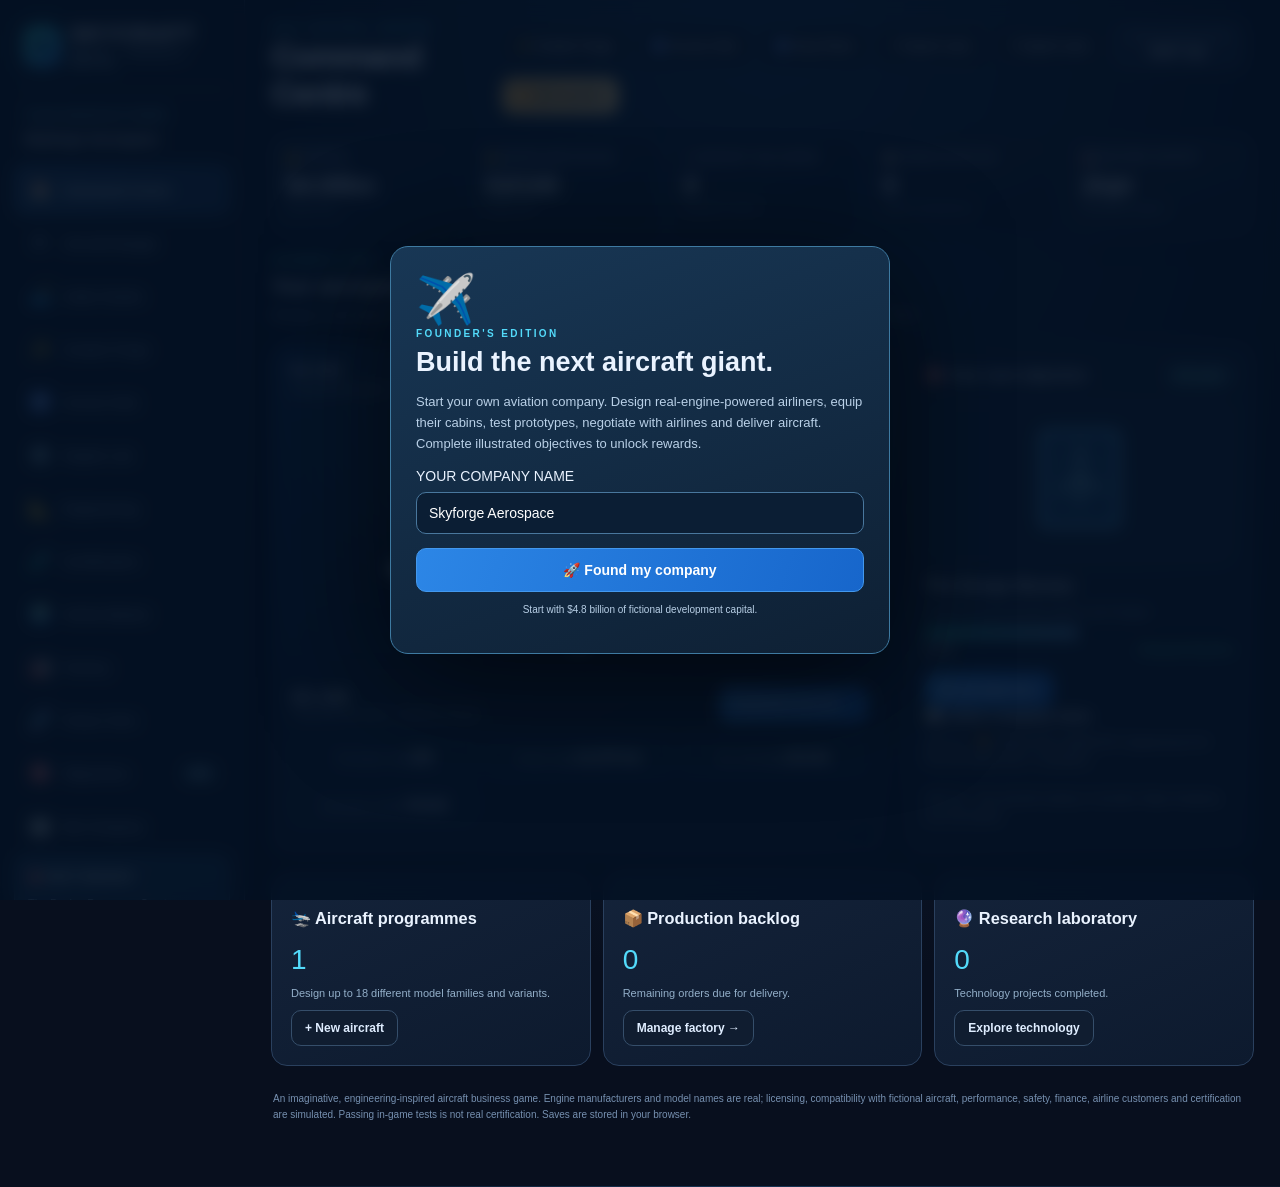
==== skycraft/index.html @ c2a58b9b "Add standalone Skycraft futuristic aircraft design game" ====
<!doctype html>
<html lang="en"><head><meta charset="utf-8"><meta name="viewport" content="width=device-width,initial-scale=1"><title>SKYCRAFT NEXUS — Build Your Aviation Future</title><meta name="theme-color" content="#102845"><meta name="description" content="Build your own futuristic airliners, design cabins, choose real engine families and run an aircraft manufacturing empire."><link rel="manifest" href="./manifest.webmanifest"><link rel="icon" type="image/png" href="./icon-192.png">
<style>
:root{color-scheme:dark;--bg:#080f1e;--side:#101b30;--panel:#111f35;--panel2:#192b45;--line:#2b3b56;--text:#eaf3ff;--muted:#9eb3ce;--cyan:#53dafa;--blue:#4a93fa;--amber:#ffc46a;--green:#4cdeb0;--red:#ff7d91}*{box-sizing:border-box}body{background:radial-gradient(ellipse at 60% -5%,#183657,#080f1e 60%);font-family:Inter,ui-sans-serif,-apple-system,BlinkMacSystemFont,"Segoe UI",sans-serif;margin:0;color:var(--text);font-size:14px}button,input,select{font:inherit}button{cursor:pointer}button:disabled{opacity:.43;cursor:not-allowed}button:focus-visible,input:focus-visible,select:focus-visible{outline:2px solid #69c9ff;outline-offset:2px}.app{display:grid;grid-template-columns:245px minmax(0,1fr);min-height:100vh;max-width:1780px;margin:auto}.sidebar{background:#0d192b;border-right:1px solid var(--line);position:sticky;top:0;height:100vh;display:flex;flex-direction:column;padding:23px 14px 14px;overflow-y:auto}.logo{display:flex;align-items:center;gap:10px;padding:0 10px 20px;border-bottom:1px solid var(--line);font-weight:1000;letter-spacing:2px;font-size:20px}.logo-symbol{background:linear-gradient(140deg,#3ef2dd,#2676db);border-radius:12px;width:41px;height:41px;display:grid;place-items:center;box-shadow:0 0 35px #39cbec35;color:#07233a;font-size:24px}.logo small{display:block;font-size:9px;letter-spacing:2px;color:#9ec1db;margin-top:3px}.brand-name{padding:20px 10px 10px;color:#81d8f6;font-size:10px;letter-spacing:1.6px;font-weight:900}.company-label{padding:0 10px 18px;font-weight:850;font-size:14px;white-space:normal}.nav-btn{display:flex;align-items:center;gap:12px;padding:13px 13px;border:1px solid transparent;background:transparent;color:#9cb3d0;border-radius:11px;width:100%;text-align:left;font-size:13px;font-weight:730;margin-bottom:3px}.nav-btn:hover{background:#1b2c46;color:#fff}.nav-btn.active{background:linear-gradient(105deg,#25476e,#1a365b);color:#effaff;border-color:#36658b}.nav-btn .ico{font-size:18px;width:23px;text-align:center}.nav-btn .pill-mini{margin-left:auto;border-radius:99px;padding:2px 7px;background:#2e4c66;font-size:10px;color:#aef5f8}.sidebar-bottom{margin-top:auto;border-radius:12px;background:linear-gradient(160deg,#1c3d5b,#172c45);padding:13px;border:1px solid #31506c}.sidebar-bottom b{font-size:12px}.sidebar-bottom p{font-size:11px;color:#b0cae3;line-height:1.55}.tinyline{height:7px;border-radius:9px;background:#07182b;overflow:hidden;margin:8px 0}.tinyline>i{display:block;height:100%;background:linear-gradient(90deg,#3ddbc3,#76b1ff);border-radius:9px}.content{min-width:0;padding:22px 26px 38px}.topbar{display:flex;align-items:center;justify-content:space-between;gap:12px;margin-bottom:23px}.eyebrow{font-size:10px;letter-spacing:2.4px;font-weight:900;color:var(--cyan);text-transform:uppercase;margin-bottom:5px}.page-title{font-size:clamp(23px,3vw,32px);font-weight:920;letter-spacing:-1px;margin:0}.top-actions{display:flex;gap:9px;align-items:center;flex-wrap:wrap}.datechip{padding:9px 13px;background:#192a44;border:1px solid #334a68;border-radius:10px;text-align:center;min-width:94px}.datechip small{display:block;color:#9fb9d0;font-size:9px;letter-spacing:1.5px}.datechip b{font-size:15px}.btn{border:1px solid #354e6a;color:#dfedff;background:#1a2d48;border-radius:10px;font-size:12px;font-weight:820;padding:10px 13px;transition:filter .14s,transform .14s}.btn:hover:not(:disabled){filter:brightness(1.17)}.btn:active:not(:disabled){transform:scale(.98)}.btn.primary{background:linear-gradient(110deg,#2c86e6,#1766cb);border-color:#4398ed;color:white}.btn.gold{color:#282016;background:linear-gradient(110deg,#f8c266,#f9d995);border-color:#ffe1a7}.btn.ghost{background:#101d30}.btn.red{color:#ffadb6;border-color:#813c4b}.btn.slim{padding:6px 9px;font-size:11px}.kpis{display:grid;grid-template-columns:repeat(5,minmax(0,1fr));gap:12px;margin-bottom:19px}.kpi{background:linear-gradient(160deg,#17263e,#101d30);border:1px solid #283c56;border-radius:14px;padding:14px;min-height:99px;box-shadow:0 7px 25px #02091728}.kpi .label{font-size:10px;color:#9fb4d1;font-weight:800;letter-spacing:.7px}.kpi .value{font-size:clamp(18px,2vw,25px);font-weight:900;margin-top:8px;letter-spacing:-.5px}.kpi .sub{font-size:10px;color:#648fac;margin-top:3px}.grid-main{display:grid;grid-template-columns:minmax(0,1.5fr) minmax(290px,.85fr);gap:17px}.card{background:linear-gradient(155deg,#14233a,#0d1a2e);border:1px solid #2a405e;border-radius:16px;overflow:hidden;min-width:0}.card-pad{padding:19px}.card-head{display:flex;align-items:center;justify-content:space-between;gap:10px;margin-bottom:14px}.card-head h2{font-size:15px;margin:0;letter-spacing:.1px}.subtle{font-size:11px;color:#93afc9}.badge{background:#1e394f;border:1px solid #2b6973;border-radius:99px;color:#7ef1dc;padding:5px 10px;font-size:10px;font-weight:850}.badge.warning{border-color:#916b43;color:#ffd28b;background:#3b2c28}.badge.red{border-color:#7c4255;color:#ffafbd}.hero{min-height:280px;background:radial-gradient(ellipse at 60% 34%,#24669b80,transparent 65%),linear-gradient(160deg,#132c4e,#091528);position:relative;overflow:hidden}.hero::before{content:"";position:absolute;inset:0;background-image:linear-gradient(#9fe2ff07 1px,transparent 1px),linear-gradient(90deg,#9fe2ff07 1px,transparent 1px);background-size:26px 26px;pointer-events:none}.hero svg{display:block;width:100%;max-height:370px;position:relative}.hero-caption{position:absolute;left:18px;top:16px;z-index:2}.hero-caption strong{font-size:15px}.hero-caption small{display:block;color:#a7c9e2;font-size:11px;margin-top:5px}.hero-switch{position:absolute;right:15px;top:15px;z-index:3;display:flex;gap:5px}.hero-switch button{border:1px solid #31536c;color:#a6d8ef;background:#071c32c9;padding:6px 9px;border-radius:7px;font-size:10px;font-weight:800}.hero-switch button.active{background:#2f82be;color:white}.mini-metrics{display:grid;grid-template-columns:repeat(4,1fr);gap:1px;background:#304765}.mini-metrics>div{background:#14263e;text-align:center;padding:12px 5px}.mini-metrics b{display:block;font-size:15px}.mini-metrics small{display:block;color:#90aac5;font-size:10px;margin-top:3px}.section-kicker{font-size:10px;color:#5ce4d0;font-weight:850;letter-spacing:1.5px;text-transform:uppercase;margin-bottom:9px}.section-title{font-size:20px;font-weight:890;letter-spacing:-.5px;margin:0 0 8px}.section-desc{color:#9bb1ce;line-height:1.65;font-size:12px;margin:0 0 18px}.section-row{display:flex;gap:9px;justify-content:space-between;align-items:center;flex-wrap:wrap;margin-bottom:15px}.flex{display:flex;align-items:center;gap:8px}.text-green{color:var(--green)}.text-red{color:var(--red)}.text-amber{color:var(--amber)}.text-cyan{color:var(--cyan)}.scroll{overflow-x:auto}.panel-list{display:grid;gap:10px}.list-row{display:flex;align-items:center;gap:12px;background:#12243b;border:1px solid #29415e;border-radius:11px;padding:12px}.list-row .title{font-weight:870;font-size:12px}.list-row .desc{font-size:11px;color:#95aec8;line-height:1.55;margin-top:4px}.progress{width:100%;height:8px;background:#071525;border-radius:30px;overflow:hidden;margin:9px 0 4px}.progress span,.progress i{height:100%;display:block;background:linear-gradient(90deg,#2fd8be,#72beff);border-radius:30px;transition:width .2s}.progress.gold span{background:linear-gradient(90deg,#f1ac40,#f9e19b)}.two-col{display:grid;grid-template-columns:1fr 1fr;gap:13px}.three-col{display:grid;grid-template-columns:repeat(3,1fr);gap:12px}.detail-panel{padding:16px;background:#14253d;border:1px solid #2d4360;border-radius:12px}.detail-panel h3{font-size:14px;margin:0 0 10px}.field{margin-bottom:15px}.field label,.field .field-label{display:block;font-size:11px;font-weight:800;color:#adbfda;margin-bottom:7px}.field input[type=text],.field input[type=number],.field select{background:#0b1a2e;color:#eaf3ff;border:1px solid #3c5575;border-radius:9px;width:100%;padding:10px;font-size:12px}.field input[type=range]{accent-color:#57c0f1;width:100%}.range-line{display:flex;justify-content:space-between;gap:8px;margin-bottom:7px}.range-line b{font-size:12px;color:#7adcf9}.check{display:flex;align-items:center;gap:8px;font-size:12px;color:#bbd0e9;cursor:pointer}.check input{accent-color:#4c9ff6;width:16px;height:16px}.option-grid{display:grid;grid-template-columns:repeat(2,minmax(0,1fr));gap:9px}.option{background:#14263f;border:1.5px solid #304560;border-radius:11px;padding:10px;text-align:center;color:#c2d7ef;font-weight:810;font-size:11px}.option.selected{background:#1b3656;border-color:#64ccf5;box-shadow:inset 0 0 0 1px #64ccf54c;color:white}.option svg{display:block;width:100%;height:84px;margin:0 auto 7px}.engine-grid{display:grid;grid-template-columns:repeat(2,minmax(0,1fr));gap:10px}.engine-card{background:#12243b;border:1.5px solid #2c415f;padding:12px;border-radius:12px;text-align:left;color:inherit;min-width:0}.engine-card.selected{border-color:#58cff1;background:#1b3555}.engine-card:disabled{opacity:.38}.engine-card .engine-head{display:flex;gap:10px;align-items:center}.engine-card h4{font-size:12px;margin:0 0 3px}.engine-card small{font-size:10px;color:#9bb2c9}.engine-card .stats{font-size:10px;color:#d0e2f6;margin-top:8px;line-height:1.6}.engine-card svg{width:110px;height:90px;max-width:47%;flex-shrink:0}.engine-tag{font-size:9px;background:#1e405e;color:#8de5e6;border:1px solid #345d6a;padding:3px 6px;border-radius:5px}.visual-card{padding:14px;background:#14263e;border:1px solid #30465f;border-radius:12px}.visual-card>svg{width:100%;height:130px}.visual-card h4{font-size:13px;margin:8px 0 5px}.visual-card p{font-size:11px;line-height:1.5;color:#a7bfda;margin:0}.flightline{padding:14px;background:#102137;border:1px solid #30445d;border-radius:11px;margin:8px 0}.flightline .frow{display:flex;justify-content:space-between;gap:10px;align-items:center}.flightline b{font-size:13px}.flightline p{font-size:11px;color:#96adc9;margin:6px 0}.step-dot{border-radius:100px;background:#213952;width:33px;height:33px;display:grid;place-items:center;color:#cce4f8;font-weight:900}.step-dot.done{background:#174b47;color:#81f5c3}.small-stat-grid{display:grid;grid-template-columns:repeat(3,1fr);gap:8px}.small-stat{border:1px solid #2d4867;background:#102239;padding:11px 8px;border-radius:9px;text-align:center}.small-stat b{display:block;font-size:18px}.small-stat small{font-size:10px;color:#9eb3cc}.objective-grid{display:grid;grid-template-columns:repeat(3,minmax(0,1fr));gap:13px}.objective{background:linear-gradient(155deg,#182b43,#101e32);border:1px solid #2c4563;border-radius:13px;padding:15px;position:relative}.objective.done{border-color:#2d796a;background:linear-gradient(155deg,#173d3c,#13262d)}.objective .icon-art{width:100%;height:107px;display:flex;align-items:center;justify-content:center;overflow:hidden;border-radius:9px;background:radial-gradient(ellipse at center,#27547b50,#0b203453);margin-bottom:12px}.objective .icon-art svg{width:96%;height:95px}.objective h3{font-size:13px;margin:0 0 5px}.objective p{font-size:11px;color:#98b5d0;line-height:1.5;min-height:46px;margin:0}.objective .reward{font-size:10px;color:#f8cd79;font-weight:850;margin-top:11px}.objective .count{font-size:10px;color:#9fc7dc;display:flex;justify-content:space-between}.objective .donebadge{position:absolute;right:13px;top:13px;background:#235a4a;color:#8ef8c7;font-weight:900;font-size:10px;padding:5px 8px;border-radius:7px}.notice{background:#382c25;border:1px solid #7d624b;border-radius:10px;padding:11px 13px;color:#ffd8a3;font-size:11px;line-height:1.6;margin:9px 0}.notice.ok{background:#16362f;border-color:#33705b;color:#a1f2ca}.notice.error{background:#402632;border-color:#8c4b57;color:#ffb4b8}.logs{max-height:240px;overflow:auto}.log{padding:10px 0;border-bottom:1px solid #293e56;font-size:11px;line-height:1.6;color:#b2c6df}.log time{font-weight:900;color:#71dfe0;margin-right:8px}.market-card{background:#12253c;border:1px solid #2e4562;padding:14px;border-radius:11px;margin-bottom:9px}.market-logo{width:49px;height:49px;border-radius:10px;display:grid;place-items:center;background:linear-gradient(135deg,#315a83,#183049);flex-shrink:0}.market-logo svg{width:40px;height:40px}.rating{color:#ffd179;letter-spacing:1px}.bar-list{display:grid;gap:8px}.row-stat{display:flex;align-items:center;justify-content:space-between;gap:10px;font-size:11px;padding:7px 0;border-bottom:1px solid #2a4059}.row-stat span{color:#aec3dc}.row-stat b{font-size:12px}.color-options{display:flex;gap:8px;flex-wrap:wrap}.color-dot{height:32px;width:32px;border-radius:50%;border:3px solid #132035;box-shadow:0 0 0 1px #5d718a}.color-dot.selected{box-shadow:0 0 0 3px #53d1ed}.research-grid{display:grid;grid-template-columns:repeat(3,minmax(0,1fr));gap:13px}.research-card{border:1px solid #30445d;background:#14263d;border-radius:13px;padding:12px}.research-card svg{height:105px;width:100%}.research-card h3{font-size:13px;margin:10px 0 5px}.research-card p{font-size:11px;color:#a5bbd4;line-height:1.55;min-height:54px}.research-card .levels{display:flex;gap:4px;margin:10px 0}.research-card .levels i{flex:1;height:6px;border-radius:6px;background:#32475b}.research-card .levels i.on{background:#65d3ed}.research-card .btn{width:100%;font-size:10px}.footer{color:#7690b0;font-size:10px;line-height:1.6;padding:25px 2px}.startup-overlay{position:fixed;inset:0;background:#031022d9;backdrop-filter:blur(8px);display:grid;place-items:center;z-index:15;padding:20px}.startup{max-width:500px;width:100%;padding:25px;background:linear-gradient(160deg,#183755,#0e2034);border:1px solid #3e7aa1;border-radius:18px;box-shadow:0 25px 120px #0009}.startup .start-icon{font-size:48px}.startup h2{font-size:27px;margin:8px 0}.startup p{line-height:1.65;font-size:13px;color:#b9d0e7}.startup input{width:100%;background:#0b1e34;border:1px solid #49779d;color:#fff;border-radius:10px;padding:12px;margin:8px 0 14px}.toast{position:fixed;bottom:22px;right:22px;z-index:18;max-width:360px;padding:14px 16px;border:1px solid #488997;border-radius:11px;background:#153747;color:#d7fff5;box-shadow:0 12px 45px #030b14aa;font-size:12px;line-height:1.5;opacity:0;transform:translateY(20px);pointer-events:none;transition:opacity .3s,transform .3s}.toast.show{opacity:1;transform:translateY(0)}@media(max-width:1190px){.grid-main{grid-template-columns:minmax(0,1fr)}.objective-grid,.research-grid{grid-template-columns:repeat(2,1fr)}.kpis{grid-template-columns:repeat(3,1fr)}}@media(max-width:760px){.app{display:block}.sidebar{position:relative;height:auto;padding:12px;display:block}.logo{padding-bottom:8px}.brand-name,.company-label,.sidebar-bottom{display:none}.nav-items{display:flex;overflow:auto;gap:5px;padding-top:9px}.nav-btn{flex:0 0 auto;width:auto;white-space:nowrap;padding:9px 10px;font-size:11px}.nav-btn .ico{width:auto}.content{padding:14px}.topbar{align-items:flex-start;flex-direction:column}.kpis{grid-template-columns:repeat(2,1fr)}.two-col,.three-col,.engine-grid,.objective-grid,.research-grid{grid-template-columns:1fr}.hero{min-height:230px}.mini-metrics{grid-template-columns:repeat(2,1fr)}.page-title{font-size:25px}.option-grid{grid-template-columns:repeat(2,1fr)}}

body.easy-read{font-size:17px;letter-spacing:.012em}body.easy-read .subtle,body.easy-read .nav-btn,body.easy-read .field label,body.easy-read .field-label,body.easy-read .desc{font-size:14px;color:#e7f2ff}body.easy-read .btn,body.easy-read .option,body.easy-read .card p{font-size:14px}body.easy-read .card,body.easy-read .detail-panel{border-color:#90c3eb}body.easy-read button{min-height:40px}
@media(prefers-reduced-motion:reduce){*,*:before,*:after{animation-duration:.01ms!important;transition-duration:.01ms!important;scroll-behavior:auto!important}}

/* NEXT-GEN CREATOR FORGE / INCLUSIVE UI */
.skip-link{position:fixed;z-index:1000;top:-100px;left:12px;background:#fff;color:#072c4a;padding:12px 16px;border-radius:8px;font-weight:850}.skip-link:focus{top:12px}
.screen-reader-only{position:absolute;width:1px;height:1px;overflow:hidden;clip-path:inset(50%);white-space:nowrap}
.nexus-banner{padding:15px 18px;border-radius:15px;border:1px solid #426b8a;background:linear-gradient(115deg,#144464,#182941 60%,#173652);display:flex;justify-content:space-between;align-items:center;gap:16px;flex-wrap:wrap;margin-bottom:15px}
.nexus-banner h2{font-size:20px;margin:0 0 5px}.nexus-banner p{font-size:12px;color:#a8c9df;margin:0}
.forge-grid{display:grid;grid-template-columns:minmax(0,1.18fr) minmax(280px,.82fr);gap:14px}
.forge-preview{position:relative;background:radial-gradient(circle at 50% 35%,#24699b,#0b1a30 75%);border:1px solid #365471;border-radius:14px;overflow:hidden;min-height:310px}
.forge-preview svg{display:block;width:100%}.forge-preview.editable{cursor:crosshair;outline:2px solid #3fc9d8;outline-offset:-4px}
.forge-hint{position:absolute;bottom:12px;left:12px;right:12px;pointer-events:none;padding:10px;background:#0c1c32c9;border-radius:8px;font-weight:780;color:#e5f7ff;font-size:12px}
.forge-controls{display:grid;gap:10px}.forge-panel{border:1px solid #2d4560;background:#122239;border-radius:13px;padding:15px}.forge-panel h3{margin:0 0 11px;font-size:14px}
.forge-label{font-size:11px;color:#9fc8e5;font-weight:750;display:block;margin:0 0 6px}
.forge-input,.forge-select{width:100%;border:1px solid #405c7c;border-radius:9px;background:#091b30;color:#f1f8ff;padding:10px;font-size:13px}
.forge-picker{height:40px;width:100%;border:1px solid #3a5573;border-radius:10px;background:transparent;cursor:pointer}
.forge-row{display:grid;grid-template-columns:1fr 1fr;gap:10px;margin:9px 0}
.forge-palette{display:flex;gap:7px;flex-wrap:wrap}.forge-palette button{font-size:12px;background:#172e4b;border:1px solid #3c5271;color:#fff;padding:9px 10px;border-radius:9px;min-height:40px}
.forge-palette button.active{border-color:#63daf0;box-shadow:0 0 0 1px #63daf0}
.forge-sticker{font-size:19px!important}.forge-caption{color:#a6c4db;font-size:11px;line-height:1.6}
.forge-gallery{display:grid;grid-template-columns:repeat(3,minmax(0,1fr));gap:10px}.forge-stat{padding:11px;background:#152b45;border:1px solid #34506d;border-radius:9px;text-align:center}.forge-stat b{display:block;font-size:17px;color:#75dcf5}.forge-stat small{font-size:10px;color:#acc9e2}
.invention-card{background:#14283f;border:1px solid #31526b;border-radius:11px;padding:12px;margin:7px 0}.invention-card b{font-size:13px}.invention-card .data{font-size:11px;color:#a6c4db;margin-top:5px}
.help-grid{display:grid;grid-template-columns:repeat(2,minmax(0,1fr));gap:12px}.access-tile{border:1px solid #34516d;background:#132943;border-radius:13px;padding:15px}.access-tile h3{font-size:15px;margin:0 0 9px}.access-tile p{font-size:12px;color:#afc9e2;line-height:1.6}.access-tile button{min-height:44px}
body.high-contrast{--muted:#ebf8ff;--text:#fff;--cyan:#9df7ff;--line:#a8cde2;background:#000}
body.high-contrast .card,body.high-contrast .detail-panel,body.high-contrast .forge-panel,body.high-contrast .sidebar,body.high-contrast .access-tile{background:#07111d;border-color:#9bd9ff}
body.high-contrast .subtle,body.high-contrast .desc,body.high-contrast .section-desc{color:#eaf7ff}
body.reduce-motion *,body.reduce-motion *:before,body.reduce-motion *:after{animation-duration:.01ms!important;transition-duration:.01ms!important;scroll-behavior:auto!important}
body.extra-large{font-size:19px}body.extra-large .nav-btn,body.extra-large .btn,body.extra-large .subtle,body.extra-large .field label,body.extra-large p{font-size:16px}body.extra-large button{min-height:48px}
.forge-preview [data-decal-pos]{pointer-events:none}
@media(max-width:970px){.forge-grid{grid-template-columns:1fr}.help-grid{grid-template-columns:1fr}}
@media(max-width:700px){.nexus-banner h2{font-size:17px}.forge-row{grid-template-columns:1fr}.forge-preview{min-height:0}}
</style></head><body>
<a class="skip-link" href="#page">Skip to the main content</a>
<div class="app" id="game"><aside class="sidebar"><div class="logo"><div class="logo-symbol">✈</div><div>SKYCRAFT<small>NEXUS · AIRCRAFT EMPIRE</small></div></div><div class="brand-name">YOUR MANUFACTURER</div><div class="company-label" id="company-label">—</div><nav class="nav-items" id="nav"></nav><div class="sidebar-bottom" id="sidebar-goal"></div></aside>
<main class="content"><header class="topbar"><div><div class="eyebrow" id="page-eyebrow">CEO CONTROL CENTRE</div><h1 class="page-title" id="page-title">Company Dashboard</h1></div><div class="top-actions"><button class="btn ghost" data-tab="maker">✨ Creator Forge</button><button class="btn ghost" data-tab="access">♿ Access Hub</button><button class="btn ghost" data-action="accessibility" aria-pressed="false" title="Toggle larger text and improved contrast">♿ Easy Read</button><button class="btn ghost" data-action="savefile">⇩ Export save</button><button class="btn ghost" data-action="import">⇧ Import save</button><div class="datechip"><small>SIMULATION DATE</small><b id="date">2027 Q1</b></div><button class="btn gold" data-action="advance">⏩ Next quarter</button></div></header><section class="kpis" id="kpis"></section><div id="page" tabindex="-1" aria-live="off"></div><div class="footer">An imaginative, engineering-inspired aircraft business game. Engine manufacturers and model names are real; licensing, compatibility with fictional aircraft, performance, safety, finance, airline customers and certification are simulated. Passing in-game tests is not real certification. Saves are stored in your browser.</div></main></div>
<input id="import-file" style="display:none" type="file" accept="application/json,.json"/>
<div class="screen-reader-only" id="nexus-status" role="status" aria-live="polite"></div>
<div class="startup-overlay" id="startup" style="display:none"><div class="startup"><div class="start-icon">✈️</div><div class="eyebrow">FOUNDER'S EDITION</div><h2>Build the next aircraft giant.</h2><p>Start your own aviation company. Design real-engine-powered airliners, equip their cabins, test prototypes, negotiate with airlines and deliver aircraft. Complete illustrated objectives to unlock rewards.</p><label class="field-label" for="company-input">YOUR COMPANY NAME</label><input id="company-input" maxlength="30" value="Skyforge Aerospace"/><button class="btn primary" data-action="found" style="width:100%;font-size:14px;padding:13px">🚀 Found my company</button><p style="font-size:10px;text-align:center">Start with $4.8 billion of fictional development capital.</p></div></div><div class="toast" id="toast" role="status" aria-live="polite"></div>
<script>
(function(){'use strict';
const $=s=>document.querySelector(s), root=$('#game');
const esc=s=>String(s).replace(/[&<>"']/g,c=>({'&':'&amp;','<':'&lt;','>':'&gt;','"':'&quot;',"'":'&#39;'}[c]));
const clamp=(n,l,h)=>Math.max(l,Math.min(h,n));const rnd=(l,h)=>Math.floor(l+Math.random()*(h-l+1));const fmt=n=>Number(n).toLocaleString('en-GB',{maximumFractionDigits:0});const doll=n=>(n<0?'-':'')+'$'+(Math.abs(n)>=1000?(Math.abs(n)/1000).toFixed(2)+'bn':Math.abs(n).toFixed(0)+'m');
const storage='skycraft-aircraft-empire-v1';
const stickerList={star:'★',bolt:'⚡',heart:'♥',planet:'◉',leaf:'◆',wing:'✦',moon:'☾',diamond:'⬟'};
const defaultCustom=()=>({nose:'streamlined',tail:'classic',stripe:'#3bb8f6',stripeWidth:5,accent:'#75d7ed',mark:'NEXUS',sticker:'star',stickerColor:'#ffdf78',stickerSize:22,placeMode:false,decals:[],hud:true,autonomy:false,vision:false});
function ensureModel(p){if(!p.custom||typeof p.custom!=='object')p.custom=defaultCustom();else p.custom=Object.assign(defaultCustom(),p.custom);if(!Array.isArray(p.custom.decals))p.custom.decals=[];if(!Array.isArray(p.modules))p.modules=[];
for(const field of ['stripe','accent','stickerColor'])if(!/^#[0-9a-fA-F]{6}$/.test(p.custom[field]))p.custom[field]=defaultCustom()[field];
if(!/^#[0-9a-fA-F]{6}$/.test(p.livery))p.livery='#e8e5de';
for(const [k,choices] of Object.entries({nose:['streamlined','pointed','round'],tail:['classic','vee','twin'],sticker:Object.keys(stickerList)}))if(!choices.includes(p.custom[k]))p.custom[k]=defaultCustom()[k];
p.custom.stripeWidth=clamp(Number(p.custom.stripeWidth)||5,2,19);p.custom.stickerSize=clamp(Number(p.custom.stickerSize)||22,12,44);p.custom.mark=String(p.custom.mark||'').slice(0,12);
return p;}

const SEG={single:{name:'Single-aisle',seats:'130–225 passengers',length:44,span:37,fuel:24,empty:39,volume:240,mtow:105,refMass:82,refThrust:295,rangeCoeff:242,runway:2220,minTW:.295,area:4.4,maxLoading:720,minRange:3600,cost:46,price:142,test:[35,45,62,70,65]},wide:{name:'Long-haul twin-aisle',seats:'240–380 passengers',length:64,span:61,fuel:117,empty:124,volume:460,mtow:350,refMass:276,refThrust:680,rangeCoeff:117,runway:2630,minTW:.235,area:6.5,maxLoading:840,minRange:7500,cost:118,price:315,test:[58,82,116,140,125]},jumbo:{name:'Very large widebody',seats:'350–550 passengers',length:76,span:72,fuel:159,empty:180,volume:690,mtow:460,refMass:405,refThrust:940,rangeCoeff:94,runway:3020,minTW:.225,area:7.8,maxLoading:860,minRange:9200,cost:213,price:510,test:[85,118,170,210,195]}};
const ENGINE={leap:{name:'CFM LEAP-1A',maker:'CFM International',thrust:146.8,fan:1.98,blades:18,segment:'single',cost:15,eff:1.04,noise:85},gtf:{name:'PW1100G-JM GTF',maker:'Pratt & Whitney',thrust:147,fan:2.06,blades:20,segment:'single',cost:16,eff:1.065,noise:89},genx:{name:'GEnx-1B76',maker:'GE Aerospace',thrust:338,fan:2.82,blades:18,segment:'wide',cost:29,eff:1.03,noise:87},trent:{name:'Trent 1000 TEN',maker:'Rolls-Royce',thrust:331,fan:2.85,blades:20,segment:'wide',cost:31,eff:1.04,noise:86},xwb:{name:'Trent XWB-97',maker:'Rolls-Royce',thrust:431.5,fan:3,blades:22,segment:'wide',cost:39,eff:1.075,noise:88},ge90:{name:'GE90-115B',maker:'GE Aerospace',thrust:513,fan:3.25,blades:22,segment:'wide',cost:43,eff:.95,noise:80},ge9x:{name:'GE9X',maker:'GE Aerospace',thrust:470,fan:3.40,blades:16,segment:'wide',cost:47,eff:1.11,noise:91}};
const SEATS={economy:{name:'Standard seat',space:1,comfort:57,cost:.013},extra:{name:'Extra-legroom seat',space:1.28,comfort:69,cost:.021},recliner:{name:'Recliner',space:1.65,comfort:76,cost:.03},lieflat:{name:'Lie-flat bed',space:2.65,comfort:89,cost:.088},suite:{name:'Enclosed suite',space:3.6,comfort:98,cost:.15}};
const CABINS={first:{name:'First Class',short:'FIRST',color:'#e9bf6c'},business:{name:'Business Class',short:'BUSINESS',color:'#5b9de0'},premium:{name:'Premium Economy',short:'PREMIUM',color:'#67cbb8'},economy:{name:'Economy',short:'ECONOMY',color:'#abb9d8'}};
const COLORS={pearl:'#e8e5de',ocean:'#438be0',ruby:'#d65c72',jade:'#38ba9e',amethyst:'#9a83f1',midnight:'#364967'};
const LIGHTS={day:['Daylight','#9cdcff'],sunset:['Sunset','#ffba81'],galaxy:['Galaxy','#9b87f6'],aurora:['Aurora','#5ae9c3']};
const RDS={aero:{name:'Aerodynamics laboratory',desc:'Higher wing efficiency, longer range and lower operating cost.',cost:115,duration:2,type:'wing'},composite:{name:'Advanced composites',desc:'Reduce airframe weight and improve payload margin.',cost:145,duration:2,type:'composite'},safety:{name:'Test & safety systems',desc:'Reduce development test failure risk and improve reliability.',cost:125,duration:2,type:'shield'},digital:{name:'Smart cabin systems',desc:'Improve passenger satisfaction and onboard technology.',cost:90,duration:1,type:'screen'},factory:{name:'Robotic assembly',desc:'Increase quarterly production capacity and reduce build costs.',cost:170,duration:2,type:'factory'},supply:{name:'Engine supply network',desc:'Reduce supply disruption and manufacturing delays.',cost:105,duration:1,type:'engine'}};
const STAGES=[{name:'Wind-tunnel campaign',type:'wind',dur:1,desc:'Drag, flutter and stall behaviour'}, {name:'Static & fatigue structures',type:'wing',dur:2,desc:'Wing loading, landing gear and fatigue cycles'}, {name:'Avionics & systems integration',type:'screen',dur:1,desc:'Flight computers, power and cabin systems'}, {name:'Flight-test fleet',type:'plane',dur:3,desc:'Performance, hot-and-high and emergency tests'}, {name:'Game type certification',type:'shield',dur:2,desc:'Final simulated regulatory sign-off'}];
const CUSTOMERS=[{name:'Northstar Airways',segment:'single',seats:165,range:4200,budget:148,color:'#4aa8f3'}, {name:'Blue Coast Airlines',segment:'single',seats:180,range:5300,budget:156,color:'#35c7bb'}, {name:'Alpine Connect',segment:'single',seats:195,range:3500,budget:142,color:'#a3bffa'}, {name:'Meridian World',segment:'wide',seats:284,range:10300,budget:335,color:'#d8b674'}, {name:'Aurora Atlantic',segment:'wide',seats:305,range:12200,budget:360,color:'#74bbff'}, {name:'Horizon Pacific',segment:'wide',seats:330,range:11300,budget:355,color:'#66d3b1'}, {name:'Desert Crown',segment:'jumbo',seats:435,range:11200,budget:525,color:'#d5b57b'}, {name:'Orion International',segment:'jumbo',seats:460,range:12900,budget:555,color:'#d596e9'}, {name:'Global Skies',segment:'jumbo',seats:485,range:10300,budget:540,color:'#7fc9ed'}];
const REVIEWS_GOOD=['The seats were wonderfully comfortable.','I loved the lighting and quiet atmosphere.','The entertainment and cabin technology were excellent.','A beautiful, modern aircraft!','Very pleasant flight and excellent space.','Really impressive onboard experience.'];
const REVIEWS_MID=['The journey was fine, but seating felt crowded.','Good aircraft, although the cabin could be quieter.','I wish the windows and lighting were better.','The flight was acceptable, but nothing special.'];
function zone(seats,seat,trim,light,dim){return {seats,seat,trim,light,dim,smart:true,wifi:true,screen:true,charging:true,doors:seat==='suite',noise:true,accessible:false,hearing:false,braille:false,ai:false,holo:false,adaptive:false,touchless:false,virtual:false};}
function createModel(segment,id){const s=SEG[segment];const cabins=segment==='single'?{first:zone(0,'suite','pearl','sunset',50),business:zone(10,'lieflat','ocean','galaxy',55),premium:zone(18,'extra','jade','day',15),economy:zone(150,'economy','midnight','day',0)}:segment==='wide'?{first:zone(8,'suite','pearl','sunset',65),business:zone(32,'lieflat','ocean','galaxy',60),premium:zone(36,'extra','jade','day',25),economy:zone(220,'economy','midnight','day',5)}:{first:zone(14,'suite','pearl','sunset',65),business:zone(58,'lieflat','ocean','galaxy',65),premium:zone(58,'extra','jade','day',25),economy:zone(298,'economy','midnight','day',5)};
return {id,name:segment==='single'?'SC-180':segment==='wide'?'SC-330':'SC-500',segment,length:s.length,span:s.span,fuel:s.fuel,material:'composite',wing:'swept',fold:segment==='jumbo',engine:segment==='single'?'leap':segment==='wide'?'genx':'ge9x',nEngines:2,livery:'#e8e5de',cabins,listPrice:s.price,stage:0,test:null,certified:false,launched:false,delivered:0};}
function fresh(){return {started:false,company:'Skyforge Aerospace',q:0,cash:4800,debt:0,rep:52,models:[createModel('wide',1)],nextId:2,active:1,tab:'dashboard',preview:'outside',zone:'business',research:{aero:0,composite:0,safety:0,digital:0,factory:0,supply:0},queue:[],factory:2,offers:[],orders:[],reviews:[],totalDelivered:0,revenue:0,totalOrders:0,profitQuarters:0,objectives:[],history:[4800],news:[{q:0,text:'Your aircraft company is founded. Begin designing your first airliner.'}],gameStats:{tests:0,wingTests:0,rdDone:0},resetConfirm:false,easyRead:false};}
let G;try{G=JSON.parse(localStorage.getItem(storage)||'null');if(!G||!Array.isArray(G.models)||!G.models.length||!G.research||!G.gameStats)throw Error('Invalid save');}catch(e){G=fresh();}
function active(){return ensureModel(G.models.find(x=>x.id===G.active)||G.models[0]);}
function date(q=G.q){return (2027+Math.floor(q/4))+' Q'+(q%4+1);}
function news(text){G.news.unshift({q:G.q,text});G.news=G.news.slice(0,60);}
if(!G.pref)G.pref={contrast:false,large:false,motion:false};
G.models.forEach(ensureModel);
function save(){try{localStorage.setItem(storage,JSON.stringify(G));}catch(e){}}
let toastTimer;function toast(msg){const t=$('#toast');t.textContent=msg;t.classList.add('show');const sr=$('#nexus-status');if(sr)sr.textContent=msg;clearTimeout(toastTimer);toastTimer=setTimeout(()=>t.classList.remove('show'),3500);}
function numbers(p){const s=SEG[p.segment],e=ENGINE[p.engine],cs=Object.values(p.cabins);let pax=0,used=0,comfortSum=0,interior=0,features=0;
cs.forEach(c=>{pax+=c.seats;used+=c.seats*SEATS[c.seat].space;const ups=['smart','wifi','screen','charging','doors','noise','accessible','hearing','braille','ai','holo','adaptive','touchless','virtual'].filter(x=>c[x]).length;features+=ups;const co=clamp(SEATS[c.seat].comfort+ups*1.35+(c.accessible?2:0)+(c.hearing?1:0)+(c.adaptive?1:0)+(c.light==='day'?0:2.5)+G.research.digital*2,1,100);comfortSum+=co*c.seats;interior+=c.seats*(SEATS[c.seat].cost+ups*.0025);});
const volume=s.volume+(p.length-s.length)*(p.segment==='single'?6.8:p.segment==='wide'?8.3:11);
let empty=(s.empty+(p.length-s.length)*1.95+(p.span-s.span)*.8)*(p.material==='composite'?.95:1.035)*(1-G.research.composite*.021);
const modules=p.modules||[],moduleMass=modules.reduce((n,x)=>n+(Number(x.mass)||0),0)/1000,modulePower=modules.reduce((n,x)=>n+(Number(x.power)||0),0);
const mass=empty+p.fuel+pax*.105+(p.nEngines===4?7:0)+moduleMass, thrust=e.thrust*p.nEngines, tw=thrust/(9.81*mass);
const wingArea=p.span*s.area*(p.wing==='highaspect'?1.065:p.wing==='compact'?.90:1),wingLoad=mass*1000/wingArea;
const wingBonus=p.wing==='highaspect'?1.09:p.wing==='compact'?.92:1;
const range=Math.max(0,Math.round(p.fuel*s.rangeCoeff*Math.pow(s.refMass/mass,.52)*e.eff*wingBonus*(1+G.research.aero*.035)));
const runway=Math.round(s.runway*Math.pow(mass/s.refMass,1.15)*Math.pow(s.refThrust/thrust,.6)*Math.pow(s.span/p.span,.25));
const fuelIndex=clamp(Math.round(100*(1/(e.eff*wingBonus*(1+G.research.aero*.03)))*(s.refMass/mass*.7+.3)),55,170);
const noise=clamp(Math.round(e.noise+(p.wing==='highaspect'?2:0)+G.research.aero-(p.nEngines===4?4:0)),45,100);
const safety=clamp(65+G.research.safety*9+(p.material==='composite'?3:0)+(p.wing==='highaspect'?2:0),40,100);
const comfort=pax?Math.min(100,Math.round(comfortSum/pax+modules.reduce((n,x)=>n+(Number(x.bonus)||0),0))):0;
const buildCost=(s.cost+e.cost*p.nEngines+interior+(p.material==='composite'?14:0)+(p.fold?10:0)+(p.wing==='highaspect'?8:0)+moduleMass*.95+modulePower*.06)*(1-G.research.factory*.035);
const warnings=[];
if(used>volume)warnings.push('Cabin floor-space exceeded ('+Math.round(used-volume)+' units over).');
if(e.segment==='single'&&p.segment!=='single'||e.segment==='wide'&&p.segment==='single')warnings.push('Selected engine belongs to the wrong aircraft class.');
if(p.nEngines===4&&p.segment==='single')warnings.push('Four-engine layout not supported on a single-aisle model.');
if(p.engine==='ge9x'&&p.segment!=='jumbo')warnings.push('GE9X-specific integration requires the very-large 777X-inspired programme in this game.');
if(p.engine==='ge90'&&p.segment==='single')warnings.push('GE90 is not a single-aisle engine.');
if(tw<s.minTW)warnings.push('Insufficient thrust-to-weight ratio for the design target.');
if(mass>s.mtow)warnings.push('Maximum take-off mass exceeded ('+Math.round(mass)+' t).');
if(wingLoad>s.maxLoading)warnings.push('Wing loading exceeds this game’s design limit.');
if(runway>3850)warnings.push('Runway requirement exceeds 3,850 m.');
if(range<s.minRange)warnings.push('Range does not meet the minimum mission requirement.');
if(p.span>=74&&!p.fold)warnings.push('Wingspan requires folding tips for airport-gate compatibility.');
if(p.fold&&p.segment==='single')warnings.push('Folding wingtip system is not available for this single-aisle programme.');
if(pax<45)warnings.push('This passenger programme has too few seats to be commercially viable.');
if(modulePower>650)warnings.push('Prototype cabin modules exceed this concept’s available electrical-power budget (650 kW).');
if(moduleMass>8)warnings.push('Experimental technology modules exceed the additional equipment-mass allowance (8 tonnes).');
return {pax,used,volume,empty,mass,thrust,tw,wingLoad,range,runway,comfort,safety,noise,fuelIndex,buildCost,warnings,margin:p.listPrice-buildCost,features,moduleMass,modulePower};}
function frozen(p){return p.certified||p.launched||p.test!==null||p.stage>0;}
function invalidate(p){if(p.stage||p.certified){p.stage=0;p.certified=false;news(p.name+' has been redesigned and must repeat its development tests.');}}
function objData(){const certified=G.models.filter(p=>p.certified).length;const launched=G.models.filter(p=>p.launched).length;const bestRating=G.reviews.length?G.reviews.reduce((n,r)=>n+r.stars,0)/G.reviews.length:0;const models=G.models.length;const perfect=G.models.filter(p=>numbers(p).warnings.length===0).length;
return [
{id:'draft',title:'The Design Bureau',desc:'Create a second aircraft model in your hangar.',target:2,val:models,unit:'models',reward:120,type:'blueprint'},
{id:'engine',title:'Real Engine Specialist',desc:'Fit a GE9X to a very large widebody design.',target:1,val:G.models.some(p=>p.segment==='jumbo'&&p.engine==='ge9x')?1:0,unit:'design',reward:95,type:'engine'},
{id:'fit',title:'Engineering First',desc:'Build at least one design with no engineering warnings.',target:1,val:perfect?1:0,unit:'compliant',reward:85,type:'wing'},
{id:'testing',title:'Into the Wind Tunnel',desc:'Successfully complete a wind-tunnel test.',target:1,val:G.gameStats.wingTests,unit:'tests',reward:115,type:'wind'},
{id:'cert',title:'Safety Comes First',desc:'Complete the full simulated certification programme.',target:1,val:certified,unit:'certificates',reward:250,type:'shield'},
{id:'launch',title:'World Premiere',desc:'Launch one certified aircraft on the market.',target:1,val:launched,unit:'launches',reward:180,type:'plane'},
{id:'contract',title:'First Airline Contract',desc:'Win an order from a fictional airline.',target:1,val:G.totalOrders,unit:'contracts',reward:210,type:'handshake'},
{id:'deliver',title:'First Deliveries',desc:'Manufacture and deliver three passenger aircraft.',target:3,val:G.totalDelivered,unit:'aircraft',reward:350,type:'factory'},
{id:'reviews',title:'Passengers Love It',desc:'Reach an overall passenger rating of at least 4.2/5 (minimum 3 reviews).',target:1,val:G.reviews.length>=3&&bestRating>=4.2?1:0,unit:'goal',reward:265,type:'star'},
{id:'inclusive',title:'Cabin for Everyone',desc:'Equip at least one cabin with accessible lavatories, hearing assistance and Braille signs.',target:1,val:G.models.some(p=>Object.values(p.cabins).some(c=>c.accessible&&c.hearing&&c.braille))?1:0,unit:'accessible',reward:300,type:'shield'},
{id:'future',title:'Tomorrow’s Cabin',desc:'Install AI concierge, holographic displays and virtual panorama windows in a cabin.',target:1,val:G.models.some(p=>Object.values(p.cabins).some(c=>c.ai&&c.holo&&c.virtual))?1:0,unit:'futuristic',reward:340,type:'screen'},
{id:'cabinart',title:'Master of Four Cabins',desc:'Give First, Business, Premium and Economy different lighting designs in one aircraft.',target:1,val:G.models.some(p=>new Set(Object.values(p.cabins).map(c=>c.light)).size===4)?1:0,unit:'customised',reward:225,type:'star'},
{id:'research',title:'Technology Pioneer',desc:'Complete three laboratory research upgrades.',target:3,val:G.gameStats.rdDone,unit:'research',reward:250,type:'screen'},
{id:'factory',title:'Industrial Giant',desc:'Expand the main assembly plant to 5 aircraft per quarter.',target:5,val:G.factory,unit:'capacity',reward:400,type:'factory'},
{id:'fleet',title:'Fifty Aircraft Club',desc:'Deliver 50 aircraft to airline operators.',target:50,val:G.totalDelivered,unit:'delivered',reward:950,type:'plane'},
{id:'money',title:'Global Aerospace Champion',desc:'Earn $5 billion of cumulative aircraft sales revenue.',target:5000,val:G.revenue,unit:'$m sales',reward:850,type:'trophy'},
{id:'rep',title:'Trusted Manufacturer',desc:'Raise your company reputation to 90/100.',target:90,val:G.rep,unit:'reputation',reward:700,type:'shield'},
{id:'stickers',title:'Signature Designer',desc:'Create your own aircraft livery by placing five custom decals.',target:5,val:Math.max(0,...G.models.map(p=>(p.custom?.decals||[]).length)),unit:'decals',reward:175,type:'blueprint'},
{id:'inventor',title:'Young Inventor',desc:'Design and install one original prototype technology module.',target:1,val:G.models.reduce((n,p)=>n+(p.modules||[]).length,0),unit:'inventions',reward:260,type:'screen'},
{id:'maker',title:'Future Flight Deck',desc:'Create an aircraft with a head-up display and enhanced vision.',target:1,val:G.models.some(p=>p.custom?.hud&&p.custom?.vision)?1:0,unit:'cockpits',reward:160,type:'screen'},
{id:'diverse',title:'Full Product Family',desc:'Own at least one model in each of the three aircraft categories.',target:3,val:new Set(G.models.map(p=>p.segment)).size,unit:'categories',reward:390,type:'blueprint'}];}
function rewardObjectives(){for(const o of objData()){if(!G.objectives.includes(o.id)&&o.val>=o.target){G.objectives.push(o.id);G.cash+=o.reward;G.rep=clamp(G.rep+1,0,100);news('🏆 OBJECTIVE COMPLETE: '+o.title+'! Received '+doll(o.reward)+' and +1 reputation.');toast('🏆 '+o.title+' complete! +'+doll(o.reward));}}}
function objNext(){return objData().find(o=>!G.objectives.includes(o.id));}
function icon(type,mode='large'){
const a={engine:`<circle cx="100" cy="69" r="51" fill="#9bbedb" stroke="#d5eafe" stroke-width="9"/><circle cx="100" cy="69" r="41" fill="#0c233d"/>${Array.from({length:16},(_,i)=>`<path d="M100 69 Q110 43 101 30 Q123 39 117 65 Z" fill="${i%2?'#75c7f3':'#c0e5f8'}" transform="rotate(${i*22.5} 100 69)"/>`).join('')}<circle cx="100" cy="69" r="14" fill="#263955" stroke="#c2e6fa" stroke-width="4"/>`,
wing:`<path d="M33 92L91 40L104 35L167 95L180 110L104 86L27 108Z" fill="#96b6cf" stroke="#dbf1ff" stroke-width="3"/><path d="M100 31v92" stroke="#45d3e3" stroke-width="5"/><path d="M22 110L105 89L180 111" stroke="#71a2cf" stroke-width="3" fill="none"/>`,
wind:`<path d="M23 85h118q25 0 21-15t-24-7" stroke="#7eddef" stroke-width="8" fill="none" stroke-linecap="round"/><path d="M21 109h112q28 0 19 17t-27 5" stroke="#b7edfa" stroke-width="7" fill="none" stroke-linecap="round"/><path d="M95 50L148 76L95 101Z" fill="#e5eefa"/>`,
shield:`<path d="M100 13L157 35v48q-3 39-57 68Q45 125 43 83V35Z" fill="#21577a" stroke="#84ddec" stroke-width="6"/><path d="M74 78l18 18 37-42" fill="none" stroke="#83ffd4" stroke-width="10" stroke-linecap="round"/>`,
plane:`<path d="M98 16Q111 17 112 34L112 82L166 117L164 137L111 120L108 137L122 152L114 161L100 153L85 161L78 152L91 137L88 120L36 137L34 117L88 82V34Q88 17 98 16Z" fill="#c0d9ee" stroke="#58d4ec" stroke-width="3"/>`,
factory:`<path d="M29 144V71L71 93V64L115 91V52H162V144Z" fill="#547fa5" stroke="#a5dff2" stroke-width="4"/><path d="M127 38h20v28h-20z" fill="#9bc6e0"/><rect x="44" y="109" width="26" height="27" rx="3" fill="#15283e"/><rect x="83" y="109" width="26" height="27" rx="3" fill="#15283e"/><rect x="122" y="109" width="24" height="27" rx="3" fill="#15283e"/>`,
blueprint:`<rect x="46" y="21" width="108" height="132" rx="8" fill="#194873" stroke="#69bff4" stroke-width="5"/><path d="M63 55h75M63 69h75M63 86h75M63 102h75M63 118h45" stroke="#387ba8" stroke-width="2"/><path d="M101 39v84M70 103L101 87l31 16" stroke="#a4e6f6" stroke-width="4" fill="none"/>`,
handshake:`<path d="M28 69l42-26 25 25 30-25 46 27-34 55-41 20-35-20Z" fill="#4375a0" stroke="#a2daec" stroke-width="4"/><path d="M63 80l26 26 12-9 13 8 14-11 14-14" stroke="#f5dbb5" stroke-width="11" stroke-linecap="round" fill="none"/>`,
star:`<path d="M100 14L125 65L181 73L141 112L152 169L100 141L48 169L59 112L19 73L75 65Z" fill="#e4b85d" stroke="#ffe6a3" stroke-width="5"/><path d="M100 39L115 73L151 77" stroke="#fff2ba" stroke-width="5" fill="none"/>`,
screen:`<rect x="29" y="27" width="142" height="96" rx="13" fill="#36577e" stroke="#83dbea" stroke-width="6"/><rect x="42" y="40" width="116" height="71" rx="5" fill="#17395e"/><path d="M66 95l27-31 22 17 23-25" stroke="#70ffd9" stroke-width="6" fill="none"/><path d="M100 122v24M76 149h48" stroke="#a6d6ed" stroke-width="8"/>`,
composite:`<path d="M31 46h138v85H31z" fill="#27647c" stroke="#77cfd9" stroke-width="5"/>${Array.from({length:7},(_,i)=>`<path d="M${40+i*20} 49l26 78 M${38+i*20} 129l25-80" stroke="#88e0d5" stroke-width="3"/>`).join('')}`,
trophy:`<path d="M65 27h70v63q-5 25-35 25T65 90Z" fill="#e4b45e" stroke="#fff0af" stroke-width="5"/><path d="M64 39H35q-5 43 38 47M136 39h29q5 43-38 47" fill="none" stroke="#f1cb7e" stroke-width="9"/><path d="M100 115v25M75 148h50" stroke="#f3dfac" stroke-width="10"/>`};
return `<svg viewBox="0 0 200 180" role="img" aria-label="Illustration of ${esc(type)}"><defs><radialGradient id="shine-${type}-${mode}"><stop stop-color="#2a7ca050"/><stop offset="1" stop-color="#081c3000"/></radialGradient></defs><ellipse cx="100" cy="96" rx="94" ry="78" fill="url(#shine-${type}-${mode})"/>${a[type]||a.plane}</svg>`;}
function engineSvg(id){const e=ENGINE[id];const r=42;let blades='';for(let i=0;i<e.blades;i++)blades+=`<path d="M62 56Q71 30 62 14Q80 24 77 50Z" fill="${i%2?'#9db6ce':'#d7e8fa'}" transform="rotate(${i*360/e.blades} 62 56)"/>`;
return `<svg viewBox="0 0 140 100" role="img" aria-label="Illustration of ${esc(e.name)} turbine"><defs><linearGradient id="nacelle-${id}" x1="0" x2="1"><stop stop-color="#497ba0"/><stop offset=".4" stop-color="#e7f3fe"/><stop offset="1" stop-color="#749bbd"/></linearGradient></defs><path d="M65 11L115 20Q132 54 116 90L65 97" fill="url(#nacelle-${id})" stroke="#82b4d9" stroke-width="3"/><circle cx="62" cy="55" r="44" fill="#b5d6ee" stroke="#f2faff" stroke-width="4"/><circle cx="62" cy="55" r="38" fill="#142f49"/>${blades}<circle cx="62" cy="56" r="13" fill="#1e354f" stroke="#dce9f7" stroke-width="3"/><path d="M113 43l19 8-19 11" fill="#6c9bb6"/></svg>`;}
function wingSvg(type){const w=type==='compact'?42:type==='highaspect'?8:23;return `<svg viewBox="0 0 180 100" role="img" aria-label="${esc(type)} wing diagram"><path d="M89 8Q95 8 96 19v73H83V19Q83 8 89 8Z" fill="#e6f0f9"/><path d="M84 40L${w} 71L${w+11} 87L87 67 M96 40L${180-w} 71L${169-w} 87L94 67" fill="#94bbd7" stroke="#d2f0fa" stroke-width="2"/><path d="M90 20v60" stroke="#5bd4e4" stroke-width="3"/></svg>`;}
function seatSvg(type,color='#63b5df'){const suite=type==='suite',lie=type==='lieflat';return `<svg viewBox="0 0 180 105" role="img" aria-label="${esc(type)} airline seat illustration"><ellipse cx="90" cy="95" rx="65" ry="7" fill="#040b1870"/>${suite?'<rect x="24" y="16" width="132" height="78" rx="12" fill="#304b6a" stroke="#b5d1e9" stroke-width="4"/>':''}<path d="M57 30Q57 18 68 18h44q11 0 11 12v33H57Z" fill="${color}" stroke="#bce3f4" stroke-width="3"/><path d="M50 66Q46 58 58 54h65q12 0 12 12v22H50Z" fill="${color}" stroke="#bce3f4" stroke-width="3"/><path d="M64 40h52M63 56h54" stroke="#ffffff66" stroke-width="5"/><path d="M45 64v28M140 64v28" stroke="#8ea6bd" stroke-width="8" stroke-linecap="round"/>${lie||suite?'<rect x="54" y="84" width="104" height="9" rx="4" fill="#cfe5f8"/>':''}</svg>`;}
function planeSvg(p){ensureModel(p);const sc=p.custom;const s=SEG[p.segment],wingX=clamp(p.span/78*320,125,320),body=p.segment==='single'?22:p.segment==='wide'?33:42;let eng='';const ex=p.nEngines===2?[-.51,.51]:[-.7,-.37,.37,.7];ex.forEach(k=>{let x=400+k*wingX;eng+=`<rect x="${x-17}" y="230" width="34" height="70" rx="16" fill="#b4cee4" stroke="#5f98b7" stroke-width="3"/><ellipse cx="${x}" cy="236" rx="13" ry="10" fill="#112a40"/>`});let win='';for(let i=0;i<(p.segment==='single'?12:20);i++){const y=95+i*14;win+=`<rect x="${400-body+6}" y="${y}" width="5" height="7" rx="2" fill="#234765"/><rect x="${400+body-11}" y="${y}" width="5" height="7" rx="2" fill="#234765"/>`;}return `<svg viewBox="0 0 800 420" role="img" aria-label="Top-down illustrated view of ${esc(p.name)} aircraft"><defs><linearGradient id="airframe" x1="0" x2="1"><stop stop-color="#899fb9"/><stop offset=".3" stop-color="${p.livery}"/><stop offset=".75" stop-color="${p.livery}"/><stop offset="1" stop-color="#678eaf"/></linearGradient><filter id="air-shadow"><feDropShadow dx="7" dy="12" stdDeviation="9" flood-color="#071726" flood-opacity=".7"/></filter></defs><g opacity=".16" stroke="#9bd9fa">${Array.from({length:15},(_,i)=>`<path d="M0 ${i*30}h800"/>`).join('')}${Array.from({length:27},(_,i)=>`<path d="M${i*30} 0v420"/>`).join('')}</g><g filter="url(#air-shadow)"><path d="M${400-body+5} 171L${400-wingX} 292L${400-wingX+32} 308L${400-body+10} 300Z M${400+body-5} 171L${400+wingX} 292L${400+wingX-32} 308L${400+body-10} 300Z" fill="#9abbd5" stroke="#c9eaf8" stroke-width="4"/>${p.fold?`<path d="M${400-wingX} 292l-14-20 14 34 28 2Z M${400+wingX} 292l14-20-14 34-28 2Z" fill="#2677cd"/>`:''}${eng}<path d="M${400-body+4} 328L292 372L311 388L400 364L489 388L508 372L${400+body-4} 328Z" fill="#8ca9c1" stroke="#d7eefa" stroke-width="3"/><path d="M400 ${sc.nose==='pointed'?5:sc.nose==='round'?39:23}Q${400+body} ${sc.nose==='round'?34:27} ${400+body} 64L${400+body} 343Q${400+body} 366 400 396Q${400-body} 366 ${400-body} 343L${400-body} 64Q${400-body} ${sc.nose==='round'?34:27} 400 ${sc.nose==='pointed'?5:sc.nose==='round'?39:23}Z" fill="url(#airframe)" stroke="#d8edfb" stroke-width="3"/><path d="M${400-body+4} 88Q400 63 ${400+body-4} 88L${400+body-5} 100Q400 83 ${400-body+5} 100Z" fill="#132f4d"/><path d="M400 109v261" stroke="${sc.stripe}" stroke-width="${sc.stripeWidth}"/><path d="M${400-body+4} 194v119 M${400+body-4} 194v119" stroke="${sc.accent}" stroke-width="2" opacity=".85"/>${win}<text x="400" y="178" text-anchor="middle" fill="${sc.stripe}" font-size="${body>30?11:9}" font-weight="900" transform="rotate(90 400 178)">${esc(sc.mark||'')}</text>${sc.decals.slice(0,42).map(d=>`<text data-decal-pos="1" x="${clamp(Number(d.x),0,800)}" y="${clamp(Number(d.y),0,420)}" font-size="${clamp(Number(d.size)||22,12,44)}" fill="${/^#[0-9a-fA-F]{6}$/.test(d.color)?d.color:'#ffdd77'}" text-anchor="middle" stroke="#162b44" stroke-width=".5">${stickerList[d.icon]||stickerList.star}</text>`).join('')}<path d="M400 341l-24 20h48Z" fill="#2366af"/>${sc.tail==='vee'?'<path d="M315 365L399 330L485 365" fill="none" stroke="#45e5ec" stroke-width="8"/>':sc.tail==='twin'?'<path d="M321 350v34M479 350v34" stroke="#47d7fc" stroke-width="9"/>':''}</g></svg>`;}
function cabinSvg(p){const c=p.cabins[G.zone],light=LIGHTS[c.light][1],dark=c.smart?c.dim/100:0,clr=COLORS[c.trim];let wins='',seats='';for(let i=0;i<5;i++){const y=108+i*54;[28,720].forEach(x=>wins+=`<rect x="${x}" y="${y}" width="50" height="31" rx="14" fill="#6ac7ff" stroke="#b7e4fa" stroke-width="4"/><rect x="${x+3}" y="${y+3}" width="44" height="25" rx="12" fill="#07152d" opacity="${dark*.96}"/>`);}const n=c.seat==='suite'?4:c.seat==='lieflat'?6:c.seat==='recliner'?7:9;for(let row=0;row<3;row++)for(let i=0;i<n;i++){const x=130+(i+.5)*(540/n),y=105+row*106,w=Math.min(63,470/n);seats+=`<rect x="${x-w/2-4}" y="${y-10}" width="${w+8}" height="89" rx="11" fill="${c.seat==='suite'?'#263b59':'#7597b5'}"/><rect x="${x-w/2}" y="${y}" width="${w}" height="63" rx="11" fill="${clr}" stroke="#e2f1f8" stroke-width="2"/><rect x="${x-w*.35}" y="${y+7}" width="${w*.7}" height="18" rx="6" fill="#ffffff55"/>${c.screen?`<rect x="${x-w*.32}" y="${y-10}" width="${w*.64}" height="9" rx="3" fill="#41ddfa"/>`:''}${c.doors&&c.seat==='suite'?`<path d="M${x+w/2+4} ${y+3}v61" stroke="#f4d49d" stroke-width="4"/>`:''}`;}
return `<svg viewBox="0 0 800 420" role="img" aria-label="Cabin interior with ${esc(c.seat)} seats and dimmable windows"><defs><linearGradient id="cabinwall" x1="0" x2="0" y1="0" y2="1"><stop stop-color="${light}"/><stop offset="1" stop-color="#436484"/></linearGradient></defs><rect width="800" height="420" fill="url(#cabinwall)"/><path d="M0 0h800L704 419H96Z" fill="#a8c4db77"/><path d="M84 0l45 420M716 0l-45 420" stroke="${light}" stroke-width="14"/><path d="M200 20Q400 -12 600 20" fill="none" stroke="${light}" stroke-width="19"/><rect x="282" y="29" width="236" height="52" rx="10" fill="#143a5e" stroke="#9fd4ea" stroke-width="4"/><text x="400" y="62" fill="white" font-size="22" text-anchor="middle" font-weight="900">${esc(CABINS[G.zone].name.toUpperCase())}</text>${wins}${seats}<rect x="15" y="384" width="770" height="27" rx="8" fill="#091e34e7"/><text x="29" y="402" fill="#eaf7ff" font-size="14">${esc(SEATS[c.seat].name)} · ${c.smart?c.dim+'% window dimming':'standard windows'} · ${esc(LIGHTS[c.light][0])} lighting</text></svg>`;}
function factorySvg(){return `<svg viewBox="0 0 800 420" role="img" aria-label="Aircraft assembly factory illustration"><defs><linearGradient id="factorybg" x1="0" y1="0" x2="0" y2="1"><stop stop-color="#1c476c"/><stop offset="1" stop-color="#122338"/></linearGradient></defs><rect width="800" height="420" fill="url(#factorybg)"/><path d="M0 345L800 345V420H0Z" fill="#2c445f"/>${[0,1,2,3,4,5,6].map(i=>`<path d="M${i*135} 0V420 M0 ${i*70}H800" stroke="#9dcde81e" stroke-width="6"/>`).join('')}<path d="M86 55h628" stroke="#769ebb" stroke-width="14"/><path d="M163 55v119M638 55v119" stroke="#92bbd4" stroke-width="7"/><path d="M250 172L116 265l50 17 209-58M550 172l134 93-50 17-209-58" fill="#a5c7e0" stroke="#e3f3ff" stroke-width="5"/><path d="M400 105q34 4 35 43v194q-35 38-70 0V148q0-39 35-43" fill="#ebf6ff" stroke="#8fb6d6" stroke-width="6"/><path d="M400 136v195" stroke="#2e7cc5" stroke-width="7"/><path d="M375 289L264 353L287 366L400 330L513 366L536 353L425 289" fill="#8eb2cf" stroke="#e3f2fc" stroke-width="4"/><path d="M75 75h130v13H75zM595 75h130v13H595z" fill="#ffd078"/><path d="M50 345H750" stroke="#f7c461" stroke-width="8" stroke-dasharray="28 18"/><text x="400" y="403" text-anchor="middle" fill="#d6ebfa" font-size="20" font-weight="900">SKYCRAFT · FINAL ASSEMBLY LINE</text></svg>`;}
function aircraftHero(){let p=active();return `<div class="hero"><div class="hero-caption"><strong>${esc(p.name)}</strong><small>${esc(SEG[p.segment].name)} · ${p.certified?'SIMULATED CERTIFIED':p.test?'TESTING':'DEVELOPMENT'}</small></div><div class="hero-switch"><button data-preview="outside" class="${G.preview==='outside'?'active':''}">Airframe</button><button data-preview="cabin" class="${G.preview==='cabin'?'active':''}">Cabin</button></div>${G.preview==='cabin'?cabinSvg(p):planeSvg(p)}</div>`;}
function status(p){return p.launched?'ON MARKET':p.certified?'GAME CERTIFIED':p.test?'IN TESTING':p.stage>0?'TESTING PROGRAMME':'DESIGN PHASE';}
function btn(label,act,kind='',disabled=false){return `<button class="btn ${kind}" data-action="${esc(act)}" ${disabled?'disabled':''}>${label}</button>`;}
function bar(percent){return `<div class="progress"><i style="width:${clamp(percent,0,100)}%"></i></div>`;}
function info(a,b){return `<div class="small-stat"><small>${esc(a)}</small><strong>${esc(b)}</strong></div>`;}
function modelLine(p){const n=numbers(p);return `<div class="list-row"><div><div class="title">✈ ${esc(p.name)} <span class="badge">${esc(status(p))}</span></div><div class="desc">${esc(SEG[p.segment].name)} · ${n.pax} seats · ${fmt(n.range)} km · ${esc(ENGINE[p.engine].name)}</div></div><button class="btn slim ghost" data-model="${p.id}">Open →</button></div>`;}
function warnBlock(p){const n=numbers(p);return n.warnings.length?`<div class="notice error"><b>⚠ Engineering problems (${n.warnings.length})</b><ul>${n.warnings.map(w=>`<li>${esc(w)}</li>`).join('')}</ul></div>`:`<div class="notice ok">✅ No outstanding game engineering warnings. This design may enter the development test programme.</div>`;}
function miniObjective(o){const done=G.objectives.includes(o.id);return `<div class="list-row"><div><div class="title">${done?'🏆':'◎'} ${esc(o.title)}</div><div class="desc">${esc(o.desc)}</div>${bar(o.val/o.target*100)}</div><span class="badge">${done?'DONE':fmt(Math.min(o.val,o.target))+'/'+fmt(o.target)}</span></div>`;}
function sectionTitle(k,t,d){return `<div class="section-kicker">${esc(k)}</div><h2 class="section-title">${esc(t)}</h2><p class="section-desc">${esc(d)}</p>`;}
function kpis(){const onTime=G.orders.filter(o=>o.remaining>0).length;$('#kpis').innerHTML=[['💰 CAPITAL',doll(G.cash),'Liquid cash'],['⭐ BRAND REPUTATION',Math.round(G.rep)+'/100','Public trust'],['✈ AIRCRAFT DELIVERED',fmt(G.totalDelivered),'Aircraft in service'],['📋 ORDER BACKLOG',fmt(G.orders.reduce((n,o)=>n+o.remaining,0)),'Airline commitments'],['🏭 FACTORY OUTPUT',(G.factory+G.research.factory)+'/qtr','Aircraft per quarter']].map(([x,y,z])=>`<div class="kpi"><div class="label">${x}</div><div class="value">${esc(y)}</div><div class="sub">${esc(z)}</div></div>`).join('');}
const NAV=[['dashboard','🏠','Command Centre'],['hangar','✈','Aircraft Hangar'],['cabin','🛋️','Cabin Studio'],['maker','✨','Creator Forge'],['access','♿','Access Hub'],['engines','⚙️','Engine Lab'],['engineering','📐','Engineering'],['testing','🧪','Certification'],['market','🌍','Airline Market'],['factory','🏭','Factory'],['research','🧬','Future Tech'],['objectives','🎯','Objectives'],['company','🏢','My Company']];
function navigation(){let next=objNext();$('#nav').innerHTML=NAV.map(([key,ic,label])=>`<button class="nav-btn ${G.tab===key?'active':''}" data-tab="${key}" ${G.tab===key?'aria-current="page"':''}><span class="ico">${ic}</span>${label}${key==='objectives'?`<span class="pill-mini">${G.objectives.length}/${objData().length}</span>`:''}</button>`).join('');$('#company-label').textContent=G.company;$('#sidebar-goal').innerHTML=`<b>🎯 NEXT MISSION</b><p>${next?esc(next.title)+' — '+esc(next.desc):'All objectives completed! Continue growing your empire.'}</p>${next?bar(100*next.val/next.target):'<b>🏆 LEGENDARY</b>'}<small>${G.objectives.length} / ${objData().length} completed</small>`;}
function dashboard(){const p=active(),n=numbers(p),next=objNext(),total=G.orders.reduce((s,o)=>s+o.remaining,0);const hist=G.history.slice(-22),highest=Math.max(1000,...hist.map(v=>Math.max(v,0)));return `${sectionTitle('FOUNDER & CEO','Your aerospace empire','Manage a real-engine-inspired manufacturer. Build aircraft, develop technology, win airline contracts and deliver your fleet.')}
<div class="grid-main"><div class="card">${aircraftHero()}<div class="card-pad"><div class="section-row"><div><b style="font-size:17px">${esc(p.name)}</b><div class="subtle">${esc(SEG[p.segment].name)} · ${esc(status(p))}</div></div>${btn('Customise aircraft →','go-hangar','primary')}</div><div class="small-stat-grid">${info('Passenger seats',n.pax)}${info('Design range',fmt(n.range)+' km')}${info('Est. unit margin',doll(n.margin))}${info('Passenger comfort',n.comfort+'/100')}</div></div></div>
<div class="card card-pad"><div class="card-head"><h2>🎯 Your next objective</h2><span class="badge">${G.objectives.length}/${objData().length} goals</span></div>${next?`<div class="visual-card">${icon(next.type)}</div><h3 style="margin:12px 0 4px">${esc(next.title)}</h3><p class="subtle">${esc(next.desc)}</p>${bar(next.val/next.target*100)}<div class="section-row"><b>${fmt(Math.min(next.val,next.target))} / ${fmt(next.target)}</b><span class="text-green">Reward ${doll(next.reward)}</span></div>`:'<h2>🏆 You completed every mission!</h2>'}<div style="margin-top:15px">${btn('See all objectives','go-objectives','primary')}</div><div class="line"></div><b>📰 Latest company news</b>${G.news.slice(0,4).map(z=>`<div class="log">${esc(date(z.q))} · ${esc(z.text)}</div>`).join('')}</div></div>
<div class="three-col" style="margin-top:16px"><div class="card card-pad"><h3>🛬 Aircraft programmes</h3><div class="value" style="font-size:28px;color:var(--cyan)">${G.models.length}</div><p class="subtle">Design up to 18 different model families and variants.</p>${btn('+ New aircraft','new-wide','ghost')}</div><div class="card card-pad"><h3>📦 Production backlog</h3><div class="value" style="font-size:28px;color:var(--cyan)">${total}</div><p class="subtle">Remaining orders due for delivery.</p>${btn('Manage factory →','go-factory','ghost')}</div><div class="card card-pad"><h3>🔮 Research laboratory</h3><div class="value" style="font-size:28px;color:var(--cyan)">${G.gameStats.rdDone}</div><p class="subtle">Technology projects completed.</p>${btn('Explore technology','go-research','ghost')}</div></div>`;}
function newPlaneButtons(){return `<div class="three-col"><button class="option" data-action="new-single">${icon('plane')}<b>Regional / single-aisle</b><div class="subtle">LEAP or GTF · 130–225 seats</div></button><button class="option" data-action="new-wide">${icon('wing')}<b>Long-haul widebody</b><div class="subtle">GEnx, Trent, GE90 · up to 380 seats</div></button><button class="option" data-action="new-jumbo">${icon('engine')}<b>Very large / 777X-inspired</b><div class="subtle">GE9X · up to 550 seats</div></button></div>`;}
function field(label,key,value,min,max,step,unit,disabled){return `<div class="field"><div class="range-line"><label for="range-${key}">${esc(label)}</label><strong>${fmt(value)} ${esc(unit||'')}</strong></div><input id="range-${key}" type="range" min="${min}" max="${max}" step="${step}" value="${value}" data-field="${key}" ${disabled?'disabled':''}></div>`;}
function hangar(){const p=active(),n=numbers(p),seg=SEG[p.segment],freeze=frozen(p);const cards=G.models.map(x=>modelLine(x)).join('');return `${sectionTitle('ENGINEERING & PRODUCT STUDIO','Aircraft Hangar','Create your own aircraft families, modify airframes and choose futuristic wing shapes. Every design is saved in your company.')}
<div class="grid-main"><div class="card">${aircraftHero()}<div class="card-pad"><div class="small-stat-grid">${info('Thrust / weight',n.tw.toFixed(3))}${info('Take-off mass',n.mass.toFixed(0)+' tonnes')}${info('Cruise range',fmt(n.range)+' km')}${info('Engine thrust',fmt(n.thrust)+' kN')}</div>${warnBlock(p)}<div class="section-row" style="margin-top:13px">${btn('See engineering checks','go-engineering','ghost')}${btn('Create new variant','clone','primary')}</div></div></div>
<div class="card card-pad"><h2>🛠️ Design your ${esc(p.name)}</h2><p class="subtle">${freeze?'This aircraft is frozen because testing or market release has begun. Clone it to make new engineering changes.':'Prototype designs can be changed freely until testing starts.'}</p>
<div class="field"><label for="p-name">Model name</label><input id="p-name" type="text" data-field="name" value="${esc(p.name)}" maxlength="24" ${freeze?'disabled':''}></div>
${field('Fuselage length','length',p.length,seg.length-7,seg.length+12,1,'m',freeze)}${field('Wing span','span',p.span,seg.span-7,seg.span+7,1,'m',freeze)}${field('Fuel capacity','fuel',p.fuel,Math.round(seg.fuel*.6),Math.round(seg.fuel*1.35),1,'t',freeze)}
<div class="field"><label>Wing design</label><div class="option-grid">${[['compact','Compact wing'],['swept','Swept-back wing'],['highaspect','High-aspect wing']].map(([key,name])=>`<button class="option ${p.wing===key?'selected':''}" data-wing="${key}" ${freeze?'disabled':''}>${wingSvg(key)}<b>${name}</b></button>`).join('')}</div></div>
<div class="field"><label>Structural material</label><select data-field="material" ${freeze?'disabled':''}><option value="composite" ${p.material==='composite'?'selected':''}>Carbon-fibre-intensive composite</option><option value="aluminium" ${p.material==='aluminium'?'selected':''}>Aluminium alloy structure</option></select></div>
<label class="check"><input data-field="fold" type="checkbox" ${p.fold?'checked':''} ${freeze?'disabled':''}> 777X-style folding wingtips</label>
<div class="field" style="margin-top:15px"><label>Build your own livery</label><div class="color-options">${['#e8e5de','#2e8beb','#ed5965','#f6cc52','#31c49e','#9578ee','#1f3e65'].map(c=>`<button class="color-dot ${p.livery===c?'selected':''}" style="background:${c}" data-color="${c}" aria-label="Paint ${c}" ${freeze?'disabled':''}></button>`).join('')}</div></div>
<div class="field"><label for="model-price">Aircraft catalogue price ($million)</label><input id="model-price" type="number" data-field="listPrice" min="50" max="1000" step="5" value="${p.listPrice}"></div>${btn('Explore real engines','go-engines','primary')}${btn('Design passenger cabins','go-cabin','ghost')}
</div></div><div class="card card-pad" style="margin-top:17px"><div class="section-row"><h2>✈️ Your aircraft hangar</h2><span class="badge">${G.models.length}/18 models</span></div><div class="panel-list">${cards}</div><h3 style="margin-top:20px">＋ Start another model</h3>${newPlaneButtons()}</div>`;}
function cabin(){const p=active(),n=numbers(p),c=p.cabins[G.zone],freeze=frozen(p);return `${sectionTitle('PASSENGER EXPERIENCE DESIGN','Cabin Studio','Create independent First, Business, Premium and Economy sections, with illuminated seats, screens and infinitely variable smart-window tint.')}
<div class="grid-main"><div class="card">${aircraftHero()}<div class="card-pad"><div class="section-row"><h3>Live cabin illustration</h3><span class="badge">${esc(CABINS[G.zone].name)}</span></div><div class="small-stat-grid">${info('Total seats',n.pax)}${info('Floor area',n.used.toFixed(0)+' / '+n.volume.toFixed(0))}${info('Comfort score',n.comfort+'/100')}${info('Tech installations',n.features)}</div>${n.used>n.volume?'<div class="notice error">⚠ Your aircraft has more seat space than its fuselage can fit.</div>':'<div class="notice ok">✓ Cabin area is within your simplified floor-space allowance.</div>'}</div></div>
<div class="card card-pad"><h2>🛋️ Design your own cabin</h2><div class="option-grid">${Object.keys(CABINS).map(key=>`<button class="option ${key===G.zone?'selected':''}" data-zone="${key}" style="padding:14px">${esc(CABINS[key].name)}</button>`).join('')}</div>
<div class="section-row" style="margin-top:18px"><h3>${esc(CABINS[G.zone].name)}</h3><span class="badge">${c.seats} seats</span></div>
${field('Number of passenger seats','seats',c.seats,0,p.segment==='single'?225:p.segment==='wide'?380:550,1,'passengers',freeze)}
<div class="field"><label>Make your own seat design</label><div class="option-grid">${Object.entries(SEATS).map(([key,v])=>`<button class="option ${c.seat===key?'selected':''}" data-seat="${key}" ${freeze?'disabled':''}>${seatSvg(key,COLORS[c.trim])}<b>${esc(v.name)}</b><div class="subtle">Comfort ${v.comfort}/100 · ${v.space} space units</div></button>`).join('')}</div></div>
<div class="field"><label>Seat upholstery colour</label><div class="color-options">${Object.entries(COLORS).map(([key,co])=>`<button class="color-dot ${c.trim===key?'selected':''}" style="background:${co}" data-trim="${key}" aria-label="${key}" ${freeze?'disabled':''}></button>`).join('')}</div></div>
<div class="field"><label>Mood lighting</label><div class="option-grid">${Object.entries(LIGHTS).map(([key,v])=>`<button class="option ${c.light===key?'selected':''}" style="border-top:4px solid ${v[1]}" data-light="${key}" ${freeze?'disabled':''}>${esc(v[0])}</button>`).join('')}</div></div>
<div class="field"><label class="check"><input type="checkbox" data-cfield="smart" ${c.smart?'checked':''} ${freeze?'disabled':''}> ✨ Electronically dimmable windows</label></div>
${field('Window tint / darkness','dim',c.dim,0,100,5,'%',freeze||!c.smart)}
<div class="field"><label>Futuristic cabin technology</label><div class="option-grid">${[['wifi','📡 Satellite Wi-Fi'],['screen','📺 4K seatback displays'],['charging','🔋 Wireless charging'],['doors','🚪 Suite privacy doors'],['noise','🔇 Noise reduction'],['accessible','♿ Accessible lavatories'],['hearing','🦻 Hearing assistance'],['braille','⠿ Tactile & Braille signs'],['ai','🤖 AI cabin concierge'],['holo','🪄 Holographic displays'],['adaptive','🧠 Adaptive lighting'],['touchless','🚿 Touch-free facilities'],['virtual','🌐 Virtual panorama windows']].map(([key,name])=>`<label class="check" style="padding:10px;background:#16283d;border-radius:9px"><input type="checkbox" data-cfield="${key}" ${c[key]?'checked':''} ${freeze?'disabled':''}> ${name}</label>`).join('')}</div></div>
${btn('Test passenger comfort','go-testing','primary')}${btn('Create a cabin variant','clone','ghost')}
</div></div>`;}
function engineLab(){const p=active(),e=ENGINE[p.engine],freeze=frozen(p);return `${sectionTitle('REAL PROPULSION PARTNERS','Engine Laboratory','Choose real commercial turbofan families. Engine thumbnails are original illustrations. A real engine cannot be bolted onto any airframe without extensive integration.')}
<div class="grid-main"><div class="card card-pad"><h2>🔩 Current propulsion</h2><div class="visual-card" style="min-height:200px">${engineSvg(p.engine)}</div><h3>${esc(e.name)}</h3><p class="subtle">${esc(e.maker)} · ${e.thrust} kN rated thrust per engine (approximate) · ${e.fan} m fan</p><div class="small-stat-grid">${info('Total thrust',fmt(e.thrust*p.nEngines)+' kN')}${info('Fan blades',e.blades)}${info('Engine count',p.nEngines)}${info('Thrust ratio',numbers(p).tw.toFixed(3))}</div><div class="field" style="margin-top:15px"><label>How many engines?</label><div class="option-grid">${[2,4].map(v=>`<button class="option ${p.nEngines===v?'selected':''}" data-engnum="${v}" ${freeze?'disabled':''}>${v===2?'⚙️ ⚙️':'⚙️ ⚙️ ⚙️ ⚙️'}<br>${v} engines</button>`).join('')}</div></div>${warnBlock(p)}</div>
<div class="card card-pad"><h2>⚙️ Engine showroom</h2><p class="subtle">Tap a visual engine card to fit it to your current aircraft. Engineering warnings will appear if the combination is unsuitable.</p><div class="engine-grid">${Object.entries(ENGINE).map(([key,v])=>`<button class="engine-card ${p.engine===key?'selected':''}" data-engine="${key}" ${freeze?'disabled':''}><div class="engine-head">${engineSvg(key)}<div><h4>${esc(v.name)}</h4><small>${esc(v.maker)}</small></div></div><div class="stats">${v.thrust} kN · ${v.fan} m fan<br>${v.blades} blades · ${v.segment==='single'?'Single-aisle':'Widebody'} class</div><span class="engine-tag">${p.engine===key?'✓ INSTALLED':'SELECT ENGINE'}</span></button>`).join('')}</div></div></div>`;}
function engineering(){const p=active(),m=numbers(p),s=SEG[p.segment];const rows=[['Fuselage length',p.length+' m'],['Wingspan',p.span+' m'],['Wing type',p.wing],['Structure',p.material],['Fuel carried',p.fuel+' t'],['Wing area',Math.round(p.span*s.area)+' m²'],['Empty aircraft mass',m.empty.toFixed(1)+' t'],['Take-off mass',m.mass.toFixed(1)+' t'],['Design mass limit',s.mtow+' t'],['Engine thrust',fmt(m.thrust)+' kN'],['Thrust-to-weight ratio',m.tw.toFixed(3)],['Wing loading',Math.round(m.wingLoad)+' kg/m²'],['Estimated take-off distance',fmt(m.runway)+' m'],['Simulated range',fmt(m.range)+' km'],['Estimated fuel-use index',m.fuelIndex],['Passenger seats',m.pax],['Production cost',doll(m.buildCost)],['Expected unit margin',doll(m.margin)]];return `${sectionTitle('FLIGHT PHYSICS · SIMULATED','Engineering Workbench','Examine trade-offs between weight, wing loading, propulsion, fuel, cabin capacity and manufacture. Values are fictional approximate engineering-inspired indicators.')}
<div class="grid-main"><div class="card">${aircraftHero()}<div class="card-pad">${warnBlock(p)}<h3>Blueprint drawings</h3><div class="option-grid"><div class="visual-card">${wingSvg(p.wing)}<div class="subtle">Wing planform</div></div><div class="visual-card">${engineSvg(p.engine)}<div class="subtle">Engine fan</div></div></div></div></div><div class="card card-pad"><h2>📐 Technical specification</h2><div class="bar-list">${rows.map(([a,b])=>`<div class="row-stat"><span>${esc(a)}</span><b>${esc(b)}</b></div>`).join('')}</div><div style="margin-top:15px">${btn('Return to design','go-hangar','ghost')}${btn('Start test programme','go-testing','primary')}</div></div></div>`;}
function testing(){const p=active(),m=numbers(p);const current=STAGES[p.stage];return `${sectionTitle('AIRWORTHINESS DEVELOPMENT','Test & Certification Centre','Your designs must pass five development milestones before you can offer them for sale. Each takes time and money; failed trials may require repeats.')}
<div class="grid-main"><div class="card card-pad"><h2>🧪 Certification laboratory</h2><div class="visual-card">${icon(current?current.type:'shield')}</div><div class="step"><h3>${p.certified?'🏆 Simulated game type certificate issued':p.test?'⏳ Testing in progress':current?'NEXT: '+esc(current.name):'All stages completed'}</h3><p class="subtle">${p.test?'Time remaining: '+p.test.remaining+' quarter(s)':current?esc(current.desc):'Move to the airline market!'}</p></div>${warnBlock(p)}${current?`<p class="subtle">Test budget: ${doll(SEG[p.segment].test[p.stage])} · Expected duration: ${current.dur} quarter(s).</p>`:''}<div class="section-row">${current?btn('▶ Start '+esc(current.name),'test','primary',Boolean(p.test)||m.warnings.length>0||G.cash<SEG[p.segment].test[p.stage]):btn('🌍 Launch on airline market','launch','gold',p.launched)}${btn('Next quarter ⏩','advance','ghost')}</div></div>
<div class="card card-pad"><h2>Five-stage certification programme</h2>${STAGES.map((t,i)=>`<div class="flightline"><div class="frow"><span class="step-dot ${i<p.stage?'done':''}">${i<p.stage?'✓':i+1}</span><div><b>${esc(t.name)}</b><div class="subtle">${esc(t.desc)}</div><div class="subtle">${t.dur} quarter(s) · ${doll(SEG[p.segment].test[i])} · ${i<p.stage?'PASSED':p.test&&p.stage===i?'IN PROGRESS':'NOT STARTED'}</div></div></div></div>`).join('')}<div class="notice ${p.certified?'ok':''}">This is a creative game. Completing tests here is NOT legal FAA, EASA, or other real-world certification.</div></div></div>`;}
function offerView(o){const p=G.models.find(x=>x.id===o.pid);return `<div class="market-card"><div class="market-logo" style="background:${o.color}22;border:1px solid ${o.color}">✈</div><div style="flex:1"><b>${esc(o.airline)}</b><p class="subtle">Wants ${o.qty} × ${esc(p?p.name:'aircraft')}<br>Offer: ${doll(o.price)} per plane · Total ${doll(o.price*o.qty)}</p><div class="section-row">${btn('Accept contract','accept-'+o.id,'primary')}${btn('Reject','reject-'+o.id,'ghost')}</div></div></div>`;}
function market(){const p=active(),m=numbers(p);const ownOrders=G.orders.filter(o=>o.pid===p.id&&o.remaining>0),reviews=G.reviews.filter(r=>r.pid===p.id).slice(0,5);return `${sectionTitle('GLOBAL AIRLINE SALES','Aircraft Marketplace','Build aircraft that airlines want: usable seating capacity, long range, competitive prices, comfort and a reliable manufacturer.')}
<div class="grid-main"><div class="card card-pad"><h2>🌐 ${esc(p.name)} · Sales programme</h2><div class="small-stat-grid">${info('Asking price',doll(p.listPrice))}${info('Factory cost',doll(m.buildCost))}${info('Deliveries',p.delivered)}${info('Customer comfort',m.comfort+'/100')}</div><div class="visual-card">${icon('handshake')}</div>${p.launched?`<div class="notice ok">✓ This aircraft is available to airlines.</div>`:p.certified?`<div class="notice">Your design completed fictional certification and can now be launched.</div>${btn('🚀 Publish aircraft for sale','launch','gold')}`:`<div class="notice error">🔒 You must pass all five game certification stages before launching.</div>${btn('Return to testing','go-testing','primary')}`}<h3 style="margin-top:17px">📋 Pending airline contracts</h3>${ownOrders.length?ownOrders.map(o=>`<div class="list-row"><div class="title">${esc(o.airline)}<div class="desc">${o.remaining} / ${o.qty} outstanding · ${doll(o.price)} per plane</div></div><span class="badge">Due ${date(o.deadline)}</span></div>`).join(''):'<p class="subtle">No outstanding orders for this aircraft.</p>'}</div>
<div class="card card-pad"><div class="card-head"><h2>🤝 Airline purchase offers</h2><span class="badge">${G.offers.length} active</span></div>${G.offers.length?G.offers.map(offerView).join(''):'<div class="notice">No airline offers yet. Launch a model and advance quarters to generate new opportunities. Price, range and seating requirements affect buyer interest.</div>'}${btn('⏩ Advance to new tenders','advance','ghost')}<div class="line"></div><h2>⭐ Passenger ratings</h2>${reviews.length?reviews.map(r=>`<div class="list-row"><div><b class="text-amber">${'★'.repeat(Math.round(r.stars))}${'☆'.repeat(5-Math.round(r.stars))} ${r.stars.toFixed(1)}/5</b><div class="desc">“${esc(r.text)}” — ${esc(r.airline)}, ${date(r.q)}</div></div></div>`).join(''):'<p class="subtle">Customer reviews appear after an airline accepts and receives your aircraft. Passengers will rate comfort, noise, technology and space.</p>'}</div></div>`;}
function factory(){return `${sectionTitle('SUPPLY CHAINS & PRODUCTION','Industrial Factory','Financing factories, delivering airplanes and avoiding delays matters just as much as making an amazing design.')}
<div class="grid-main"><div class="card"><div class="hero">${factorySvg()}</div><div class="card-pad"><div class="small-stat-grid">${info('Assembly lines',G.factory)}${info('Robot upgrades',G.research.factory)}${info('Aircraft / quarter',G.factory+G.research.factory)}${info('Order backlog',G.orders.reduce((s,o)=>s+o.remaining,0))}</div><p class="subtle">Manufacturing costs are paid before the balance of a plane's sale price is received. Airline deposits help fund production.</p>${btn('🏗 Expand factory · '+doll(320),'expand','primary',G.cash<320||G.factory>=12)} ${btn('Invest in robotics','go-research','ghost')}</div></div>
<div class="card card-pad"><h2>📦 Delivery schedule</h2>${G.orders.filter(o=>o.remaining>0).length?G.orders.filter(o=>o.remaining>0).map(o=>{const p=G.models.find(x=>x.id===o.pid);return `<div class="list-row"><div><b>${esc(p?p.name:'Unknown')} → ${esc(o.airline)}</b><div class="subtle">${o.qty-o.remaining}/${o.qty} delivered · ${doll(o.price)} each · due ${date(o.deadline)}</div>${bar((o.qty-o.remaining)/o.qty*100)}</div><span class="badge">${o.remaining} left</span></div>`;}).join(''):'<p class="subtle">The assembly line is empty. Go to the market to accept a new contract.</p>'}<div class="notice">Quarterly operating overhead and debt interest still accrue if there are no deliveries. An oversized factory can become expensive to maintain.</div>${btn('⏩ Run next factory quarter','advance','gold')}</div></div>`;}
function research(){return `${sectionTitle('RESEARCH · FUTURE AVIATION','Next-generation Technology','Develop aerodynamics, carbon-fibre aircraft, quality systems, smart cabins, automated factories and resilient engine supply chains.')}
<div class="research-grid">${Object.entries(RDS).map(([k,v])=>{const level=G.research[k],task=G.queue.find(x=>x.id===k),price=v.cost*(level+1);return `<div class="research-card"><div class="icon-art">${icon(v.type)}</div><h3>${esc(v.name)}</h3><p class="subtle">${esc(v.desc)}</p><div class="levels">${Array.from({length:3},(_,i)=>`<i class="${i<level?'on':''}"></i>`).join('')}</div><div class="section-row"><span class="badge">LEVEL ${level}/3</span><span class="subtle">${task?'Researching · '+task.remaining+' qtr':level>=3?'COMPLETED':v.duration+' qtr · '+doll(price)}</span></div>${btn(task?'⏳ Research under way':level>=3?'✓ Fully researched':'🔬 Begin research','research-'+k,'primary',!!task||level>=3||G.cash<price)}</div>`;}).join('')}</div>`;}
function objectives(){const objs=objData();return `${sectionTitle('ACHIEVEMENTS & REWARDS','Your Mission Control','Every mission has an illustrated objective, measured progress and a cash reward. Master engineering, aviation design, aircraft sales and passenger comfort.')}
<div class="section-row"><span class="badge">${G.objectives.length} / ${objs.length} objectives completed</span>${btn('Go to command centre','go-dashboard','ghost')}</div><div class="objective-grid" style="margin-top:16px">${objs.map(o=>{const complete=G.objectives.includes(o.id);return `<div class="objective ${complete?'done':''}"><div class="icon-art">${icon(o.type)}</div><div class="section-row"><h3>${esc(o.title)}</h3>${complete?'<span class="donebadge">✓ COMPLETE</span>':''}</div><p class="subtle">${esc(o.desc)}</p>${bar(100*o.val/o.target)}<div class="section-row"><b>${fmt(Math.min(o.val,o.target))}/${fmt(o.target)} ${esc(o.unit)}</b><span class="reward">+${doll(o.reward)}</span></div></div>`;}).join('')}</div>`;}
function company(){const total=G.revenue,years=G.history.slice(-18),top=Math.max(...years.map(x=>Math.max(x,0)),6000);const graph=years.map((v,i)=>`<rect x="${32+i*(710/Math.max(years.length,1))}" y="${200-170*Math.max(v,0)/top}" width="${Math.max(8,680/Math.max(years.length,1)-8)}" height="${170*Math.max(v,0)/top}" rx="4" fill="${v<0?'#f67d86':'#52b9fb'}"/>`).join('');return `${sectionTitle('BUSINESS STRATEGY & FINANCE','My Company','Build your own aviation brand with a financial runway, different aircraft families, marketing reputation and high-technology laboratories.')}
<div class="grid-main"><div class="card card-pad"><h2>🏢 Corporate identity</h2><div class="field"><label for="company-name-edit">Your aircraft manufacturer</label><input type="text" id="company-name-edit" data-company value="${esc(G.company)}" maxlength="30"></div><div class="visual-card" style="padding:17px">${icon('trophy')}<div><b>${esc(G.company)}</b><div class="subtle">Established 2027 · Built in Skycraft</div></div></div><div class="small-stat-grid">${info('Net cash',doll(G.cash))}${info('Bank debt',doll(G.debt))}${info('Aircraft sales',doll(total))}${info('Reputation',Math.round(G.rep)+'/100')}</div><div class="line"></div><h3>Bank & financing</h3><p class="subtle">Borrow $500m in development financing (1.5% simulated quarterly interest). Bank borrowing limit $2.5bn. You can repay $250m when you have enough cash.</p>${btn('Borrow $500m','borrow','primary',G.debt+500>2500)}${btn('Repay $250m','repay','ghost',G.cash<250||G.debt<=0)}<div class="line"></div><h3>Save and restore your empire</h3>${btn('⇩ Export game as JSON','savefile','ghost')}${btn('⇧ Import saved game','import','ghost')}<div class="line"></div>${btn(G.resetConfirm?'⚠ Click again to erase company':'Restart from zero','reset','red')}</div>
<div class="card card-pad"><h2>📈 Balance sheet · historical cash</h2><svg viewBox="0 0 760 230" style="width:100%;height:auto" role="img" aria-label="Chart showing your company cash balance over past simulation quarters"><rect width="760" height="230" rx="10" fill="#08182d"/><path d="M24 200H745M24 107H745M24 30H745" stroke="#365779" stroke-dasharray="6 6"/>${graph}<text x="33" y="22" fill="#9dc2e1" font-size="12">USD millions · quarterly balance</text></svg><h3>Operating statistics</h3><div class="bar-list">${[['Aircraft programmes',G.models.length],['Total airlines orders',G.totalOrders],['Planes delivered',G.totalDelivered],['Total sales',doll(G.revenue)],['Factory production slots',G.factory+G.research.factory],['Research projects completed',G.gameStats.rdDone],['Objective rewards unlocked',G.objectives.length]].map(([a,b])=>`<div class="row-stat"><span>${esc(a)}</span><b>${esc(b)}</b></div>`).join('')}</div></div></div>`;}

function maker(){
const p=active(),n=numbers(p),c=p.custom,freeze=frozen(p);
const select=(field,opts,value)=>`<select class="forge-select" data-maker="${field}" ${freeze?'disabled':''}>${opts.map(([k,v])=>`<option value="${esc(k)}" ${value===k?'selected':''}>${esc(v)}</option>`).join('')}</select>`;
const pick=(field,value,label)=>`<div><label class="forge-label" for="forge-${field}">${label}</label><input class="forge-picker" type="color" id="forge-${field}" data-maker="${field}" value="${value}" ${freeze?'disabled':''}></div>`;
const moduleRows=p.modules.map(m=>`<div class="invention-card"><b>🧠 ${esc(m.name)}</b><div class="data">${esc(m.kind)} · +${m.mass} kg · ${m.power} kW · +${m.bonus} comfort points</div>${freeze?'':`<button class="btn slim red" data-action="remove-module-${m.id}" style="margin-top:7px">Remove invention</button>`}</div>`).join('');
return `${sectionTitle('BUILD ANYTHING · INVENT YOUR OWN TECHNOLOGY','✨ Creator Forge','The aircraft is your canvas. Paint an original livery, place decals yourself, reshape the aircraft, design cockpit technology and invent prototype cabin systems. Click directly on the plane to stamp a sticker.')}
<div class="nexus-banner"><div><h2>🎨 Your airplane. Your imagination.</h2><p>Build and decorate ${esc(p.name)} · ${esc(SEG[p.segment].name)} · ${freeze?'Frozen for testing or production':'Editable prototype'}</p></div><div class="flex">${btn('⇩ Save blueprint SVG','download-blueprint','primary')}${btn('🔗 Share blueprint','share-blueprint','ghost')}</div></div>
<div class="forge-grid">
<div><div class="forge-preview ${!freeze&&c.placeMode?'editable':''}" id="forge-preview" title="${c.placeMode?'Tap on the aircraft to add a decal':'Live aircraft blueprint'}"><div class="hero-caption"><strong>${esc(p.name)}</strong><small>INTERACTIVE CUSTOM BLUEPRINT</small></div>${planeSvg(p)}${!freeze&&c.placeMode?'<div class="forge-hint">👆 Click/tap to place your selected emblem on the aircraft</div>':''}</div>
<div class="forge-gallery" style="margin:11px 0"><div class="forge-stat"><b>${(c.decals||[]).length}</b><small>Unique decals</small></div><div class="forge-stat"><b>${p.modules.length}</b><small>Prototype modules</small></div><div class="forge-stat"><b>${n.modulePower.toFixed(0)} kW</b><small>Extra power demand</small></div></div>
<div class="card card-pad" style="margin-top:12px"><h3>🚀 Invented technology installed</h3>${moduleRows||'<p class="subtle">No custom inventions yet. Create your first one on the right.</p>'}<div class="notice">Prototype modules add mass and electrical demand and can reduce range. You cannot modify a model after its testing programme begins; create a variant instead.</div></div></div>
<div class="forge-controls"><div class="forge-panel"><h3>① Sculpt your aircraft</h3><div class="forge-row"><div><label class="forge-label">Nose design</label>${select('nose',[['streamlined','Streamlined'],['pointed','Needle nose'],['round','Rounded nose']],c.nose)}</div><div><label class="forge-label">Tail arrangement</label>${select('tail',[['classic','Classic stabilizer'],['vee','V-tail concept'],['twin','Twin fins concept']],c.tail)}</div></div><label class="forge-label" for="forge-mark">Your own model badge</label><input class="forge-input" id="forge-mark" data-maker="mark" value="${esc(c.mark)}" maxlength="12" ${freeze?'disabled':''}><div class="forge-row">${pick('stripe',c.stripe,'Fuselage stripe')}${pick('accent',c.accent,'Wing accent')}</div><label class="forge-label" for="forge-width">Stripe thickness · ${c.stripeWidth} px</label><input id="forge-width" style="width:100%;accent-color:#56e4f6" type="range" data-maker="stripeWidth" value="${c.stripeWidth}" min="2" max="19" ${freeze?'disabled':''}></div>
<div class="forge-panel"><h3>② Paint your own decals</h3><p class="forge-caption">Choose a symbol and colour, switch on Paint Mode, then click anywhere on your aircraft. Each stamp becomes part of your saved design.</p><div class="forge-palette">${Object.entries(stickerList).map(([k,v])=>`<button class="forge-sticker ${c.sticker===k?'active':''}" aria-label="Select ${esc(k)} decal" data-sticker="${k}" ${freeze?'disabled':''}>${v}</button>`).join('')}</div><div class="forge-row">${pick('stickerColor',c.stickerColor,'Sticker colour')}<div><label class="forge-label" for="forge-stickersize">Sticker size · ${c.stickerSize}</label><input id="forge-stickersize" type="range" style="width:100%;accent-color:#56e4f6" data-maker="stickerSize" min="12" max="44" value="${c.stickerSize}" ${freeze?'disabled':''}></div></div><label class="forge-label" for="maker-stamp-location">Keyboard-friendly sticker placement</label><div class="forge-row"><select class="forge-select" id="maker-stamp-location"><option value="nose">Nose</option><option value="left">Left wing</option><option value="right">Right wing</option><option value="tail">Tail</option><option value="fuselage">Fuselage</option></select><button class="btn primary" data-action="stamp-preset" ${freeze?'disabled':''}>📍 Place sticker</button></div><div class="flex" style="flex-wrap:wrap"><button class="btn ${c.placeMode?'gold':'primary'}" data-action="paint-toggle" ${freeze?'disabled':''}>${c.placeMode?'🟡 Paint mode ON':'🖌️ Enable Paint Mode'}</button><button class="btn ghost" data-action="decal-undo" ${freeze||!c.decals.length?'disabled':''}>↶ Undo</button><button class="btn ghost" data-action="decal-clear" ${freeze||!c.decals.length?'disabled':''}>🧽 Clear</button></div></div>
<div class="forge-panel"><h3>③ Create an original invention</h3><p class="forge-caption">Invent a technology no other aircraft has. You name it, choose its weight and power usage, and decide how much comfort it adds.</p><label class="forge-label" for="maker-invent-name">Invention name</label><input class="forge-input" id="maker-invent-name" maxlength="32" placeholder="e.g. Cloud Garden Quiet Pods" value="Cloud Garden Quiet Pods" ${freeze?'disabled':''}><div class="forge-row"><div><label class="forge-label">Technology type</label><select class="forge-select" id="maker-invent-kind" ${freeze?'disabled':''}><option>Cabin experience</option><option>Accessible technology</option><option>Air purification</option><option>Entertainment</option><option>Smart power system</option><option>Space-age experiment</option></select></div><div><label class="forge-label">Comfort bonus</label><select class="forge-select" id="maker-invent-bonus" ${freeze?'disabled':''}><option value="1">+1 comfort</option><option value="2">+2 comfort</option><option value="3">+3 comfort</option><option value="4">+4 comfort</option><option value="5">+5 comfort</option></select></div></div><div class="forge-row"><div><label class="forge-label">Equipment mass</label><select class="forge-select" id="maker-invent-mass" ${freeze?'disabled':''}><option value="250">250 kg</option><option value="750">750 kg</option><option value="1500">1,500 kg</option><option value="2500">2,500 kg</option></select></div><div><label class="forge-label">Electrical load</label><select class="forge-select" id="maker-invent-power" ${freeze?'disabled':''}><option value="25">25 kW</option><option value="70">70 kW</option><option value="150">150 kW</option><option value="250">250 kW</option></select></div></div><button class="btn primary" data-action="invent" ${freeze||p.modules.length>=8||G.cash<26?'disabled':''}>🧪 Invent & install · $26m</button><p class="forge-caption">Each new module costs $26m to research. Max 8 inventions, 8,000 kg and 650 kW on this fictional aircraft.</p></div>
<div class="forge-panel"><h3>④ Futuristic cockpit</h3><div class="checks">${[['hud','🛰️ Holographic flight HUD'],['vision','🌌 Panoramic enhanced vision'],['autonomy','🤖 AI copilot concept']].map(([k,t])=>`<label class="check"><input type="checkbox" data-cockpit="${k}" ${c[k]?'checked':''} ${freeze?'disabled':''}> ${t}</label>`).join('')}</div><p class="forge-caption">Experimental concepts for the game, not real-world approved flight controls.</p></div></div></div>`;
}
function accessHub(){
return `${sectionTitle('ACCESSIBLE BY DESIGN','♿ Access & Technology Hub','Choose how you play. Larger controls, readable text, reduced motion and spoken descriptions help more players enjoy building an aircraft company.')}
<div class="nexus-banner"><div><h2>Everyone deserves a place in aviation.</h2><p>These controls affect the game display only. They do not change your airplane’s certification or commercial performance.</p></div>${btn('🔊 Read my company status aloud','speak-status','primary')}</div>
<div class="help-grid">
<div class="access-tile"><h3>🔠 Extra-large type</h3><p>Increase text and button sizes for easier reading and tapping.</p><button class="btn ${G.pref.large?'gold':'primary'}" data-action="pref-large" aria-pressed="${!!G.pref.large}">${G.pref.large?'ON · Switch off':'OFF · Switch on'}</button></div>
<div class="access-tile"><h3>◑ High contrast</h3><p>Give controls brighter outlines and improve text readability.</p><button class="btn ${G.pref.contrast?'gold':'primary'}" data-action="pref-contrast" aria-pressed="${!!G.pref.contrast}">${G.pref.contrast?'ON · Switch off':'OFF · Switch on'}</button></div>
<div class="access-tile"><h3>🛑 Reduced motion</h3><p>Minimise animations and visual movement. Your device’s reduced-motion preference also works.</p><button class="btn ${G.pref.motion?'gold':'primary'}" data-action="pref-motion" aria-pressed="${!!G.pref.motion}">${G.pref.motion?'ON · Switch off':'OFF · Switch on'}</button></div>
<div class="access-tile"><h3>📖 Easy Read</h3><p>Simpler spacing, more readable labels and larger buttons across the whole game.</p><button class="btn ${G.easyRead?'gold':'primary'}" data-action="accessibility" aria-pressed="${!!G.easyRead}">${G.easyRead?'ON · Switch off':'OFF · Switch on'}</button></div>
<div class="access-tile"><h3>🔊 Spoken instructions</h3><p>Use your browser’s built-in text-to-speech to hear the objectives and your aircraft’s design status. No audio is uploaded.</p>${btn('Speak the current mission','speak-mission','primary')} ${btn('Stop speaking','stop-speaking','ghost')}</div>
<div class="access-tile"><h3>⌨️ Keyboard controls</h3><p>Tab moves between buttons. Enter and Space activate them. Press 1 for Dashboard, 2 for Hangar, 3 for Creator Forge, 4 for Cabin, 5 for Objectives and ? to open this hub.</p>${btn('Go to Creator Forge','go-maker','primary')} ${btn('Go to Cabin Studio','go-cabin','ghost')}</div>
</div><div class="card card-pad" style="margin-top:15px"><h3>♿ Design an inclusive aircraft</h3><p class="subtle">Inside <b>Cabin Studio</b>, each cabin can have accessible lavatories, hearing assistance, tactile/Braille information and an AI concierge. Add these to the cabin you design—not just your player interface.</p>${btn('🛋️ Design an inclusive cabin','go-cabin','primary')}</div>`;
}
function blueprintDownload(){const p=active();const svg=planeSvg(p);const data=new Blob([svg],{type:'image/svg+xml;charset=utf-8'});const url=URL.createObjectURL(data);const link=document.createElement('a');link.href=url;link.download=(p.name||'plane').replace(/[^a-z0-9-]+/gi,'_')+'-blueprint.svg';document.body.appendChild(link);link.click();link.remove();setTimeout(()=>URL.revokeObjectURL(url),2000);toast('Downloaded your aircraft blueprint SVG.');}
function shareBlueprint(){const p=active();const payload={v:1,plane:{...p,id:0,stage:0,test:null,certified:false,launched:false,delivered:0}};
const raw=JSON.stringify(payload),bytes=new TextEncoder().encode(raw);let bin='';bytes.forEach(x=>bin+=String.fromCharCode(x));const packed=btoa(bin).replace(/\+/g,'-').replace(/\//g,'_').replace(/=+$/,'');
const uri=location.href.split('#')[0]+'#plane='+packed;if(location.protocol==='file:'){toast('Export a blueprint or host this game online before sharing a web link.');blueprintDownload();return;}
if(navigator.clipboard&&navigator.clipboard.writeText)navigator.clipboard.writeText(uri).then(()=>toast('Blueprint link copied!')).catch(()=>window.prompt('Copy and share this blueprint link:',uri));else window.prompt('Copy and share this blueprint link:',uri);
}
function importBlueprintHash(){try{const h=location.hash;if(!h.startsWith('#plane='))return;const packed=h.slice(7);if(packed.length>25000)throw Error('Too long');const raw=atob(packed.replace(/-/g,'+').replace(/_/g,'/')),buf=Uint8Array.from(raw,c=>c.charCodeAt(0)),data=JSON.parse(new TextDecoder().decode(buf));const p=data.plane;
if(data.v!==1||!p||!SEG[p.segment]||!ENGINE[p.engine]||!p.cabins||G.models.length>=18)throw Error('Unsupported blueprint');
if(!Object.keys(CABINS).every(k=>p.cabins[k]&&SEATS[p.cabins[k].seat]))throw Error('Invalid cabin');
p.id=G.nextId++;p.name=String(p.name||'Shared plane').slice(0,24);p.stage=0;p.test=null;p.certified=false;p.launched=false;p.delivered=0;p.modules=[];ensureModel(p);p.custom.decals=p.custom.decals.slice(0,42).map(d=>({icon:stickerList[d.icon]?d.icon:'star',color:/^#[0-9a-fA-F]{6}$/.test(d.color)?d.color:'#ffdf78',x:clamp(Number(d.x)||400,0,800),y:clamp(Number(d.y)||200,0,420),size:clamp(Number(d.size)||22,12,44)}));
G.models.push(p);G.active=p.id;G.tab='maker';news('Imported a shared aircraft blueprint: '+p.name);history.replaceState(null,'',location.href.split('#')[0]);toast('Shared blueprint imported into your hangar!');
}catch(e){console.warn('Could not import shared blueprint:',e);toast('This shared blueprint cannot be imported.');}}
function spoken(text){if(!('speechSynthesis' in window)){toast('Speech is not supported in this browser.');return;}window.speechSynthesis.cancel();const utter=new SpeechSynthesisUtterance(text);utter.lang='en-GB';utter.rate=.9;window.speechSynthesis.speak(utter);}
function makerEdit(el){const p=active();if(frozen(p))return;const c=p.custom,k=el.dataset.maker;const numberFields=['stripeWidth','stickerSize'];let v=numberFields.includes(k)?Number(el.value):el.value;if(k==='mark')v=String(v).replace(/[<>]/g,'').slice(0,12);if(['stripe','accent','stickerColor'].includes(k)&&!/^#[0-9a-fA-F]{6}$/.test(v))return;invalidate(p);c[k]=v;}

const VIEWS={dashboard,hangar,cabin,engines:engineLab,engineering,testing,market,factory,research,objectives,company,maker,access:accessHub};
function render(){if(!G.pref)G.pref={contrast:false,large:false,motion:false};G.models.forEach(ensureModel);document.body.classList.toggle('easy-read',!!G.easyRead);document.body.classList.toggle('high-contrast',!!G.pref.contrast);document.body.classList.toggle('extra-large',!!G.pref.large);document.body.classList.toggle('reduce-motion',!!G.pref.motion);document.querySelector('[data-action="accessibility"]').setAttribute('aria-pressed',String(!!G.easyRead));const t=G.tab in VIEWS?G.tab:'dashboard';G.tab=t;navigation();kpis();$('#page-eyebrow').textContent=({dashboard:'CEO CONTROL CENTRE',hangar:'THE DESIGN BUREAU',cabin:'PASSENGER EXPERIENCE',maker:'OPEN CREATOR STUDIO',access:'INCLUSIVE GAMEPLAY',engines:'PROPULSION LABORATORY',engineering:'TECHNICAL DESIGN',testing:'QUALITY & SAFETY',market:'AIRLINE PARTNERS',factory:'MANUFACTURING DIVISION',research:'INNOVATION CENTRE',objectives:'CAREER MISSIONS',company:'CORPORATE HEADQUARTERS'})[t];$('#page-title').textContent=NAV.find(x=>x[0]===t)[2];$('#date').textContent=date();$('#page').innerHTML=VIEWS[t]();$('#startup').style.display=G.started?'none':'grid';save();}
function addModel(type){if(G.models.length>=18){toast('Hangar full! Maximum 18 aircraft.');return;}const p=createModel(type,G.nextId++);p.name=(type==='single'?'NX-':type==='wide'?'LX-':'GX-')+rnd(170,950);G.models.push(p);G.active=p.id;G.tab='hangar';news('New '+SEG[type].name+' design programme: '+p.name);toast('New aircraft created!');rewardObjectives();}
function clone(){if(G.models.length>=18){toast('Hangar full: 18 designs maximum.');return;}const p=JSON.parse(JSON.stringify(active()));p.id=G.nextId++;p.name=(p.name.slice(0,19)+'-V'+rnd(2,9)).slice(0,24);p.test=null;p.stage=0;p.certified=false;p.launched=false;p.delivered=0;G.models.push(p);G.active=p.id;G.tab='hangar';news('Created variant '+p.name);toast('Variant created. This is a new programme.');rewardObjectives();}
function beginTest(){let p=active();if(p.certified||p.test||numbers(p).warnings.length||p.stage>=STAGES.length){toast('Fix engineering problems or finish the current test first.');return;}let stage=STAGES[p.stage],cost=SEG[p.segment].test[p.stage];if(G.cash<cost){toast('Not enough cash for this test.');return;}G.cash-=cost;p.test={index:p.stage,remaining:stage.dur};news(p.name+' began '+stage.name+' ('+doll(cost)+').');toast('Test programme started. Advance quarters!');}
function launch(){const p=active();if(!p.certified||p.launched){toast('Certification required before launch.');return;}p.launched=true;G.rep=clamp(G.rep+2,0,100);news('🌍 '+p.name+' launched on the global airline marketplace.');G.tab='market';newOffers();toast('Aircraft launched! Airline offers may arrive.');rewardObjectives();}
function newOffers(){G.offers=[];for(const p of G.models.filter(m=>m.launched)){const n=numbers(p);for(const a of CUSTOMERS.filter(x=>x.segment===p.segment).sort(()=>Math.random()-.5)){if(n.range<a.range*.84||n.pax<a.seats*.79||p.listPrice>a.budget*1.25)continue;const chance=clamp(.68+(G.rep-50)*.005+(n.comfort-73)*.004-(p.listPrice/a.budget-1)*.55,0.07,.92);if(Math.random()>chance)continue;const unit=+Math.min(p.listPrice,a.budget*(.92+Math.random()*.11)).toFixed(1);const qty=rnd(1,G.rep>78?6:4);G.offers.push({id:rnd(100000,9999999),pid:p.id,airline:a.name,qty,price:unit,color:a.color});}}if(G.offers.length)news('Airline purchasing departments issued '+G.offers.length+' commercial offers.');}
function acceptOffer(id){const i=G.offers.findIndex(o=>o.id===id);if(i<0)return;const o=G.offers[i],deposit=o.price*.12*o.qty;G.cash+=deposit;G.orders.push({id:rnd(100000,9999999),pid:o.pid,airline:o.airline,qty:o.qty,remaining:o.qty,price:o.price,depositPer:o.price*.12,deadline:G.q+5,reported:false});G.totalOrders++;news('🤝 '+o.airline+' ordered '+o.qty+' aircraft and paid '+doll(deposit)+' in deposits.');G.offers.splice(i,1);toast('Signed '+o.qty+'-plane contract!');rewardObjectives();}
function startResearch(key){const d=RDS[key],level=G.research[key];if(!d||level>=3||G.queue.some(x=>x.id===key))return;const cost=d.cost*(level+1);if(G.cash<cost){toast('You cannot fund this research yet.');return;}G.cash-=cost;G.queue.push({id:key,remaining:d.duration});news('🔬 Started '+d.name+' level '+(level+1)+' research ('+doll(cost)+').');}
function tick(){G.q++;const overhead=20+G.factory*4+G.models.length*3+G.queue.length*4;G.cash-=overhead+G.debt*.015;for(const p of G.models){if(!p.test)continue;p.test.remaining--;if(p.test.remaining>0)continue;const test=STAGES[p.test.index],index=p.test.index,failed=Math.random()<clamp(.16-G.research.safety*.038,.03,.16);p.test=null;if(failed){G.rep=clamp(G.rep-1.2,0,100);news('⚠ '+p.name+' did not pass '+test.name+'. Repeat this stage after corrective work.');}else{p.stage=index+1;G.gameStats.tests++;if(index===0)G.gameStats.wingTests++;news('✅ '+p.name+' passed '+test.name+'.');if(p.stage===STAGES.length){p.certified=true;G.rep=clamp(G.rep+4,0,100);news('🏆 '+p.name+' received a simulated game type certificate!');}}}
for(const task of [...G.queue]){task.remaining--;if(task.remaining<=0){G.research[task.id]++;G.queue.splice(G.queue.indexOf(task),1);G.gameStats.rdDone++;news('🔬 Research completed: '+RDS[task.id].name+' level '+G.research[task.id]+'.');}}
let slots=G.factory+G.research.factory;for(const o of G.orders.filter(x=>x.remaining>0)){if(slots<=0)break;const p=G.models.find(x=>x.id===o.pid);if(!p)continue;const build=numbers(p).buildCost;let count=0;while(slots>0&&o.remaining>0&&G.cash>=build){G.cash-=build;G.cash+=o.price-o.depositPer;G.revenue+=o.price;o.remaining--;p.delivered++;G.totalDelivered++;slots--;count++;const c=numbers(p);const stars=clamp(+((c.comfort*.041+G.research.digital*.12+(Math.random()-.5)*.95)).toFixed(1),1,5);const good=stars>=4;G.reviews.unshift({pid:p.id,airline:o.airline,stars,text:(good?REVIEWS_GOOD:REVIEWS_MID)[rnd(0,(good?REVIEWS_GOOD:REVIEWS_MID).length-1)],q:G.q});G.reviews=G.reviews.slice(0,100);G.rep=clamp(G.rep+(stars-3.4)*.3,0,100);}if(count)news('🛫 Delivered '+count+' '+p.name+' aircraft to '+o.airline+'.');if(o.remaining===0&&!o.reported){o.reported=true;G.rep=clamp(G.rep+1,0,100);news('✅ Completed all deliveries for '+o.airline+' contract.');}else if(G.q>o.deadline&&o.remaining>0){G.rep=clamp(G.rep-1,0,100);news('⏰ Delivery delay: '+o.airline+' is still waiting for '+o.remaining+' aircraft.');}}
if(Math.random()<.10){const event=rnd(0,3);if(event===0){G.cash-=24;news('⚠ Supplier quality audit cost the company $24m.');}if(event===1){G.rep=clamp(G.rep+2,0,100);news('📰 Independent aviation magazine praised your R&D programme.');}if(event===2){G.cash-=18;news('🌪️ Severe weather delayed component deliveries: $18m logistics charge.');}if(event===3){G.cash+=25;news('🏅 Green technology innovation grant awarded: $25m.');}}
G.history.push(G.cash);G.history=G.history.slice(-42);newOffers();rewardObjectives();if(G.cash<0){G.rep=clamp(G.rep-2,0,100);news('⚠ Your cash balance is negative. You need financing to resume aircraft deliveries.');}toast('Advanced to '+date()+'.');}
function applyField(key,value,checked){const p=active(),c=p.cabins[G.zone];if(key==='listPrice'){p.listPrice=clamp(Number(value)||p.listPrice,50,1000);return;}if(frozen(p))return;invalidate(p);if(key==='name')p.name=String(value).trim().slice(0,24)||'Untitled aircraft';else if(['length','span','fuel'].includes(key))p[key]=Number(value);else if(key==='material')p.material=value;else if(key==='fold')p.fold=checked;else if(key==='seats')c.seats=Number(value);else if(key==='dim')c.dim=Number(value);}
function applyCabin(key,val,checked){let p=active();if(frozen(p))return;invalidate(p);p.cabins[G.zone][key]=typeof checked==='boolean'?checked:(key==='seats'||key==='dim'?Number(val):val);}
function exportSave(){const data=new Blob([JSON.stringify(G,null,2)],{type:'application/json'}),url=URL.createObjectURL(data),a=document.createElement('a');a.href=url;a.download=G.company.toLowerCase().replace(/[^a-z0-9]+/g,'-')+'-skycraft-save.json';document.body.appendChild(a);a.click();a.remove();setTimeout(()=>URL.revokeObjectURL(url),1500);toast('Company game exported!');}
function importSave(file){if(!file)return;const r=new FileReader();r.onload=()=>{try{const x=JSON.parse(r.result);if(!x||!Array.isArray(x.models)||!x.models.length||x.models.length>18||typeof x.cash!=='number'||!x.research||!x.gameStats||!Array.isArray(x.news)||!Array.isArray(x.objectives)||!Array.isArray(x.orders))throw Error('Invalid file');if(!x.models.every(p=>SEG[p.segment]&&ENGINE[p.engine]&&p.cabins&&Object.keys(CABINS).every(k=>p.cabins[k]&&SEATS[p.cabins[k].seat])))throw Error('Invalid aircraft models');G=x;G.started=true;G.tab='dashboard';save();render();toast('Company save imported successfully!');}catch(e){toast('That is not a compatible Skycraft save file.');}};r.readAsText(file);}
document.addEventListener('click',ev=>{const b=ev.target.closest('button');if(!b||b.disabled)return;if(b.dataset.tab){G.tab=b.dataset.tab;if(G.tab==='cabin')G.preview='cabin';if(G.tab==='hangar')G.preview='outside';G.resetConfirm=false;render();return;}if(b.dataset.model){G.active=Number(b.dataset.model);G.tab='hangar';render();return;}if(b.dataset.zone){G.zone=b.dataset.zone;G.tab='cabin';G.preview='cabin';render();return;}if(b.dataset.preview){G.preview=b.dataset.preview;render();return;}if(b.dataset.sticker){active().custom.sticker=b.dataset.sticker;render();return;}if(b.dataset.engine){if(!frozen(active())){invalidate(active());active().engine=b.dataset.engine;}render();return;}if(b.dataset.engnum){if(!frozen(active())){invalidate(active());active().nEngines=Number(b.dataset.engnum);}render();return;}if(b.dataset.wing){if(!frozen(active())){invalidate(active());active().wing=b.dataset.wing;}render();return;}if(b.dataset.color){if(!frozen(active()))active().livery=b.dataset.color;render();return;}if(b.dataset.seat){applyCabin('seat',b.dataset.seat);render();return;}if(b.dataset.trim){applyCabin('trim',b.dataset.trim);render();return;}if(b.dataset.light){applyCabin('light',b.dataset.light);render();return;}
const a=b.dataset.action;if(!a)return;
if(a==='found'){G.company=($('#company-input').value.trim()||'Skyforge Aerospace').slice(0,30);G.started=true;news('🚀 '+G.company+' began operations in '+date()+'.');rewardObjectives();toast('Welcome, CEO!');}
else if(a==='advance')tick();else if(a.startsWith('go-'))G.tab=a.slice(3);else if(a.startsWith('new-'))addModel(a.slice(4));else if(a==='clone')clone();else if(a==='test')beginTest();else if(a==='launch')launch();else if(a.startsWith('accept-'))acceptOffer(Number(a.slice(7)));else if(a.startsWith('reject-')){G.offers=G.offers.filter(o=>o.id!==Number(a.slice(7)));news('You declined an airline proposal.');}
else if(a==='expand'){if(G.cash>=320&&G.factory<12){G.cash-=320;G.factory++;news('🏭 Factory expanded to '+G.factory+' physical production slots.');}}
else if(a.startsWith('research-'))startResearch(a.slice(9));
else if(a==='borrow'){if(G.debt+500<=2500){G.cash+=500;G.debt+=500;news('🏦 Borrowed $500m in development financing.');}}
else if(a==='repay'){if(G.cash>=250&&G.debt>0){const payment=Math.min(G.debt,250);G.cash-=payment;G.debt-=payment;news('Repaid '+doll(payment)+' in debt.');}}
else if(a==='accessibility'){G.easyRead=!G.easyRead;toast(G.easyRead?'Easy Read mode enabled':'Easy Read mode disabled');}
else if(a==='pref-large'||a==='pref-contrast'||a==='pref-motion'){const k=a.slice(5);G.pref[k]=!G.pref[k];toast(k+' '+(G.pref[k]?'enabled':'disabled'));}
else if(a==='paint-toggle'){const p=active();if(!frozen(p))p.custom.placeMode=!p.custom.placeMode;}
else if(a==='decal-undo'){const p=active();if(!frozen(p))p.custom.decals.pop();}
else if(a==='decal-clear'){const p=active();if(!frozen(p))p.custom.decals=[];}
else if(a==='stamp-preset'){const p=active(),v=$('#maker-stamp-location')?.value,pos={nose:[400,76],left:[245,250],right:[555,250],tail:[401,360],fuselage:[400,220]}[v]||[400,220];if(!frozen(p)&&p.custom.decals.length<42){p.custom.decals.push({icon:p.custom.sticker,x:pos[0],y:pos[1],color:p.custom.stickerColor,size:p.custom.stickerSize});toast('Decal placed on '+v+'.');}}
else if(a==='download-blueprint')blueprintDownload();
else if(a==='share-blueprint')shareBlueprint();
else if(a==='invent'){const p=active();if(!frozen(p)&&p.modules.length<8&&G.cash>=26){const name=($('#maker-invent-name')?.value.trim()||'Custom Future Module').slice(0,32),kind=$('#maker-invent-kind').value,mass=Number($('#maker-invent-mass').value),power=Number($('#maker-invent-power').value),bonus=Number($('#maker-invent-bonus').value);p.modules.push({id:Date.now().toString(36)+'-'+rnd(100,999),name,kind,mass,power,bonus});G.cash-=26;news('💡 Invented '+name+' for '+p.name+' ($26m research).');toast('Prototype installed: '+name);}}
else if(a.startsWith('remove-module-')){const p=active();if(!frozen(p))p.modules=p.modules.filter(m=>String(m.id)!==a.slice(14));}
else if(a==='speak-status'){const p=active(),n=numbers(p);spoken(G.company+'. Your current design is '+p.name+'. '+n.pax+' seats. Estimated range '+n.range+' kilometres. '+n.warnings.length+' engineering warnings. You have '+G.models.length+' aircraft designs and '+G.totalDelivered+' delivered aircraft.');}
else if(a==='speak-mission'){const o=objNext();spoken(o?'Your next mission: '+o.title+'. '+o.desc:'Excellent! You have completed all the missions.');}
else if(a==='stop-speaking'){if('speechSynthesis' in window)window.speechSynthesis.cancel();}

else if(a==='savefile'){exportSave();}else if(a==='import'){$('#import-file').click();}
else if(a==='reset'){if(!G.resetConfirm){G.resetConfirm=true;toast('Click Restart from zero again to confirm deletion.');}else{try{localStorage.removeItem(storage);}catch(e){}G=fresh();toast('New company ready.');}}
rewardObjectives();render();});
root.addEventListener('change',ev=>{const el=ev.target;if(el.dataset.maker!==undefined){makerEdit(el);rewardObjectives();render();return;}if(el.dataset.cockpit!==undefined){if(!frozen(active())){invalidate(active());active().custom[el.dataset.cockpit]=el.checked;}rewardObjectives();render();return;}if(el.dataset.field!==undefined){applyField(el.dataset.field,el.value,el.checked);rewardObjectives();render();}else if(el.dataset.cfield!==undefined){applyCabin(el.dataset.cfield,el.value,['checkbox'].includes(el.type)?el.checked:undefined);rewardObjectives();render();}else if(el.dataset.company!==undefined){G.company=String(el.value).trim().slice(0,30)||'Skyforge Aerospace';news('Company renamed '+G.company);render();}});
root.addEventListener('input',ev=>{const el=ev.target;if(el.dataset.maker!==undefined){makerEdit(el);const preview=$('#forge-preview');if(preview){const container=preview.querySelector('svg');if(container)container.outerHTML=planeSvg(active());}}});
root.addEventListener('pointerup',ev=>{const canvas=ev.target.closest('#forge-preview');if(!canvas||!canvas.classList.contains('editable')||!G.started)return;const p=active();if(frozen(p)||!p.custom.placeMode)return;const svg=canvas.querySelector('svg');if(!svg)return;const r=svg.getBoundingClientRect();let x=clamp((ev.clientX-r.left)*800/Math.max(r.width,1),0,800),y=clamp((ev.clientY-r.top)*420/Math.max(r.height,1),0,420);if(p.custom.decals.length>=42){toast('You have reached the 42-decal limit.');return;}p.custom.decals.push({icon:p.custom.sticker,x:Math.round(x),y:Math.round(y),color:p.custom.stickerColor,size:p.custom.stickerSize});rewardObjectives();render();toast('Decal added!');});
window.addEventListener('keydown',ev=>{const tag=document.activeElement?.tagName;if(ev.altKey||ev.ctrlKey||ev.metaKey||tag==='INPUT'||tag==='TEXTAREA'||tag==='SELECT')return;const tabs={'1':'dashboard','2':'hangar','3':'maker','4':'cabin','5':'objectives','?':'access'};if(tabs[ev.key]){G.tab=tabs[ev.key];render();toast('Opened '+G.tab);}});
importBlueprintHash();
$('#import-file').addEventListener('change',e=>{importSave(e.target.files[0]);e.target.value='';});
// Users who prefer less animation are supported through CSS; buttons are native keyboard controls.
rewardObjectives();render();
})();
</script>
<script>if("serviceWorker" in navigator && location.protocol.startsWith("http")){window.addEventListener("load",()=>navigator.serviceWorker.register("./sw.js").catch(()=>{}));}</script></body></html>
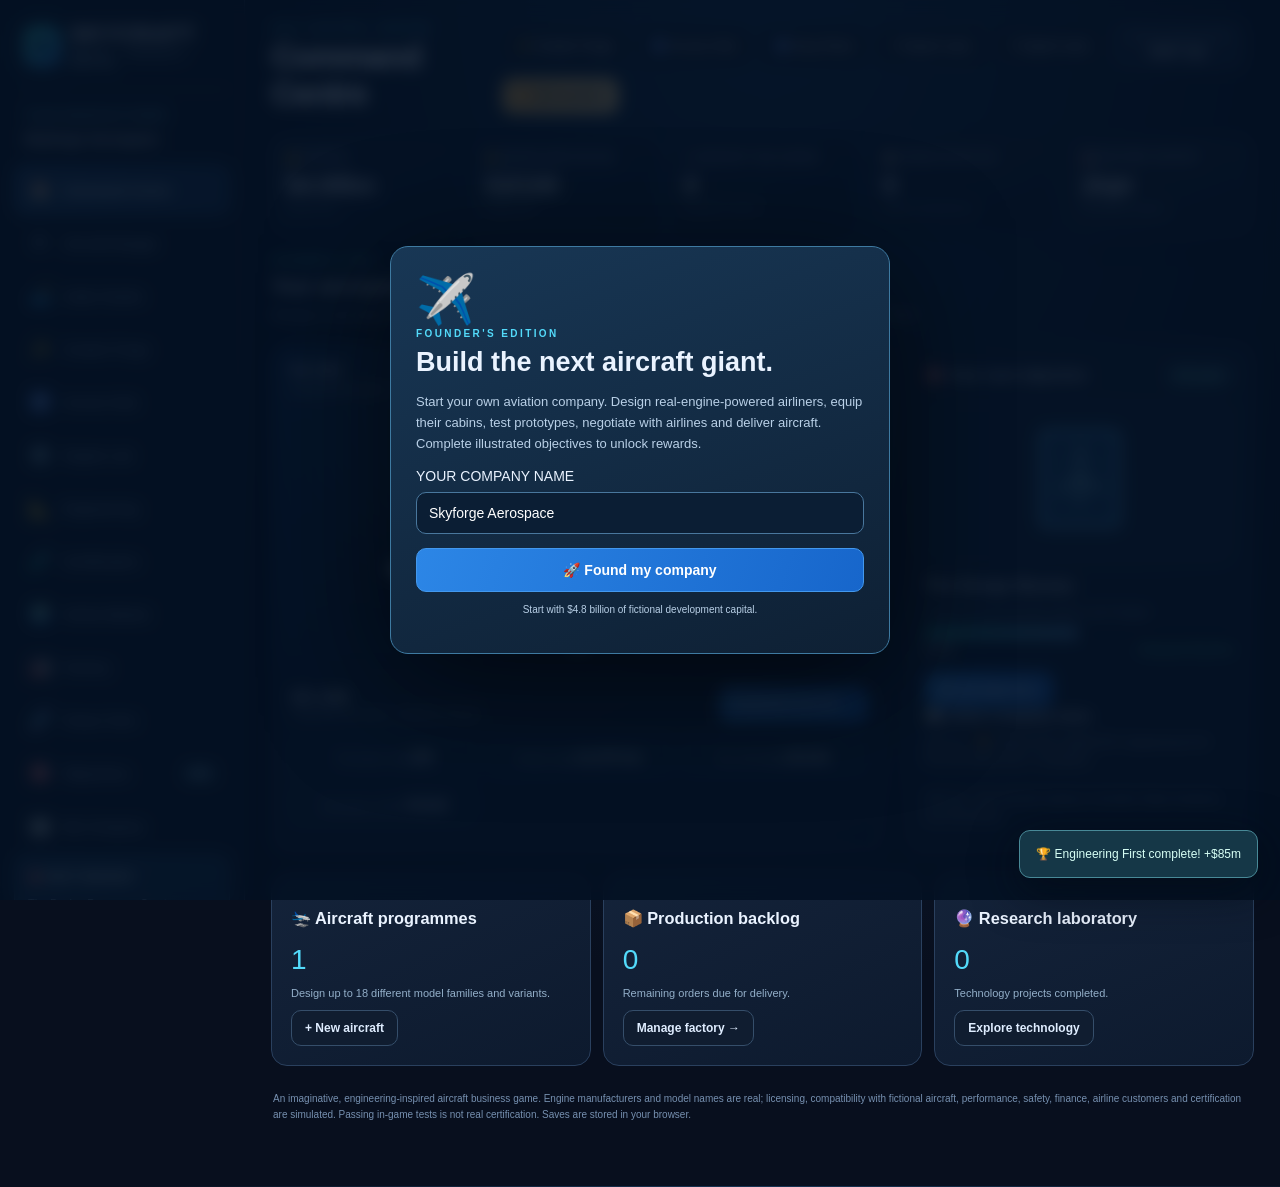
==== commit 5e48c3ec: "Use available SVG icon for standalone Skycraft web app" ====
--- a/skycraft/index.html
+++ b/skycraft/index.html
@@ -1,5 +1,5 @@
 <!doctype html>
-<html lang="en"><head><meta charset="utf-8"><meta name="viewport" content="width=device-width,initial-scale=1"><title>SKYCRAFT NEXUS — Build Your Aviation Future</title><meta name="theme-color" content="#102845"><meta name="description" content="Build your own futuristic airliners, design cabins, choose real engine families and run an aircraft manufacturing empire."><link rel="manifest" href="./manifest.webmanifest"><link rel="icon" type="image/png" href="./icon-192.png">
+<html lang="en"><head><meta charset="utf-8"><meta name="viewport" content="width=device-width,initial-scale=1"><title>SKYCRAFT NEXUS — Build Your Aviation Future</title><meta name="theme-color" content="#102845"><meta name="description" content="Build your own futuristic airliners, design cabins, choose real engine families and run an aircraft manufacturing empire."><link rel="manifest" href="./manifest.webmanifest"><link rel="icon" type="image/svg+xml" href="./icon.svg">
 <style>
 :root{color-scheme:dark;--bg:#080f1e;--side:#101b30;--panel:#111f35;--panel2:#192b45;--line:#2b3b56;--text:#eaf3ff;--muted:#9eb3ce;--cyan:#53dafa;--blue:#4a93fa;--amber:#ffc46a;--green:#4cdeb0;--red:#ff7d91}*{box-sizing:border-box}body{background:radial-gradient(ellipse at 60% -5%,#183657,#080f1e 60%);font-family:Inter,ui-sans-serif,-apple-system,BlinkMacSystemFont,"Segoe UI",sans-serif;margin:0;color:var(--text);font-size:14px}button,input,select{font:inherit}button{cursor:pointer}button:disabled{opacity:.43;cursor:not-allowed}button:focus-visible,input:focus-visible,select:focus-visible{outline:2px solid #69c9ff;outline-offset:2px}.app{display:grid;grid-template-columns:245px minmax(0,1fr);min-height:100vh;max-width:1780px;margin:auto}.sidebar{background:#0d192b;border-right:1px solid var(--line);position:sticky;top:0;height:100vh;display:flex;flex-direction:column;padding:23px 14px 14px;overflow-y:auto}.logo{display:flex;align-items:center;gap:10px;padding:0 10px 20px;border-bottom:1px solid var(--line);font-weight:1000;letter-spacing:2px;font-size:20px}.logo-symbol{background:linear-gradient(140deg,#3ef2dd,#2676db);border-radius:12px;width:41px;height:41px;display:grid;place-items:center;box-shadow:0 0 35px #39cbec35;color:#07233a;font-size:24px}.logo small{display:block;font-size:9px;letter-spacing:2px;color:#9ec1db;margin-top:3px}.brand-name{padding:20px 10px 10px;color:#81d8f6;font-size:10px;letter-spacing:1.6px;font-weight:900}.company-label{padding:0 10px 18px;font-weight:850;font-size:14px;white-space:normal}.nav-btn{display:flex;align-items:center;gap:12px;padding:13px 13px;border:1px solid transparent;background:transparent;color:#9cb3d0;border-radius:11px;width:100%;text-align:left;font-size:13px;font-weight:730;margin-bottom:3px}.nav-btn:hover{background:#1b2c46;color:#fff}.nav-btn.active{background:linear-gradient(105deg,#25476e,#1a365b);color:#effaff;border-color:#36658b}.nav-btn .ico{font-size:18px;width:23px;text-align:center}.nav-btn .pill-mini{margin-left:auto;border-radius:99px;padding:2px 7px;background:#2e4c66;font-size:10px;color:#aef5f8}.sidebar-bottom{margin-top:auto;border-radius:12px;background:linear-gradient(160deg,#1c3d5b,#172c45);padding:13px;border:1px solid #31506c}.sidebar-bottom b{font-size:12px}.sidebar-bottom p{font-size:11px;color:#b0cae3;line-height:1.55}.tinyline{height:7px;border-radius:9px;background:#07182b;overflow:hidden;margin:8px 0}.tinyline>i{display:block;height:100%;background:linear-gradient(90deg,#3ddbc3,#76b1ff);border-radius:9px}.content{min-width:0;padding:22px 26px 38px}.topbar{display:flex;align-items:center;justify-content:space-between;gap:12px;margin-bottom:23px}.eyebrow{font-size:10px;letter-spacing:2.4px;font-weight:900;color:var(--cyan);text-transform:uppercase;margin-bottom:5px}.page-title{font-size:clamp(23px,3vw,32px);font-weight:920;letter-spacing:-1px;margin:0}.top-actions{display:flex;gap:9px;align-items:center;flex-wrap:wrap}.datechip{padding:9px 13px;background:#192a44;border:1px solid #334a68;border-radius:10px;text-align:center;min-width:94px}.datechip small{display:block;color:#9fb9d0;font-size:9px;letter-spacing:1.5px}.datechip b{font-size:15px}.btn{border:1px solid #354e6a;color:#dfedff;background:#1a2d48;border-radius:10px;font-size:12px;font-weight:820;padding:10px 13px;transition:filter .14s,transform .14s}.btn:hover:not(:disabled){filter:brightness(1.17)}.btn:active:not(:disabled){transform:scale(.98)}.btn.primary{background:linear-gradient(110deg,#2c86e6,#1766cb);border-color:#4398ed;color:white}.btn.gold{color:#282016;background:linear-gradient(110deg,#f8c266,#f9d995);border-color:#ffe1a7}.btn.ghost{background:#101d30}.btn.red{color:#ffadb6;border-color:#813c4b}.btn.slim{padding:6px 9px;font-size:11px}.kpis{display:grid;grid-template-columns:repeat(5,minmax(0,1fr));gap:12px;margin-bottom:19px}.kpi{background:linear-gradient(160deg,#17263e,#101d30);border:1px solid #283c56;border-radius:14px;padding:14px;min-height:99px;box-shadow:0 7px 25px #02091728}.kpi .label{font-size:10px;color:#9fb4d1;font-weight:800;letter-spacing:.7px}.kpi .value{font-size:clamp(18px,2vw,25px);font-weight:900;margin-top:8px;letter-spacing:-.5px}.kpi .sub{font-size:10px;color:#648fac;margin-top:3px}.grid-main{display:grid;grid-template-columns:minmax(0,1.5fr) minmax(290px,.85fr);gap:17px}.card{background:linear-gradient(155deg,#14233a,#0d1a2e);border:1px solid #2a405e;border-radius:16px;overflow:hidden;min-width:0}.card-pad{padding:19px}.card-head{display:flex;align-items:center;justify-content:space-between;gap:10px;margin-bottom:14px}.card-head h2{font-size:15px;margin:0;letter-spacing:.1px}.subtle{font-size:11px;color:#93afc9}.badge{background:#1e394f;border:1px solid #2b6973;border-radius:99px;color:#7ef1dc;padding:5px 10px;font-size:10px;font-weight:850}.badge.warning{border-color:#916b43;color:#ffd28b;background:#3b2c28}.badge.red{border-color:#7c4255;color:#ffafbd}.hero{min-height:280px;background:radial-gradient(ellipse at 60% 34%,#24669b80,transparent 65%),linear-gradient(160deg,#132c4e,#091528);position:relative;overflow:hidden}.hero::before{content:"";position:absolute;inset:0;background-image:linear-gradient(#9fe2ff07 1px,transparent 1px),linear-gradient(90deg,#9fe2ff07 1px,transparent 1px);background-size:26px 26px;pointer-events:none}.hero svg{display:block;width:100%;max-height:370px;position:relative}.hero-caption{position:absolute;left:18px;top:16px;z-index:2}.hero-caption strong{font-size:15px}.hero-caption small{display:block;color:#a7c9e2;font-size:11px;margin-top:5px}.hero-switch{position:absolute;right:15px;top:15px;z-index:3;display:flex;gap:5px}.hero-switch button{border:1px solid #31536c;color:#a6d8ef;background:#071c32c9;padding:6px 9px;border-radius:7px;font-size:10px;font-weight:800}.hero-switch button.active{background:#2f82be;color:white}.mini-metrics{display:grid;grid-template-columns:repeat(4,1fr);gap:1px;background:#304765}.mini-metrics>div{background:#14263e;text-align:center;padding:12px 5px}.mini-metrics b{display:block;font-size:15px}.mini-metrics small{display:block;color:#90aac5;font-size:10px;margin-top:3px}.section-kicker{font-size:10px;color:#5ce4d0;font-weight:850;letter-spacing:1.5px;text-transform:uppercase;margin-bottom:9px}.section-title{font-size:20px;font-weight:890;letter-spacing:-.5px;margin:0 0 8px}.section-desc{color:#9bb1ce;line-height:1.65;font-size:12px;margin:0 0 18px}.section-row{display:flex;gap:9px;justify-content:space-between;align-items:center;flex-wrap:wrap;margin-bottom:15px}.flex{display:flex;align-items:center;gap:8px}.text-green{color:var(--green)}.text-red{color:var(--red)}.text-amber{color:var(--amber)}.text-cyan{color:var(--cyan)}.scroll{overflow-x:auto}.panel-list{display:grid;gap:10px}.list-row{display:flex;align-items:center;gap:12px;background:#12243b;border:1px solid #29415e;border-radius:11px;padding:12px}.list-row .title{font-weight:870;font-size:12px}.list-row .desc{font-size:11px;color:#95aec8;line-height:1.55;margin-top:4px}.progress{width:100%;height:8px;background:#071525;border-radius:30px;overflow:hidden;margin:9px 0 4px}.progress span,.progress i{height:100%;display:block;background:linear-gradient(90deg,#2fd8be,#72beff);border-radius:30px;transition:width .2s}.progress.gold span{background:linear-gradient(90deg,#f1ac40,#f9e19b)}.two-col{display:grid;grid-template-columns:1fr 1fr;gap:13px}.three-col{display:grid;grid-template-columns:repeat(3,1fr);gap:12px}.detail-panel{padding:16px;background:#14253d;border:1px solid #2d4360;border-radius:12px}.detail-panel h3{font-size:14px;margin:0 0 10px}.field{margin-bottom:15px}.field label,.field .field-label{display:block;font-size:11px;font-weight:800;color:#adbfda;margin-bottom:7px}.field input[type=text],.field input[type=number],.field select{background:#0b1a2e;color:#eaf3ff;border:1px solid #3c5575;border-radius:9px;width:100%;padding:10px;font-size:12px}.field input[type=range]{accent-color:#57c0f1;width:100%}.range-line{display:flex;justify-content:space-between;gap:8px;margin-bottom:7px}.range-line b{font-size:12px;color:#7adcf9}.check{display:flex;align-items:center;gap:8px;font-size:12px;color:#bbd0e9;cursor:pointer}.check input{accent-color:#4c9ff6;width:16px;height:16px}.option-grid{display:grid;grid-template-columns:repeat(2,minmax(0,1fr));gap:9px}.option{background:#14263f;border:1.5px solid #304560;border-radius:11px;padding:10px;text-align:center;color:#c2d7ef;font-weight:810;font-size:11px}.option.selected{background:#1b3656;border-color:#64ccf5;box-shadow:inset 0 0 0 1px #64ccf54c;color:white}.option svg{display:block;width:100%;height:84px;margin:0 auto 7px}.engine-grid{display:grid;grid-template-columns:repeat(2,minmax(0,1fr));gap:10px}.engine-card{background:#12243b;border:1.5px solid #2c415f;padding:12px;border-radius:12px;text-align:left;color:inherit;min-width:0}.engine-card.selected{border-color:#58cff1;background:#1b3555}.engine-card:disabled{opacity:.38}.engine-card .engine-head{display:flex;gap:10px;align-items:center}.engine-card h4{font-size:12px;margin:0 0 3px}.engine-card small{font-size:10px;color:#9bb2c9}.engine-card .stats{font-size:10px;color:#d0e2f6;margin-top:8px;line-height:1.6}.engine-card svg{width:110px;height:90px;max-width:47%;flex-shrink:0}.engine-tag{font-size:9px;background:#1e405e;color:#8de5e6;border:1px solid #345d6a;padding:3px 6px;border-radius:5px}.visual-card{padding:14px;background:#14263e;border:1px solid #30465f;border-radius:12px}.visual-card>svg{width:100%;height:130px}.visual-card h4{font-size:13px;margin:8px 0 5px}.visual-card p{font-size:11px;line-height:1.5;color:#a7bfda;margin:0}.flightline{padding:14px;background:#102137;border:1px solid #30445d;border-radius:11px;margin:8px 0}.flightline .frow{display:flex;justify-content:space-between;gap:10px;align-items:center}.flightline b{font-size:13px}.flightline p{font-size:11px;color:#96adc9;margin:6px 0}.step-dot{border-radius:100px;background:#213952;width:33px;height:33px;display:grid;place-items:center;color:#cce4f8;font-weight:900}.step-dot.done{background:#174b47;color:#81f5c3}.small-stat-grid{display:grid;grid-template-columns:repeat(3,1fr);gap:8px}.small-stat{border:1px solid #2d4867;background:#102239;padding:11px 8px;border-radius:9px;text-align:center}.small-stat b{display:block;font-size:18px}.small-stat small{font-size:10px;color:#9eb3cc}.objective-grid{display:grid;grid-template-columns:repeat(3,minmax(0,1fr));gap:13px}.objective{background:linear-gradient(155deg,#182b43,#101e32);border:1px solid #2c4563;border-radius:13px;padding:15px;position:relative}.objective.done{border-color:#2d796a;background:linear-gradient(155deg,#173d3c,#13262d)}.objective .icon-art{width:100%;height:107px;display:flex;align-items:center;justify-content:center;overflow:hidden;border-radius:9px;background:radial-gradient(ellipse at center,#27547b50,#0b203453);margin-bottom:12px}.objective .icon-art svg{width:96%;height:95px}.objective h3{font-size:13px;margin:0 0 5px}.objective p{font-size:11px;color:#98b5d0;line-height:1.5;min-height:46px;margin:0}.objective .reward{font-size:10px;color:#f8cd79;font-weight:850;margin-top:11px}.objective .count{font-size:10px;color:#9fc7dc;display:flex;justify-content:space-between}.objective .donebadge{position:absolute;right:13px;top:13px;background:#235a4a;color:#8ef8c7;font-weight:900;font-size:10px;padding:5px 8px;border-radius:7px}.notice{background:#382c25;border:1px solid #7d624b;border-radius:10px;padding:11px 13px;color:#ffd8a3;font-size:11px;line-height:1.6;margin:9px 0}.notice.ok{background:#16362f;border-color:#33705b;color:#a1f2ca}.notice.error{background:#402632;border-color:#8c4b57;color:#ffb4b8}.logs{max-height:240px;overflow:auto}.log{padding:10px 0;border-bottom:1px solid #293e56;font-size:11px;line-height:1.6;color:#b2c6df}.log time{font-weight:900;color:#71dfe0;margin-right:8px}.market-card{background:#12253c;border:1px solid #2e4562;padding:14px;border-radius:11px;margin-bottom:9px}.market-logo{width:49px;height:49px;border-radius:10px;display:grid;place-items:center;background:linear-gradient(135deg,#315a83,#183049);flex-shrink:0}.market-logo svg{width:40px;height:40px}.rating{color:#ffd179;letter-spacing:1px}.bar-list{display:grid;gap:8px}.row-stat{display:flex;align-items:center;justify-content:space-between;gap:10px;font-size:11px;padding:7px 0;border-bottom:1px solid #2a4059}.row-stat span{color:#aec3dc}.row-stat b{font-size:12px}.color-options{display:flex;gap:8px;flex-wrap:wrap}.color-dot{height:32px;width:32px;border-radius:50%;border:3px solid #132035;box-shadow:0 0 0 1px #5d718a}.color-dot.selected{box-shadow:0 0 0 3px #53d1ed}.research-grid{display:grid;grid-template-columns:repeat(3,minmax(0,1fr));gap:13px}.research-card{border:1px solid #30445d;background:#14263d;border-radius:13px;padding:12px}.research-card svg{height:105px;width:100%}.research-card h3{font-size:13px;margin:10px 0 5px}.research-card p{font-size:11px;color:#a5bbd4;line-height:1.55;min-height:54px}.research-card .levels{display:flex;gap:4px;margin:10px 0}.research-card .levels i{flex:1;height:6px;border-radius:6px;background:#32475b}.research-card .levels i.on{background:#65d3ed}.research-card .btn{width:100%;font-size:10px}.footer{color:#7690b0;font-size:10px;line-height:1.6;padding:25px 2px}.startup-overlay{position:fixed;inset:0;background:#031022d9;backdrop-filter:blur(8px);display:grid;place-items:center;z-index:15;padding:20px}.startup{max-width:500px;width:100%;padding:25px;background:linear-gradient(160deg,#183755,#0e2034);border:1px solid #3e7aa1;border-radius:18px;box-shadow:0 25px 120px #0009}.startup .start-icon{font-size:48px}.startup h2{font-size:27px;margin:8px 0}.startup p{line-height:1.65;font-size:13px;color:#b9d0e7}.startup input{width:100%;background:#0b1e34;border:1px solid #49779d;color:#fff;border-radius:10px;padding:12px;margin:8px 0 14px}.toast{position:fixed;bottom:22px;right:22px;z-index:18;max-width:360px;padding:14px 16px;border:1px solid #488997;border-radius:11px;background:#153747;color:#d7fff5;box-shadow:0 12px 45px #030b14aa;font-size:12px;line-height:1.5;opacity:0;transform:translateY(20px);pointer-events:none;transition:opacity .3s,transform .3s}.toast.show{opacity:1;transform:translateY(0)}@media(max-width:1190px){.grid-main{grid-template-columns:minmax(0,1fr)}.objective-grid,.research-grid{grid-template-columns:repeat(2,1fr)}.kpis{grid-template-columns:repeat(3,1fr)}}@media(max-width:760px){.app{display:block}.sidebar{position:relative;height:auto;padding:12px;display:block}.logo{padding-bottom:8px}.brand-name,.company-label,.sidebar-bottom{display:none}.nav-items{display:flex;overflow:auto;gap:5px;padding-top:9px}.nav-btn{flex:0 0 auto;width:auto;white-space:nowrap;padding:9px 10px;font-size:11px}.nav-btn .ico{width:auto}.content{padding:14px}.topbar{align-items:flex-start;flex-direction:column}.kpis{grid-template-columns:repeat(2,1fr)}.two-col,.three-col,.engine-grid,.objective-grid,.research-grid{grid-template-columns:1fr}.hero{min-height:230px}.mini-metrics{grid-template-columns:repeat(2,1fr)}.page-title{font-size:25px}.option-grid{grid-template-columns:repeat(2,1fr)}}
 
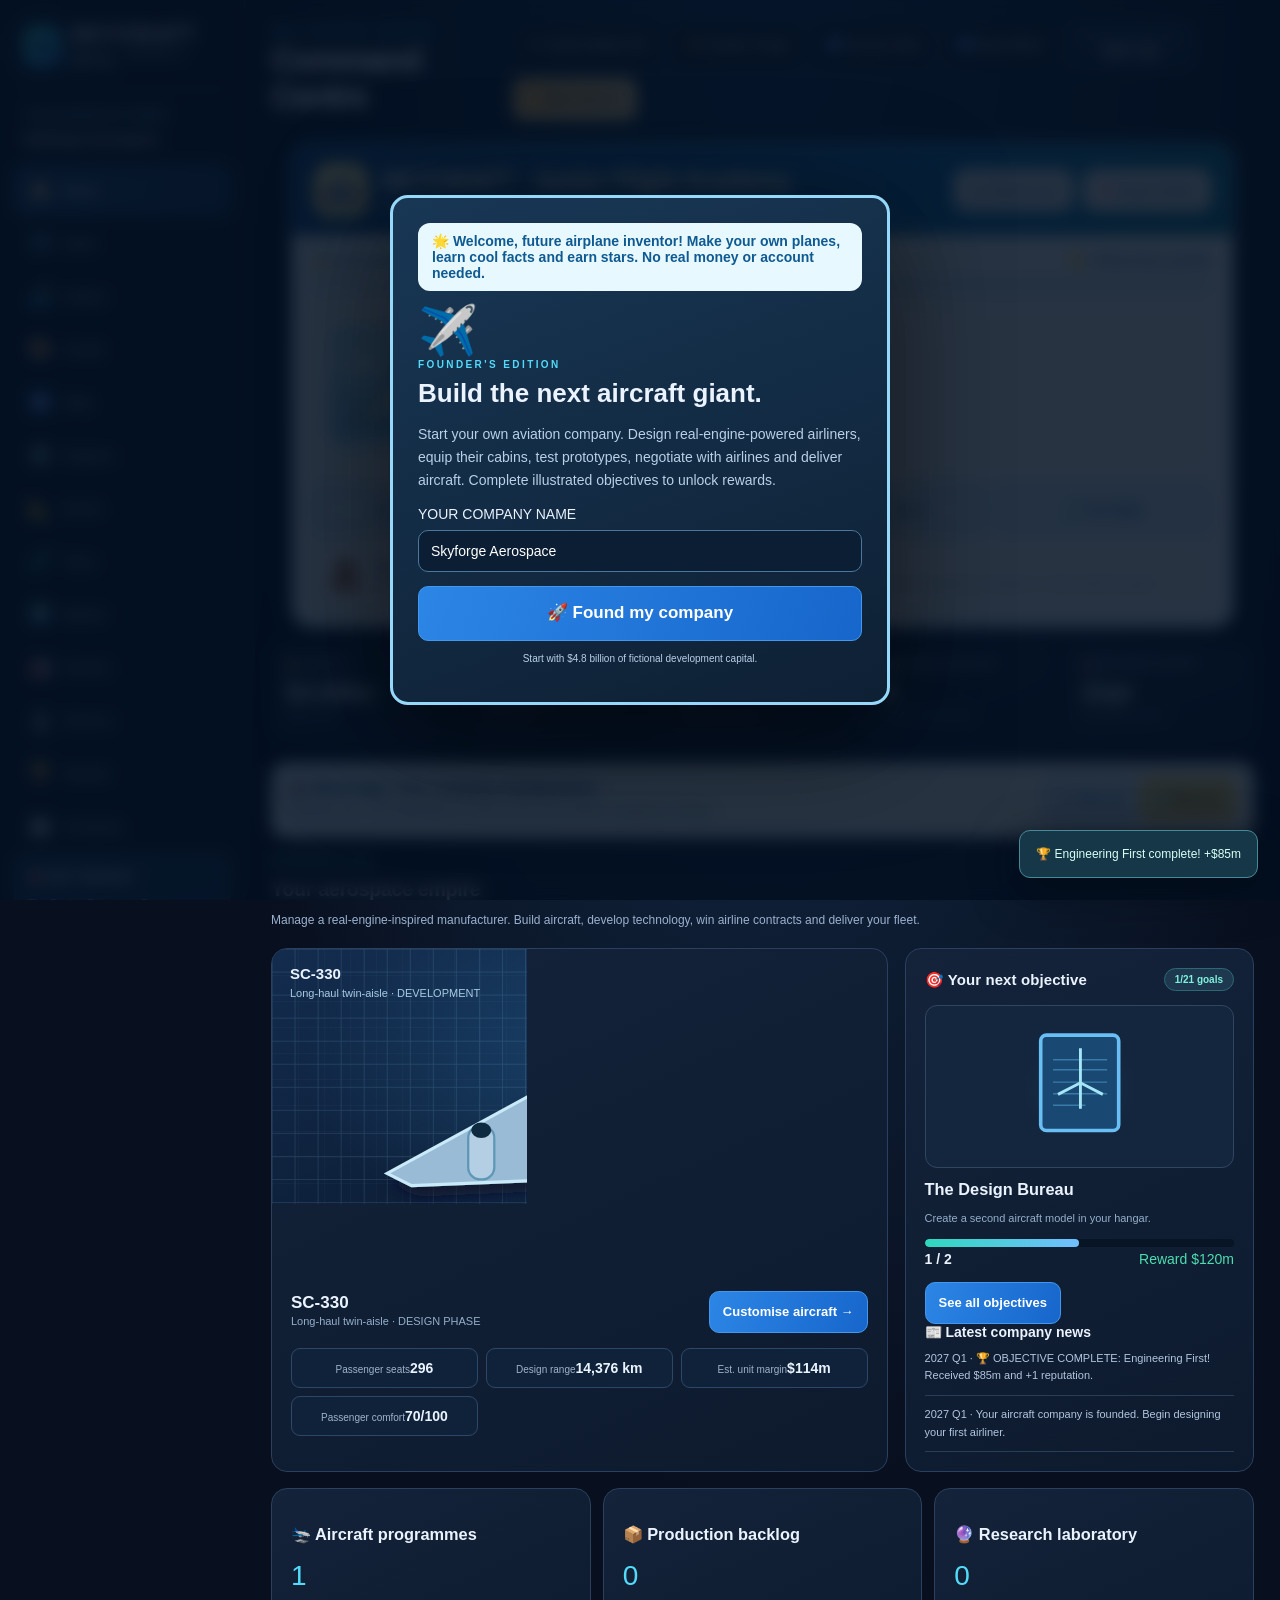
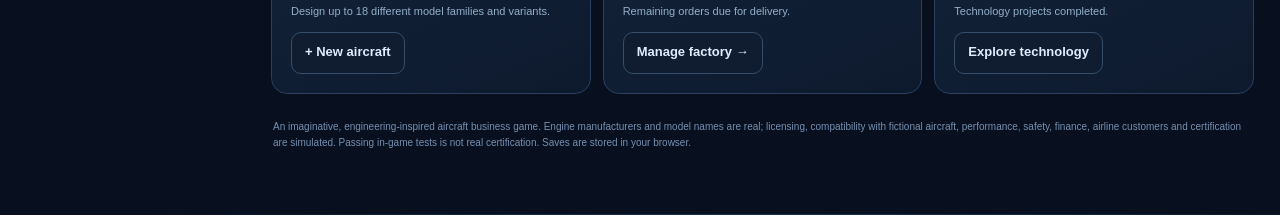
==== commit 1ca4bb7c: "Add age-10 Junior Flight Academy with guided missions, accessible controls, and aviation science qui" ====
--- a/skycraft/index.html
+++ b/skycraft/index.html
@@ -1,5 +1,5 @@
 <!doctype html>
-<html lang="en"><head><meta charset="utf-8"><meta name="viewport" content="width=device-width,initial-scale=1"><title>SKYCRAFT NEXUS — Build Your Aviation Future</title><meta name="theme-color" content="#102845"><meta name="description" content="Build your own futuristic airliners, design cabins, choose real engine families and run an aircraft manufacturing empire."><link rel="manifest" href="./manifest.webmanifest"><link rel="icon" type="image/svg+xml" href="./icon.svg">
+<html lang="en"><head><meta charset="utf-8"><meta name="viewport" content="width=device-width,initial-scale=1"><title>SKYCRAFT NEXUS — Build Your Aviation Future</title><meta name="theme-color" content="#102845"><meta name="description" content="Build your own futuristic airliners, design cabins, choose real engine families and run an aircraft manufacturing empire."><link rel="manifest" href="./manifest.webmanifest"><link rel="icon" type="image/png" href="./icon-192.png">
 <style>
 :root{color-scheme:dark;--bg:#080f1e;--side:#101b30;--panel:#111f35;--panel2:#192b45;--line:#2b3b56;--text:#eaf3ff;--muted:#9eb3ce;--cyan:#53dafa;--blue:#4a93fa;--amber:#ffc46a;--green:#4cdeb0;--red:#ff7d91}*{box-sizing:border-box}body{background:radial-gradient(ellipse at 60% -5%,#183657,#080f1e 60%);font-family:Inter,ui-sans-serif,-apple-system,BlinkMacSystemFont,"Segoe UI",sans-serif;margin:0;color:var(--text);font-size:14px}button,input,select{font:inherit}button{cursor:pointer}button:disabled{opacity:.43;cursor:not-allowed}button:focus-visible,input:focus-visible,select:focus-visible{outline:2px solid #69c9ff;outline-offset:2px}.app{display:grid;grid-template-columns:245px minmax(0,1fr);min-height:100vh;max-width:1780px;margin:auto}.sidebar{background:#0d192b;border-right:1px solid var(--line);position:sticky;top:0;height:100vh;display:flex;flex-direction:column;padding:23px 14px 14px;overflow-y:auto}.logo{display:flex;align-items:center;gap:10px;padding:0 10px 20px;border-bottom:1px solid var(--line);font-weight:1000;letter-spacing:2px;font-size:20px}.logo-symbol{background:linear-gradient(140deg,#3ef2dd,#2676db);border-radius:12px;width:41px;height:41px;display:grid;place-items:center;box-shadow:0 0 35px #39cbec35;color:#07233a;font-size:24px}.logo small{display:block;font-size:9px;letter-spacing:2px;color:#9ec1db;margin-top:3px}.brand-name{padding:20px 10px 10px;color:#81d8f6;font-size:10px;letter-spacing:1.6px;font-weight:900}.company-label{padding:0 10px 18px;font-weight:850;font-size:14px;white-space:normal}.nav-btn{display:flex;align-items:center;gap:12px;padding:13px 13px;border:1px solid transparent;background:transparent;color:#9cb3d0;border-radius:11px;width:100%;text-align:left;font-size:13px;font-weight:730;margin-bottom:3px}.nav-btn:hover{background:#1b2c46;color:#fff}.nav-btn.active{background:linear-gradient(105deg,#25476e,#1a365b);color:#effaff;border-color:#36658b}.nav-btn .ico{font-size:18px;width:23px;text-align:center}.nav-btn .pill-mini{margin-left:auto;border-radius:99px;padding:2px 7px;background:#2e4c66;font-size:10px;color:#aef5f8}.sidebar-bottom{margin-top:auto;border-radius:12px;background:linear-gradient(160deg,#1c3d5b,#172c45);padding:13px;border:1px solid #31506c}.sidebar-bottom b{font-size:12px}.sidebar-bottom p{font-size:11px;color:#b0cae3;line-height:1.55}.tinyline{height:7px;border-radius:9px;background:#07182b;overflow:hidden;margin:8px 0}.tinyline>i{display:block;height:100%;background:linear-gradient(90deg,#3ddbc3,#76b1ff);border-radius:9px}.content{min-width:0;padding:22px 26px 38px}.topbar{display:flex;align-items:center;justify-content:space-between;gap:12px;margin-bottom:23px}.eyebrow{font-size:10px;letter-spacing:2.4px;font-weight:900;color:var(--cyan);text-transform:uppercase;margin-bottom:5px}.page-title{font-size:clamp(23px,3vw,32px);font-weight:920;letter-spacing:-1px;margin:0}.top-actions{display:flex;gap:9px;align-items:center;flex-wrap:wrap}.datechip{padding:9px 13px;background:#192a44;border:1px solid #334a68;border-radius:10px;text-align:center;min-width:94px}.datechip small{display:block;color:#9fb9d0;font-size:9px;letter-spacing:1.5px}.datechip b{font-size:15px}.btn{border:1px solid #354e6a;color:#dfedff;background:#1a2d48;border-radius:10px;font-size:12px;font-weight:820;padding:10px 13px;transition:filter .14s,transform .14s}.btn:hover:not(:disabled){filter:brightness(1.17)}.btn:active:not(:disabled){transform:scale(.98)}.btn.primary{background:linear-gradient(110deg,#2c86e6,#1766cb);border-color:#4398ed;color:white}.btn.gold{color:#282016;background:linear-gradient(110deg,#f8c266,#f9d995);border-color:#ffe1a7}.btn.ghost{background:#101d30}.btn.red{color:#ffadb6;border-color:#813c4b}.btn.slim{padding:6px 9px;font-size:11px}.kpis{display:grid;grid-template-columns:repeat(5,minmax(0,1fr));gap:12px;margin-bottom:19px}.kpi{background:linear-gradient(160deg,#17263e,#101d30);border:1px solid #283c56;border-radius:14px;padding:14px;min-height:99px;box-shadow:0 7px 25px #02091728}.kpi .label{font-size:10px;color:#9fb4d1;font-weight:800;letter-spacing:.7px}.kpi .value{font-size:clamp(18px,2vw,25px);font-weight:900;margin-top:8px;letter-spacing:-.5px}.kpi .sub{font-size:10px;color:#648fac;margin-top:3px}.grid-main{display:grid;grid-template-columns:minmax(0,1.5fr) minmax(290px,.85fr);gap:17px}.card{background:linear-gradient(155deg,#14233a,#0d1a2e);border:1px solid #2a405e;border-radius:16px;overflow:hidden;min-width:0}.card-pad{padding:19px}.card-head{display:flex;align-items:center;justify-content:space-between;gap:10px;margin-bottom:14px}.card-head h2{font-size:15px;margin:0;letter-spacing:.1px}.subtle{font-size:11px;color:#93afc9}.badge{background:#1e394f;border:1px solid #2b6973;border-radius:99px;color:#7ef1dc;padding:5px 10px;font-size:10px;font-weight:850}.badge.warning{border-color:#916b43;color:#ffd28b;background:#3b2c28}.badge.red{border-color:#7c4255;color:#ffafbd}.hero{min-height:280px;background:radial-gradient(ellipse at 60% 34%,#24669b80,transparent 65%),linear-gradient(160deg,#132c4e,#091528);position:relative;overflow:hidden}.hero::before{content:"";position:absolute;inset:0;background-image:linear-gradient(#9fe2ff07 1px,transparent 1px),linear-gradient(90deg,#9fe2ff07 1px,transparent 1px);background-size:26px 26px;pointer-events:none}.hero svg{display:block;width:100%;max-height:370px;position:relative}.hero-caption{position:absolute;left:18px;top:16px;z-index:2}.hero-caption strong{font-size:15px}.hero-caption small{display:block;color:#a7c9e2;font-size:11px;margin-top:5px}.hero-switch{position:absolute;right:15px;top:15px;z-index:3;display:flex;gap:5px}.hero-switch button{border:1px solid #31536c;color:#a6d8ef;background:#071c32c9;padding:6px 9px;border-radius:7px;font-size:10px;font-weight:800}.hero-switch button.active{background:#2f82be;color:white}.mini-metrics{display:grid;grid-template-columns:repeat(4,1fr);gap:1px;background:#304765}.mini-metrics>div{background:#14263e;text-align:center;padding:12px 5px}.mini-metrics b{display:block;font-size:15px}.mini-metrics small{display:block;color:#90aac5;font-size:10px;margin-top:3px}.section-kicker{font-size:10px;color:#5ce4d0;font-weight:850;letter-spacing:1.5px;text-transform:uppercase;margin-bottom:9px}.section-title{font-size:20px;font-weight:890;letter-spacing:-.5px;margin:0 0 8px}.section-desc{color:#9bb1ce;line-height:1.65;font-size:12px;margin:0 0 18px}.section-row{display:flex;gap:9px;justify-content:space-between;align-items:center;flex-wrap:wrap;margin-bottom:15px}.flex{display:flex;align-items:center;gap:8px}.text-green{color:var(--green)}.text-red{color:var(--red)}.text-amber{color:var(--amber)}.text-cyan{color:var(--cyan)}.scroll{overflow-x:auto}.panel-list{display:grid;gap:10px}.list-row{display:flex;align-items:center;gap:12px;background:#12243b;border:1px solid #29415e;border-radius:11px;padding:12px}.list-row .title{font-weight:870;font-size:12px}.list-row .desc{font-size:11px;color:#95aec8;line-height:1.55;margin-top:4px}.progress{width:100%;height:8px;background:#071525;border-radius:30px;overflow:hidden;margin:9px 0 4px}.progress span,.progress i{height:100%;display:block;background:linear-gradient(90deg,#2fd8be,#72beff);border-radius:30px;transition:width .2s}.progress.gold span{background:linear-gradient(90deg,#f1ac40,#f9e19b)}.two-col{display:grid;grid-template-columns:1fr 1fr;gap:13px}.three-col{display:grid;grid-template-columns:repeat(3,1fr);gap:12px}.detail-panel{padding:16px;background:#14253d;border:1px solid #2d4360;border-radius:12px}.detail-panel h3{font-size:14px;margin:0 0 10px}.field{margin-bottom:15px}.field label,.field .field-label{display:block;font-size:11px;font-weight:800;color:#adbfda;margin-bottom:7px}.field input[type=text],.field input[type=number],.field select{background:#0b1a2e;color:#eaf3ff;border:1px solid #3c5575;border-radius:9px;width:100%;padding:10px;font-size:12px}.field input[type=range]{accent-color:#57c0f1;width:100%}.range-line{display:flex;justify-content:space-between;gap:8px;margin-bottom:7px}.range-line b{font-size:12px;color:#7adcf9}.check{display:flex;align-items:center;gap:8px;font-size:12px;color:#bbd0e9;cursor:pointer}.check input{accent-color:#4c9ff6;width:16px;height:16px}.option-grid{display:grid;grid-template-columns:repeat(2,minmax(0,1fr));gap:9px}.option{background:#14263f;border:1.5px solid #304560;border-radius:11px;padding:10px;text-align:center;color:#c2d7ef;font-weight:810;font-size:11px}.option.selected{background:#1b3656;border-color:#64ccf5;box-shadow:inset 0 0 0 1px #64ccf54c;color:white}.option svg{display:block;width:100%;height:84px;margin:0 auto 7px}.engine-grid{display:grid;grid-template-columns:repeat(2,minmax(0,1fr));gap:10px}.engine-card{background:#12243b;border:1.5px solid #2c415f;padding:12px;border-radius:12px;text-align:left;color:inherit;min-width:0}.engine-card.selected{border-color:#58cff1;background:#1b3555}.engine-card:disabled{opacity:.38}.engine-card .engine-head{display:flex;gap:10px;align-items:center}.engine-card h4{font-size:12px;margin:0 0 3px}.engine-card small{font-size:10px;color:#9bb2c9}.engine-card .stats{font-size:10px;color:#d0e2f6;margin-top:8px;line-height:1.6}.engine-card svg{width:110px;height:90px;max-width:47%;flex-shrink:0}.engine-tag{font-size:9px;background:#1e405e;color:#8de5e6;border:1px solid #345d6a;padding:3px 6px;border-radius:5px}.visual-card{padding:14px;background:#14263e;border:1px solid #30465f;border-radius:12px}.visual-card>svg{width:100%;height:130px}.visual-card h4{font-size:13px;margin:8px 0 5px}.visual-card p{font-size:11px;line-height:1.5;color:#a7bfda;margin:0}.flightline{padding:14px;background:#102137;border:1px solid #30445d;border-radius:11px;margin:8px 0}.flightline .frow{display:flex;justify-content:space-between;gap:10px;align-items:center}.flightline b{font-size:13px}.flightline p{font-size:11px;color:#96adc9;margin:6px 0}.step-dot{border-radius:100px;background:#213952;width:33px;height:33px;display:grid;place-items:center;color:#cce4f8;font-weight:900}.step-dot.done{background:#174b47;color:#81f5c3}.small-stat-grid{display:grid;grid-template-columns:repeat(3,1fr);gap:8px}.small-stat{border:1px solid #2d4867;background:#102239;padding:11px 8px;border-radius:9px;text-align:center}.small-stat b{display:block;font-size:18px}.small-stat small{font-size:10px;color:#9eb3cc}.objective-grid{display:grid;grid-template-columns:repeat(3,minmax(0,1fr));gap:13px}.objective{background:linear-gradient(155deg,#182b43,#101e32);border:1px solid #2c4563;border-radius:13px;padding:15px;position:relative}.objective.done{border-color:#2d796a;background:linear-gradient(155deg,#173d3c,#13262d)}.objective .icon-art{width:100%;height:107px;display:flex;align-items:center;justify-content:center;overflow:hidden;border-radius:9px;background:radial-gradient(ellipse at center,#27547b50,#0b203453);margin-bottom:12px}.objective .icon-art svg{width:96%;height:95px}.objective h3{font-size:13px;margin:0 0 5px}.objective p{font-size:11px;color:#98b5d0;line-height:1.5;min-height:46px;margin:0}.objective .reward{font-size:10px;color:#f8cd79;font-weight:850;margin-top:11px}.objective .count{font-size:10px;color:#9fc7dc;display:flex;justify-content:space-between}.objective .donebadge{position:absolute;right:13px;top:13px;background:#235a4a;color:#8ef8c7;font-weight:900;font-size:10px;padding:5px 8px;border-radius:7px}.notice{background:#382c25;border:1px solid #7d624b;border-radius:10px;padding:11px 13px;color:#ffd8a3;font-size:11px;line-height:1.6;margin:9px 0}.notice.ok{background:#16362f;border-color:#33705b;color:#a1f2ca}.notice.error{background:#402632;border-color:#8c4b57;color:#ffb4b8}.logs{max-height:240px;overflow:auto}.log{padding:10px 0;border-bottom:1px solid #293e56;font-size:11px;line-height:1.6;color:#b2c6df}.log time{font-weight:900;color:#71dfe0;margin-right:8px}.market-card{background:#12253c;border:1px solid #2e4562;padding:14px;border-radius:11px;margin-bottom:9px}.market-logo{width:49px;height:49px;border-radius:10px;display:grid;place-items:center;background:linear-gradient(135deg,#315a83,#183049);flex-shrink:0}.market-logo svg{width:40px;height:40px}.rating{color:#ffd179;letter-spacing:1px}.bar-list{display:grid;gap:8px}.row-stat{display:flex;align-items:center;justify-content:space-between;gap:10px;font-size:11px;padding:7px 0;border-bottom:1px solid #2a4059}.row-stat span{color:#aec3dc}.row-stat b{font-size:12px}.color-options{display:flex;gap:8px;flex-wrap:wrap}.color-dot{height:32px;width:32px;border-radius:50%;border:3px solid #132035;box-shadow:0 0 0 1px #5d718a}.color-dot.selected{box-shadow:0 0 0 3px #53d1ed}.research-grid{display:grid;grid-template-columns:repeat(3,minmax(0,1fr));gap:13px}.research-card{border:1px solid #30445d;background:#14263d;border-radius:13px;padding:12px}.research-card svg{height:105px;width:100%}.research-card h3{font-size:13px;margin:10px 0 5px}.research-card p{font-size:11px;color:#a5bbd4;line-height:1.55;min-height:54px}.research-card .levels{display:flex;gap:4px;margin:10px 0}.research-card .levels i{flex:1;height:6px;border-radius:6px;background:#32475b}.research-card .levels i.on{background:#65d3ed}.research-card .btn{width:100%;font-size:10px}.footer{color:#7690b0;font-size:10px;line-height:1.6;padding:25px 2px}.startup-overlay{position:fixed;inset:0;background:#031022d9;backdrop-filter:blur(8px);display:grid;place-items:center;z-index:15;padding:20px}.startup{max-width:500px;width:100%;padding:25px;background:linear-gradient(160deg,#183755,#0e2034);border:1px solid #3e7aa1;border-radius:18px;box-shadow:0 25px 120px #0009}.startup .start-icon{font-size:48px}.startup h2{font-size:27px;margin:8px 0}.startup p{line-height:1.65;font-size:13px;color:#b9d0e7}.startup input{width:100%;background:#0b1e34;border:1px solid #49779d;color:#fff;border-radius:10px;padding:12px;margin:8px 0 14px}.toast{position:fixed;bottom:22px;right:22px;z-index:18;max-width:360px;padding:14px 16px;border:1px solid #488997;border-radius:11px;background:#153747;color:#d7fff5;box-shadow:0 12px 45px #030b14aa;font-size:12px;line-height:1.5;opacity:0;transform:translateY(20px);pointer-events:none;transition:opacity .3s,transform .3s}.toast.show{opacity:1;transform:translateY(0)}@media(max-width:1190px){.grid-main{grid-template-columns:minmax(0,1fr)}.objective-grid,.research-grid{grid-template-columns:repeat(2,1fr)}.kpis{grid-template-columns:repeat(3,1fr)}}@media(max-width:760px){.app{display:block}.sidebar{position:relative;height:auto;padding:12px;display:block}.logo{padding-bottom:8px}.brand-name,.company-label,.sidebar-bottom{display:none}.nav-items{display:flex;overflow:auto;gap:5px;padding-top:9px}.nav-btn{flex:0 0 auto;width:auto;white-space:nowrap;padding:9px 10px;font-size:11px}.nav-btn .ico{width:auto}.content{padding:14px}.topbar{align-items:flex-start;flex-direction:column}.kpis{grid-template-columns:repeat(2,1fr)}.two-col,.three-col,.engine-grid,.objective-grid,.research-grid{grid-template-columns:1fr}.hero{min-height:230px}.mini-metrics{grid-template-columns:repeat(2,1fr)}.page-title{font-size:25px}.option-grid{grid-template-columns:repeat(2,1fr)}}
 
@@ -34,6 +34,37 @@
 .forge-preview [data-decal-pos]{pointer-events:none}
 @media(max-width:970px){.forge-grid{grid-template-columns:1fr}.help-grid{grid-template-columns:1fr}}
 @media(max-width:700px){.nexus-banner h2{font-size:17px}.forge-row{grid-template-columns:1fr}.forge-preview{min-height:0}}
+</style><style>/* SKYCRAFT Junior Flight Academy: readable, keyboard and touch friendly. */
+.kid-panel{margin:14px 20px 16px;padding:0;border:2px solid #8ad0f5;border-radius:21px;overflow:hidden;background:#f7fcff;color:#173b5f;box-shadow:0 7px 24px #123e6514}
+.kid-panel *{box-sizing:border-box}
+.kid-head{padding:17px 20px;background:linear-gradient(110deg,#144781,#1674bc 58%,#117c94);color:white;display:flex;gap:14px;flex-wrap:wrap;justify-content:space-between;align-items:center}
+.kid-brand{display:flex;gap:13px;align-items:center}.kid-avatar{height:56px;width:56px;border-radius:18px;display:grid;place-items:center;background:#fff2a3;color:#164880;font-size:32px;box-shadow:0 4px 0 #092f4b22}
+.kid-head h2{margin:0;font-size:24px;font-weight:950;color:white;line-height:1.25}.kid-head p{margin:3px 0 0;font-size:13px;color:#d2f2ff}
+.kid-actions{display:flex;flex-wrap:wrap;gap:8px;align-items:center}.kid-btn{background:#fff;border:2px solid #9bbbdc;padding:11px 14px;color:#174c7b;border-radius:12px;font-weight:850;font-size:13px;min-height:44px;cursor:pointer;transition:transform .16s ease,background .16s ease}.kid-btn:hover{background:#e3f5ff;transform:translateY(-1px)}.kid-btn:focus-visible{outline:4px solid #ffda68;outline-offset:2px}.kid-btn.primary{background:#ffde73;color:#443000;border-color:#f2c54d}.kid-btn.primary:hover{background:#ffe898}.kid-btn.sky{background:#e1f2ff;border-color:#71b8ef;color:#0a4e8a}.kid-head .kid-btn{background:#ffffffec}
+.kid-body{padding:17px 20px 20px}.kid-topline{display:flex;justify-content:space-between;align-items:center;gap:8px;flex-wrap:wrap;font-size:14px;font-weight:800;color:#185d8f}.kid-progress{height:14px;background:#d7e9f5;border-radius:30px;overflow:hidden;margin:9px 0 16px}.kid-progress span{height:100%;display:block;background:linear-gradient(90deg,#20a6d4,#53ca87);border-radius:30px;transition:width .3s}
+.kid-feature{display:grid;grid-template-columns:135px minmax(0,1fr);gap:18px;border:2px solid #c4e5fb;border-radius:18px;background:#fff;padding:14px;align-items:center}
+.kid-art{background:linear-gradient(145deg,#b5e7ff,#eefbff);border-radius:16px;display:grid;place-items:center;min-height:135px;overflow:hidden}
+.kid-art svg{width:100%;height:auto;max-height:145px}.kid-feature h3{font-size:21px;line-height:1.25;margin:0 0 6px;color:#164c7d}.kid-feature p{font-size:14px;color:#476780;margin:0 0 11px;line-height:1.55}.kid-feature .kid-tag{font-size:12px;color:#2681a3;font-weight:900;margin-bottom:4px;text-transform:uppercase;letter-spacing:.5px}
+.kid-quick{display:flex;gap:9px;flex-wrap:wrap;margin-top:13px}.kid-quick .kid-btn{flex:1;min-width:138px}
+.kid-grid{display:grid;grid-template-columns:repeat(3,minmax(0,1fr));gap:11px;margin-top:15px}.kid-mini{background:#fff;border:2px solid #d4e8f6;border-radius:14px;padding:12px;display:flex;gap:8px;align-items:flex-start}.kid-mini .ico{font-size:29px}.kid-mini strong{font-size:13px;display:block;color:#174d79}.kid-mini small{font-size:11px;color:#5d7b93;line-height:1.4;display:block;margin-top:3px}
+.kid-expand{margin-top:15px;padding-top:14px;border-top:1px solid #cde5f5}.kid-map{display:grid;grid-template-columns:repeat(2,minmax(0,1fr));gap:10px;margin-top:12px}.kid-step{display:flex;align-items:flex-start;gap:12px;border:2px solid #d4e8f5;background:white;border-radius:14px;padding:11px}.kid-step.complete{border-color:#7dcda3;background:#effdf5}.kid-step.next{border-color:#f2be4a;background:#fffbee}.kid-step .stepicon{font-size:30px;flex:0 0 35px}.kid-step .text{flex:1;min-width:0}.kid-step strong{font-size:13px;line-height:1.4;display:block;color:#204769}.kid-step p{font-size:12px;color:#5a778f;line-height:1.45;margin:3px 0 8px}.kid-step .kid-btn{min-height:36px;padding:6px 10px;font-size:11px}
+.kid-learning{background:#e7f5ff;border:1px solid #b8dcf7;border-radius:14px;padding:13px 15px;margin-top:14px;line-height:1.5;font-size:13px;color:#28516d}.kid-learning b{color:#155e94}.kid-quiz{margin-top:13px;padding:14px;border-radius:15px;background:#fff;border:2px solid #f4dd96}.kid-quiz h3{margin:0 0 7px;font-size:17px;color:#71521b}.kid-quiz p{font-size:14px;color:#3b5874}.kid-answers{display:flex;flex-wrap:wrap;gap:7px}.kid-answers button{flex:1 1 140px}.kid-feedback{padding:10px 12px;margin-top:10px;background:#e8f7ef;border-radius:10px;font-size:13px;line-height:1.5;color:#276c4c}.kid-summary{display:block;margin-top:9px;font-size:11px;color:#416d8b}.kid-hidden{display:none!important}
+.kid-coach{background:linear-gradient(90deg,#e9f6ff,#fffef3);border:2px solid #b8dff2;border-radius:15px;margin:0 0 18px;padding:14px 16px;display:flex;align-items:center;flex-wrap:wrap;justify-content:space-between;gap:10px}.kid-coach .tip-title{font-weight:950;color:#165488;font-size:15px}.kid-coach p{margin:4px 0 0;color:#40667f;font-size:13px;line-height:1.45;max-width:620px}.kid-coach .kid-btn{padding:9px 11px;font-size:12px}
+body.junior-mode .nav-btn{min-height:47px;font-size:13px}
+body.junior-mode .btn,body.junior-mode .option{font-size:13px;line-height:1.4;min-height:42px}
+body.junior-mode #page h2{line-height:1.35}
+body.junior-mode #page p,body.junior-mode #page .subtle{line-height:1.6}
+body.junior-mode .top-actions [data-action="savefile"],body.junior-mode .top-actions [data-action="import"]{display:none}
+body.junior-mode .nexus-banner [data-action="share-blueprint"]{display:none}
+body.junior-mode .startup-overlay .startup{border:3px solid #96d8f9}
+body.junior-mode .startup h2{font-size:26px}
+body.junior-mode .startup p{font-size:14px;line-height:1.65}
+body.junior-mode .startup [data-action="found"]{font-size:17px!important;min-height:55px}
+body.junior-mode .kid-panel h2,body.junior-mode .kid-panel h3{letter-spacing:0}
+.kid-panel button:focus-visible{outline:4px solid #ffbb35;outline-offset:2px}
+@media(max-width:750px){.kid-panel{margin:9px 10px 13px}.kid-head{padding:14px}.kid-head h2{font-size:19px}.kid-body{padding:13px}.kid-feature{grid-template-columns:100px minmax(0,1fr);gap:11px;padding:10px}.kid-art{min-height:110px}.kid-feature h3{font-size:16px}.kid-feature p{font-size:12px}.kid-grid{grid-template-columns:1fr}.kid-map{grid-template-columns:1fr}.kid-quick .kid-btn{min-width:0}.kid-actions{width:100%}.kid-actions .kid-btn{flex:1}}
+@media(max-width:390px){.kid-feature{display:block}.kid-art{width:100%;height:110px;margin-bottom:10px}.kid-brand .kid-avatar{width:44px;height:44px;font-size:26px}.kid-head h2{font-size:17px}}
+@media(prefers-reduced-motion:reduce){.kid-panel *{transition:none!important;animation:none!important}}
 </style></head><body>
 <a class="skip-link" href="#page">Skip to the main content</a>
 <div class="app" id="game"><aside class="sidebar"><div class="logo"><div class="logo-symbol">✈</div><div>SKYCRAFT<small>NEXUS · AIRCRAFT EMPIRE</small></div></div><div class="brand-name">YOUR MANUFACTURER</div><div class="company-label" id="company-label">—</div><nav class="nav-items" id="nav"></nav><div class="sidebar-bottom" id="sidebar-goal"></div></aside>
@@ -269,7 +300,7 @@
 function makerEdit(el){const p=active();if(frozen(p))return;const c=p.custom,k=el.dataset.maker;const numberFields=['stripeWidth','stickerSize'];let v=numberFields.includes(k)?Number(el.value):el.value;if(k==='mark')v=String(v).replace(/[<>]/g,'').slice(0,12);if(['stripe','accent','stickerColor'].includes(k)&&!/^#[0-9a-fA-F]{6}$/.test(v))return;invalidate(p);c[k]=v;}
 
 const VIEWS={dashboard,hangar,cabin,engines:engineLab,engineering,testing,market,factory,research,objectives,company,maker,access:accessHub};
-function render(){if(!G.pref)G.pref={contrast:false,large:false,motion:false};G.models.forEach(ensureModel);document.body.classList.toggle('easy-read',!!G.easyRead);document.body.classList.toggle('high-contrast',!!G.pref.contrast);document.body.classList.toggle('extra-large',!!G.pref.large);document.body.classList.toggle('reduce-motion',!!G.pref.motion);document.querySelector('[data-action="accessibility"]').setAttribute('aria-pressed',String(!!G.easyRead));const t=G.tab in VIEWS?G.tab:'dashboard';G.tab=t;navigation();kpis();$('#page-eyebrow').textContent=({dashboard:'CEO CONTROL CENTRE',hangar:'THE DESIGN BUREAU',cabin:'PASSENGER EXPERIENCE',maker:'OPEN CREATOR STUDIO',access:'INCLUSIVE GAMEPLAY',engines:'PROPULSION LABORATORY',engineering:'TECHNICAL DESIGN',testing:'QUALITY & SAFETY',market:'AIRLINE PARTNERS',factory:'MANUFACTURING DIVISION',research:'INNOVATION CENTRE',objectives:'CAREER MISSIONS',company:'CORPORATE HEADQUARTERS'})[t];$('#page-title').textContent=NAV.find(x=>x[0]===t)[2];$('#date').textContent=date();$('#page').innerHTML=VIEWS[t]();$('#startup').style.display=G.started?'none':'grid';save();}
+function render(){if(!G.pref)G.pref={contrast:false,large:false,motion:false};G.models.forEach(ensureModel);document.body.classList.toggle('easy-read',!!G.easyRead);document.body.classList.toggle('high-contrast',!!G.pref.contrast);document.body.classList.toggle('extra-large',!!G.pref.large);document.body.classList.toggle('reduce-motion',!!G.pref.motion);document.querySelector('[data-action="accessibility"]').setAttribute('aria-pressed',String(!!G.easyRead));const t=G.tab in VIEWS?G.tab:'dashboard';G.tab=t;navigation();kpis();$('#page-eyebrow').textContent=({dashboard:'CEO CONTROL CENTRE',hangar:'THE DESIGN BUREAU',cabin:'PASSENGER EXPERIENCE',maker:'OPEN CREATOR STUDIO',access:'INCLUSIVE GAMEPLAY',engines:'PROPULSION LABORATORY',engineering:'TECHNICAL DESIGN',testing:'QUALITY & SAFETY',market:'AIRLINE PARTNERS',factory:'MANUFACTURING DIVISION',research:'INNOVATION CENTRE',objectives:'CAREER MISSIONS',company:'CORPORATE HEADQUARTERS'})[t];$('#page-title').textContent=NAV.find(x=>x[0]===t)[2];$('#date').textContent=date();$('#page').innerHTML=VIEWS[t]();$('#startup').style.display=G.started?'none':'grid';save();window.dispatchEvent(new Event('skycraft:render'));}
 function addModel(type){if(G.models.length>=18){toast('Hangar full! Maximum 18 aircraft.');return;}const p=createModel(type,G.nextId++);p.name=(type==='single'?'NX-':type==='wide'?'LX-':'GX-')+rnd(170,950);G.models.push(p);G.active=p.id;G.tab='hangar';news('New '+SEG[type].name+' design programme: '+p.name);toast('New aircraft created!');rewardObjectives();}
 function clone(){if(G.models.length>=18){toast('Hangar full: 18 designs maximum.');return;}const p=JSON.parse(JSON.stringify(active()));p.id=G.nextId++;p.name=(p.name.slice(0,19)+'-V'+rnd(2,9)).slice(0,24);p.test=null;p.stage=0;p.certified=false;p.launched=false;p.delivered=0;G.models.push(p);G.active=p.id;G.tab='hangar';news('Created variant '+p.name);toast('Variant created. This is a new programme.');rewardObjectives();}
 function beginTest(){let p=active();if(p.certified||p.test||numbers(p).warnings.length||p.stage>=STAGES.length){toast('Fix engineering problems or finish the current test first.');return;}let stage=STAGES[p.stage],cost=SEG[p.segment].test[p.stage];if(G.cash<cost){toast('Not enough cash for this test.');return;}G.cash-=cost;p.test={index:p.stage,remaining:stage.dur};news(p.name+' began '+stage.name+' ('+doll(cost)+').');toast('Test programme started. Advance quarters!');}
@@ -318,7 +349,123 @@
 importBlueprintHash();
 $('#import-file').addEventListener('change',e=>{importSave(e.target.files[0]);e.target.value='';});
 // Users who prefer less animation are supported through CSS; buttons are native keyboard controls.
+window.skycraftJuniorAPI={state:()=>G,navigate:tab=>{G.tab=tab;render();}};
 rewardObjectives();render();
 })();
 </script>
-<script>if("serviceWorker" in navigator && location.protocol.startsWith("http")){window.addEventListener("load",()=>navigator.serviceWorker.register("./sw.js").catch(()=>{}));}</script></body></html>+<script>if("serviceWorker" in navigator && location.protocol.startsWith("http")){window.addEventListener("load",()=>navigator.serviceWorker.register("./sw.js").catch(()=>{}));}</script><script>/* SKYCRAFT Junior Flight Academy: self-contained extension over the existing simulator. */
+(()=>{
+'use strict';
+const api=window.skycraftJuniorAPI;
+if(!api||document.getElementById('kid-panel'))return;
+const $=s=>document.querySelector(s);
+const esc=s=>String(s).replace(/[&<>"']/g,c=>({'&':'&amp;','<':'&lt;','>':'&gt;','"':'&quot;',"'":'&#39;'}[c]));
+const KEY='skycraft-junior-academy-v2';
+let kid;
+try{kid=JSON.parse(localStorage.getItem(KEY)||'null')||{};}catch(e){kid={};}
+if(typeof kid.on!=='boolean')kid.on=true;
+if(typeof kid.open!=='boolean')kid.open=false;
+if(typeof kid.quiz!=='number')kid.quiz=0;
+if(!kid.flags)kid.flags={};
+if(!kid.answers)kid.answers={};
+const save=()=>{try{localStorage.setItem(KEY,JSON.stringify(kid));}catch(e){}};
+const lessons=[
+ {icon:'🛫',title:'Create another airplane',desc:'Build a small jet, a long-distance plane or a giant jumbo!',go:'hangar',flag:()=>api.state().models.length>=2,fact:'Airplane designers choose the size of their plane before choosing its engines.'},
+ {icon:'🎨',title:'Give your plane a cool look',desc:'Paint the wings, add stars and make your very own logo.',go:'maker',flag:()=>api.state().models.some(p=>p.custom?.decals?.length>0||p.livery!=='#e8e5de'),fact:'An airplane paint design is called a livery.'},
+ {icon:'⚙️',title:'Choose a real jet engine',desc:'Find GE9X, GE90, GEnx, LEAP and other real engines.',go:'engines',flag:()=>kid.flags.engine,fact:'The GE9X is designed for the Boeing 777X. It has 16 giant fan blades.'},
+ {icon:'🛋️',title:'Make your dream cabin',desc:'Try Business Class beds, special lights and dimmable windows.',go:'cabin',flag:()=>kid.flags.cabin,fact:'Dimmable windows change how much light enters without pulling down a blind.'},
+ {icon:'💡',title:'Invent future technology',desc:'Imagine an invention, give it a name and install it.',go:'maker',flag:()=>api.state().models.some(p=>p.modules?.length>0),fact:'Engineers have to think about weight and electricity when adding new technology.'},
+ {icon:'📐',title:'Check your airplane design',desc:'Discover how heavy it is and whether its engines are strong enough.',go:'engineering',flag:()=>kid.flags.checked,fact:'Lift helps an airplane rise. Thrust pushes it forward. Weight pulls it down.'},
+ {icon:'🧪',title:'Pass your first flight test',desc:'Start a test and move time forward to get results.',go:'testing',flag:()=>api.state().gameStats.tests>0,fact:'In real life, test pilots and engineers carefully check an aircraft before people fly in it.'},
+ {icon:'🌍',title:'Put your plane on the market',desc:'Finish the game tests, then show your plane to airlines.',go:'market',flag:()=>api.state().models.some(p=>p.launched),fact:'Airlines choose planes by comparing range, seats, operating costs and comfort.'},
+ {icon:'⭐',title:'Earn passenger star ratings',desc:'Win an airline order and deliver a plane. See what passengers think!',go:'market',flag:()=>api.state().reviews.length>0,fact:'Passenger reviews can help designers improve future aircraft.'}
+];
+const quiz=[
+ {q:'What pushes a jet plane forward?',choices:['Thrust from its engines','The cabin windows','The paint colour'],correct:0,why:'Thrust pushes the airplane forward. Wings then create lift as air flows around them.'},
+ {q:'What do dimmable windows do?',choices:['Make the engines quieter','Let you control how much light comes in','Make the airplane fly higher'],correct:1,why:'The window becomes lighter or darker without a pull-down shade.'},
+ {q:'What should happen before passengers fly on a new airplane?',choices:['Only paint it','Finish safety checks and flight tests','Give it a funny name'],correct:1,why:'Real aircraft need years of engineering tests and approval before passenger service.'},
+ {q:'Which one is a real jet engine family?',choices:['Rainbow Rocket 900','Cloud Dragon 3','GE9X'],correct:2,why:'GE9X is a real GE Aerospace engine developed for the Boeing 777X.'},
+ {q:'Why does a giant private suite take more space than an Economy seat?',choices:['It has a bed and extra room','It makes the wings bigger','It uses a different fuel'],correct:0,why:'Comfortable cabins have a trade-off: more space for each person means fewer seats.'},
+ {q:'What happens if an aircraft is too heavy?',choices:['Nothing changes','It may need more thrust, fuel or wing lift','It always flies faster'],correct:1,why:'Engineers balance the airplane weight, engine thrust, wings and fuel carefully.'}
+];
+const helper={
+ dashboard:['Your company headquarters','Choose your next adventure or look at how your airline company is doing.'],
+ hangar:['Build a new airplane','Change the wings, length, paint and even make several completely different aircraft.'],
+ cabin:['Be a cabin designer','Pick First or Business Class, design beds and suites, and try changing the window darkness.'],
+ maker:['Let your imagination fly','Click stickers onto the plane, choose the nose and tail, or invent a new gadget.'],
+ engines:['Meet the real engines','Tap any engine picture to see its name and power. Some engines are only suitable for certain aircraft.'],
+ engineering:['Time for an airplane check','Look for orange warnings. They tell you what to improve before the next test.'],
+ testing:['Test your airplane','Press Start Test, then Next Quarter until it is finished. If a test fails, you can try again!'],
+ market:['Show airlines your creation','After you finish the tests, you can launch your airplane and wait for imaginary airline orders.'],
+ factory:['Build the planes customers ordered','Your factory makes one airplane at a time. Watch the order list grow shorter.'],
+ research:['Invent better future technology','Research better wings, quieter cabins and safer systems.'],
+ objectives:['Collect your trophies','These challenges earn pretend company money and special achievement badges.'],
+ company:['Be the boss of the company','Give your company a name and track its success. Money in this game is pretend.'],
+ access:['Choose what makes the game comfortable','Try bigger words, stronger colours, fewer animations or spoken instructions.']
+};
+const labels={dashboard:'🏠 Home',hangar:'🛩️ Build',cabin:'🛋️ Cabins',maker:'🎨 Create',access:'♿ Help',engines:'⚙️ Engines',engineering:'📐 Check',testing:'🧪 Tests',market:'🌍 Market',factory:'🏭 Factory',research:'🔬 Science',objectives:'🏆 Awards',company:'🏢 Company'};
+const artwork=icon=>`<svg role="img" aria-label="Colourful illustrated aircraft challenge" viewBox="0 0 200 145"><defs><linearGradient id="kidSky" x2="0" y2="1"><stop stop-color="#c5f0ff"/><stop offset="1" stop-color="#87cdf2"/></linearGradient></defs><rect width="200" height="145" rx="18" fill="url(#kidSky)"/><g fill="white" opacity=".65"><ellipse cx="45" cy="35" rx="35" ry="10"/><ellipse cx="165" cy="60" rx="32" ry="9"/></g><g transform="translate(12,22) rotate(-12 95 65)" stroke="#225883" stroke-width="3" stroke-linejoin="round"><path d="M23 69 L79 48 L108 7 Q114 3 119 10 L111 51 L160 60 Q175 65 171 73 L114 78 L92 113 L78 111 L87 78 L28 83Z" fill="#f9fdff"/><path d="M102 15 L105 74" stroke="#309ad6" stroke-width="6"/><path d="M34 68L89 65" stroke="#49cdbb" stroke-width="4"/><circle cx="123" cy="68" r="5" fill="#ffca5a"/></g><text x="169" y="133" font-size="30" text-anchor="middle">${icon}</text></svg>`;
+const panel=document.createElement('section');panel.id='kid-panel';panel.className='kid-panel';panel.setAttribute('aria-label','Junior Flight Academy missions');
+const main=$('#game main.content');main.insertBefore(panel,$('#kpis'));
+const speak=t=>{if(window.speechSynthesis){window.speechSynthesis.cancel();const u=new SpeechSynthesisUtterance(t);u.rate=.86;u.lang='en-GB';window.speechSynthesis.speak(u);}}
+const visited=()=>{const s=api.state();const done=lessons.filter(x=>x.flag()).length;const next=lessons.find(x=>!x.flag());return {s,done,next};};
+function currentScore(){return Object.values(kid.answers).filter(x=>x===true).length;}
+function quizHTML(){const q=quiz[kid.quiz%quiz.length],answer=kid.answers[kid.quiz];return `<section class="kid-quiz" aria-label="Science quiz"><h3>🧠 Flight School Quiz</h3><p><b>${esc(q.q)}</b></p><div class="kid-answers">${q.choices.map((v,i)=>`<button type="button" class="kid-btn ${answer===true&&i===q.correct?'primary':'sky'}" data-kid-answer="${i}" ${answer!==undefined?'disabled':''}>${esc(v)}</button>`).join('')}</div>${answer!==undefined?`<div class="kid-feedback" role="status">${answer?'🌟 Correct! Great engineering!':'💡 Good try!'} ${esc(q.why)}<div style="margin-top:9px"><button type="button" class="kid-btn primary" data-kid-next-quiz>Next question →</button></div></div>`:''}<span class="kid-summary">⭐ ${currentScore()} science stars collected · No time limits, no penalties.</span></section>`;}
+function renderKid(){
+ const {s,done,next}=visited(),n=lessons.length;
+ const page=s.tab==='maker'?'maker':s.tab;
+ const mainTitle=next?next.title:'You are a Skycraft superstar!';
+ const mainDesc=next?next.desc:'All nine adventures finished! Keep building your collection of wonderful airplanes.';
+ const activeNum=Math.min(done+1,n);
+ const statusText=next?`${done} of ${n} adventures completed`:`All ${n} adventures completed!`;
+ document.body.classList.toggle('junior-mode',kid.on);
+ const startup=$('#startup .startup');
+ if(startup&&!startup.querySelector('#kid-start-intro'))startup.insertAdjacentHTML('afterbegin','<div id="kid-start-intro" style="padding:10px 14px;border-radius:12px;background:#e8f8ff;color:#0e5a91;font-size:14px;font-weight:800;margin-bottom:12px">🌟 Welcome, future airplane inventor! Make your own planes, learn cool facts and earn stars. No real money or account needed.</div>');
+ panel.hidden=!kid.on;
+ panel.innerHTML=`<div class="kid-head"><div class="kid-brand"><div class="kid-avatar" aria-hidden="true">🤖</div><div><h2>SKYCRAFT · Junior Flight Academy</h2><p>Hi! I'm Nova, your friendly airplane-building robot 🚀</p></div></div><div class="kid-actions"><button type="button" class="kid-btn" data-kid-speak>🔊 Read to me</button><button type="button" class="kid-btn" data-kid-mode>🧠 Expert Mode</button></div></div>
+ <div class="kid-body"><div class="kid-topline"><span>🏅 ${esc(statusText)}</span><span>🌟 ${done*10+currentScore()*2} discovery points</span></div><div class="kid-progress" role="progressbar" aria-label="Adventure completion" aria-valuenow="${done}" aria-valuemin="0" aria-valuemax="${n}"><span style="width:${Math.round(done/n*100)}%"></span></div>
+ <div class="kid-feature"><div class="kid-art">${artwork(next?next.icon:'🏆')}</div><div><div class="kid-tag">${next?'🚀 Adventure '+activeNum+' of '+n:'🏆 Adventure complete!'}</div><h3>${esc(mainTitle)}</h3><p>${esc(mainDesc)}</p><div class="kid-actions">${next?`<button type="button" class="kid-btn primary" data-kid-go="${next.go}">Let's do it! →</button>`:`<button type="button" class="kid-btn primary" data-kid-go="hangar">Build another plane →</button>`}<button type="button" class="kid-btn sky" data-kid-map>${kid.open?'Hide adventure map':'🗺️ See all adventures'}</button></div></div></div>
+ <div class="kid-quick"><button type="button" class="kid-btn sky" data-kid-go="hangar">✈️ Build a plane</button><button type="button" class="kid-btn sky" data-kid-go="cabin">🛋️ Design cabins</button><button type="button" class="kid-btn sky" data-kid-go="maker">🎨 Paint + invent</button><button type="button" class="kid-btn sky" data-kid-go="testing">🧪 Test flight</button></div>
+ <div class="kid-expand ${kid.open?'':'kid-hidden'}" id="kid-map"><strong style="font-size:17px">🗺️ Your 9 adventure missions</strong><div class="kid-map">${lessons.map((x,i)=>{const yes=x.flag();return `<div class="kid-step ${yes?'complete':next===x?'next':''}"><span class="stepicon">${x.icon}</span><div class="text"><strong>${yes?'✅ ':''}${i+1}. ${esc(x.title)}</strong><p>${esc(x.desc)}</p><button type="button" class="kid-btn ${yes?'sky':'primary'}" data-kid-go="${x.go}">${yes?'Try it again':'Start this mission'} →</button></div></div>`;}).join('')}</div><div class="kid-learning"><b>✈️ Today's airplane fact:</b> ${esc((next||lessons[4]).fact)}</div>${quizHTML()}</div>
+ <div class="kid-mini" style="margin-top:13px"><span class="ico">🧸</span><div><strong>Your game is just for fun.</strong><small>Aircraft testing, passengers and money are simulated. Your designs stay in this browser unless you export them. There are no strangers or chats inside the game.</small></div></div></div>`;
+ for(const el of document.querySelectorAll('#nav .nav-btn')){const k=el.dataset.tab;if(k&&labels[k])el.innerHTML=`<span class="ico" aria-hidden="true">${esc(labels[k].split(' ')[0])}</span>${esc(labels[k].split(' ').slice(1).join(' '))}`;}
+ const pageEl=$('#page');if(pageEl){const old=pageEl.querySelector('.kid-coach');if(old)old.remove();if(kid.on&&helper[page]){const [title,detail]=helper[page];const coach=document.createElement('div');coach.className='kid-coach';coach.innerHTML=`<div><div class="tip-title">🤖 Nova says: ${esc(title)}</div><p>${esc(detail)}</p></div><div style="display:flex;gap:6px;flex-wrap:wrap"><button type="button" class="kid-btn sky" data-kid-tip="${esc(detail)}">🔊 Hear tip</button><button type="button" class="kid-btn primary" data-kid-map>🗺️ Missions</button></div>`;pageEl.insertBefore(coach,pageEl.firstChild);}}
+ const button=$('.top-actions [data-action="accessibility"]');if(button&&kid.on){button.title='Bigger text for easier reading';}
+ const toggle=document.getElementById('kid-restore');if(toggle){toggle.textContent=kid.on?'🎮 Junior Mode ON':'🎮 Turn Junior Mode ON';toggle.setAttribute('aria-pressed',String(kid.on));}
+}
+const restore=document.createElement('button');restore.id='kid-restore';restore.className='btn ghost';restore.type='button';restore.setAttribute('aria-label','Toggle Junior Flight Academy');restore.textContent='🎮 Junior Mode ON';
+const top=$('.top-actions');top.insertBefore(restore,top.firstChild);
+function go(tab){kid.open=false;save();api.navigate(tab);const to=$('#page');if(to)to.scrollIntoView({behavior:window.matchMedia('(prefers-reduced-motion:reduce)').matches?'instant':'smooth',block:'start'});}
+function handleMode(){kid.on=!kid.on;save();renderKid();}
+function runMap(){kid.on=true;kid.open=true;save();renderKid();panel.scrollIntoView({behavior:'auto',block:'start'});}
+function celebrate(x){const t=$('#toast');if(t){t.textContent=x;t.classList.add('show');setTimeout(()=>t.classList.remove('show'),3200);}}
+document.addEventListener('click',e=>{
+ const b=e.target.closest('button');if(!b)return;
+ if(b.id==='kid-restore'||b.hasAttribute('data-kid-mode')){e.preventDefault();handleMode();return;}
+ if(b.hasAttribute('data-kid-map')){e.preventDefault();runMap();return;}
+ if(b.hasAttribute('data-kid-speak')){const x=visited().next;speak(x?`Hi, I'm Nova. Your next mission is ${x.title}. ${x.desc} ${x.fact}`:'Congratulations! You completed all adventures. Make something amazing!');return;}
+ if(b.hasAttribute('data-kid-tip')){speak(b.dataset.kidTip);return;}
+ if(b.hasAttribute('data-kid-go')){go(b.dataset.kidGo);return;}
+ if(b.hasAttribute('data-kid-answer')){const j=kid.quiz%quiz.length,question=quiz[j],correct=Number(b.dataset.kidAnswer)===question.correct;kid.answers[kid.quiz]=correct;save();renderKid();if(correct)celebrate('🌟 Correct! You earned two discovery points.');return;}
+ if(b.hasAttribute('data-kid-next-quiz')){kid.quiz++;save();renderKid();return;}
+ if(b.dataset.engine!==undefined)kid.flags.engine=true;
+ if(b.dataset.seat!==undefined||b.dataset.light!==undefined||b.dataset.trim!==undefined)kid.flags.cabin=true;
+ if(b.dataset.action==='go-engineering'||b.dataset.tab==='engineering')kid.flags.checked=true;
+ save();
+},true);
+document.addEventListener('change',e=>{if(e.target.dataset.cfield!==undefined||e.target.dataset.cabin!==undefined)kid.flags.cabin=true;if(e.target.dataset.field!==undefined&&api.state().tab==='cabin')kid.flags.cabin=true;save();},true);
+let last='';
+function onRefresh(){
+ const state=api.state();
+ if(!state.started)return;
+ const hash=JSON.stringify({tab:state.tab,q:state.q,models:state.models.length,orders:state.totalOrders,reviews:state.reviews.length,flags:kid.flags,open:kid.open,on:kid.on,quiz:kid.quiz});
+ if(last!==hash){last=hash;renderKid();}
+ else { // Native view was replaced; restore its contextual helper.
+  if(kid.on&&helper[state.tab]&&!$('#page .kid-coach'))renderKid();
+ }
+}
+window.addEventListener('skycraft:render',onRefresh);
+renderKid();
+// Enhanced read-aloud has no microphone, tracking, external calls or account dependency.
+})();
+</script></body></html>
